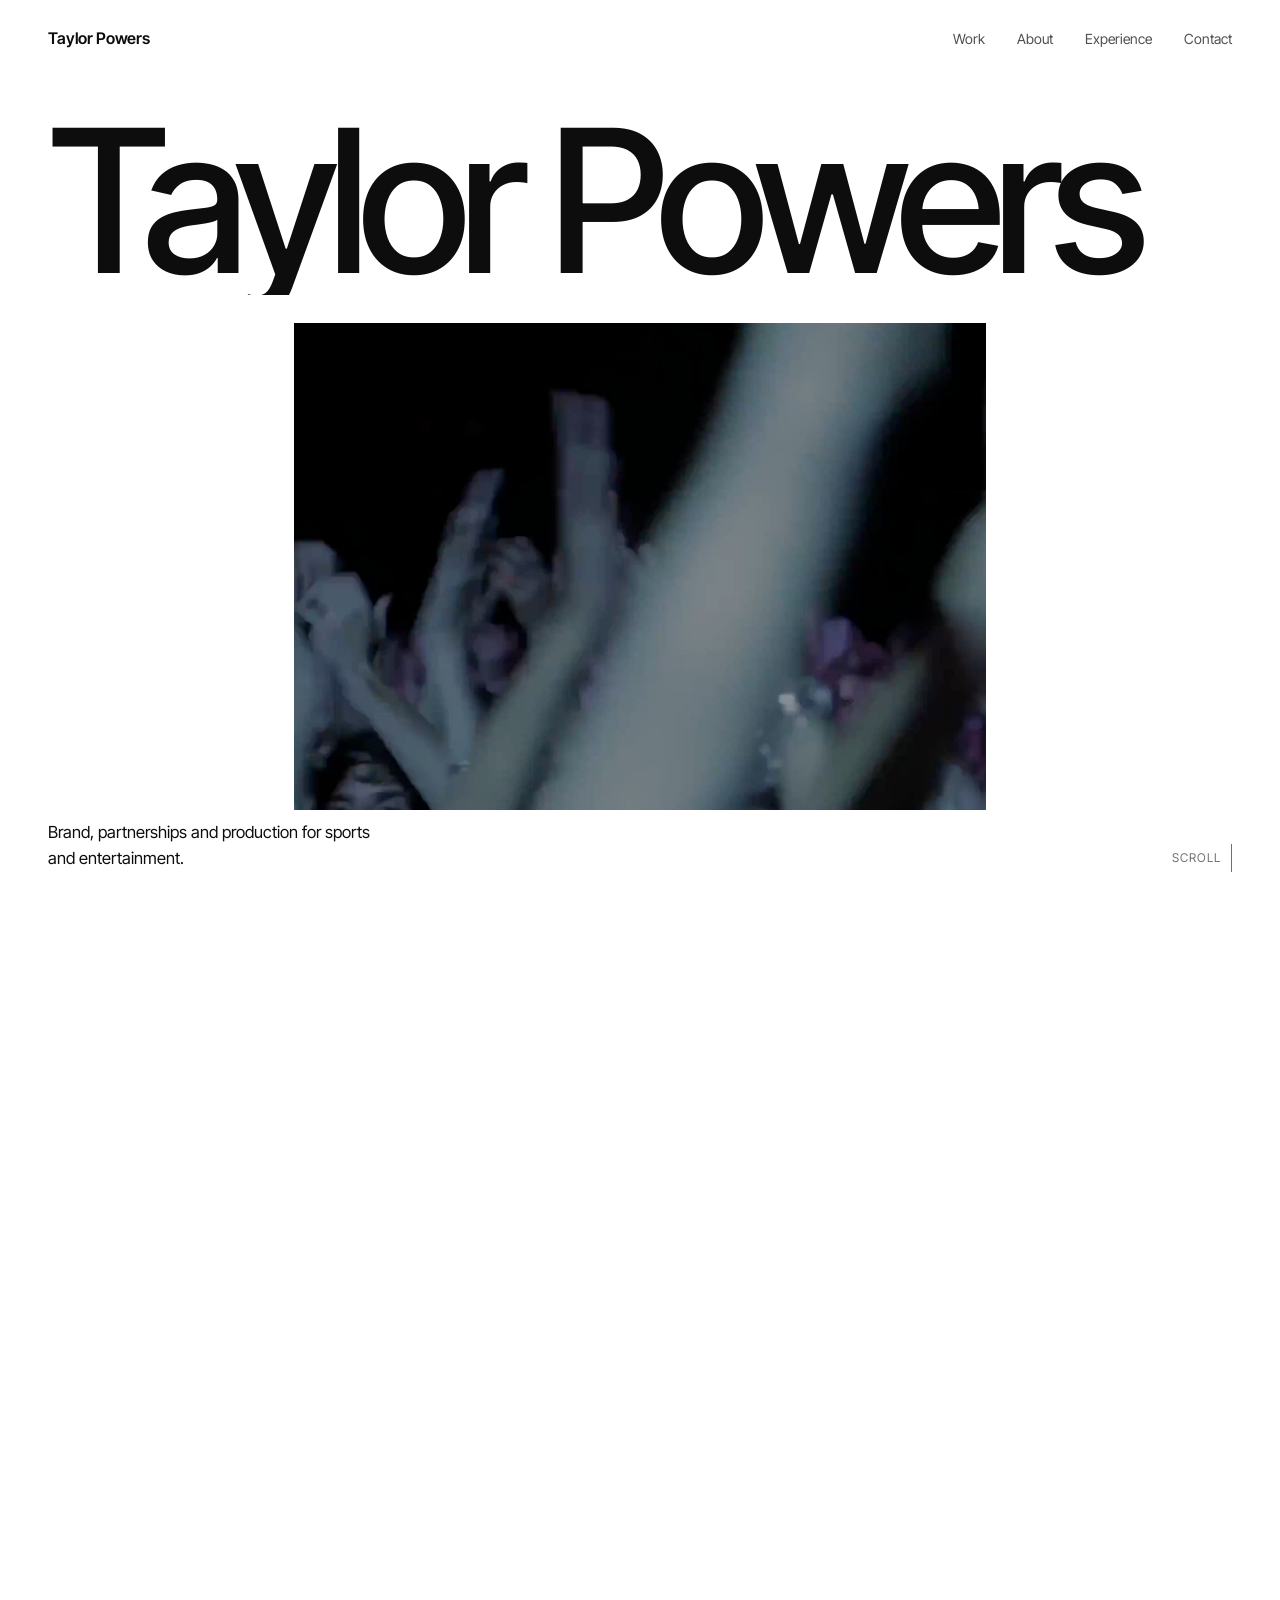
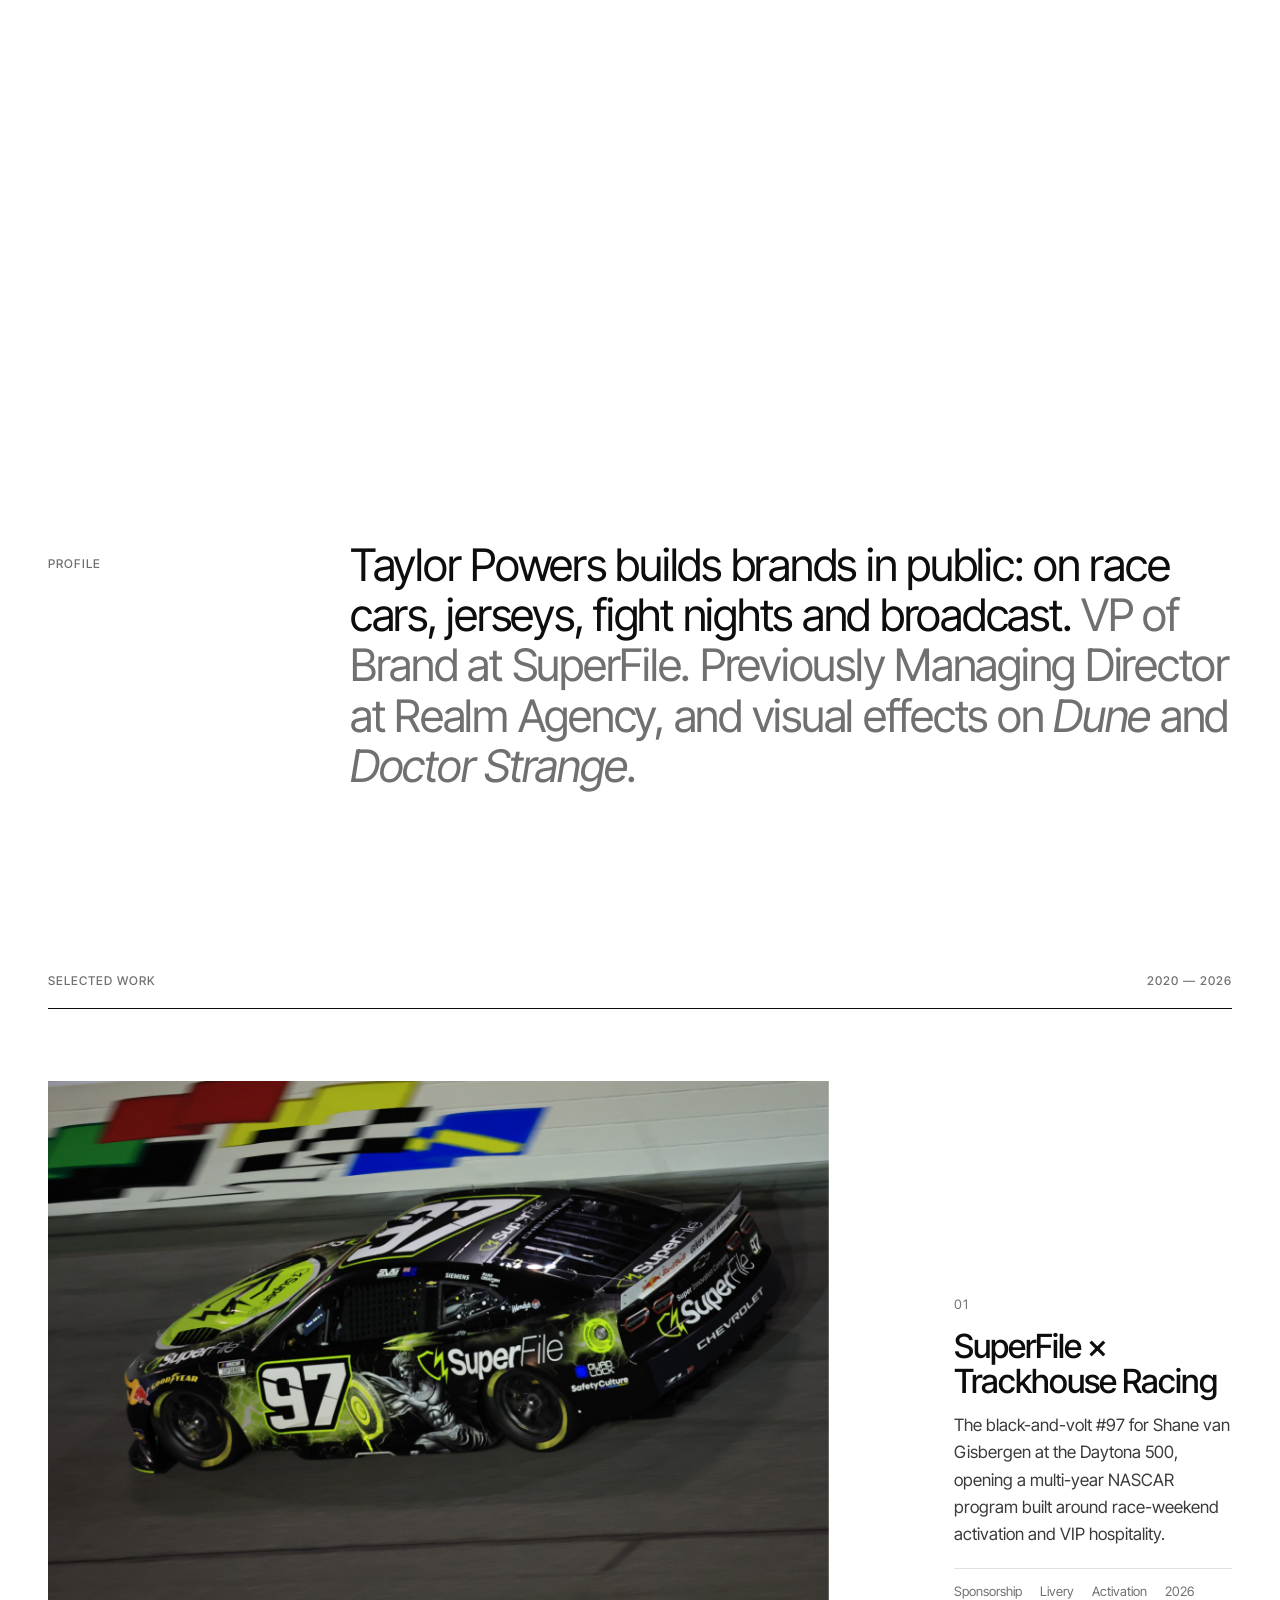
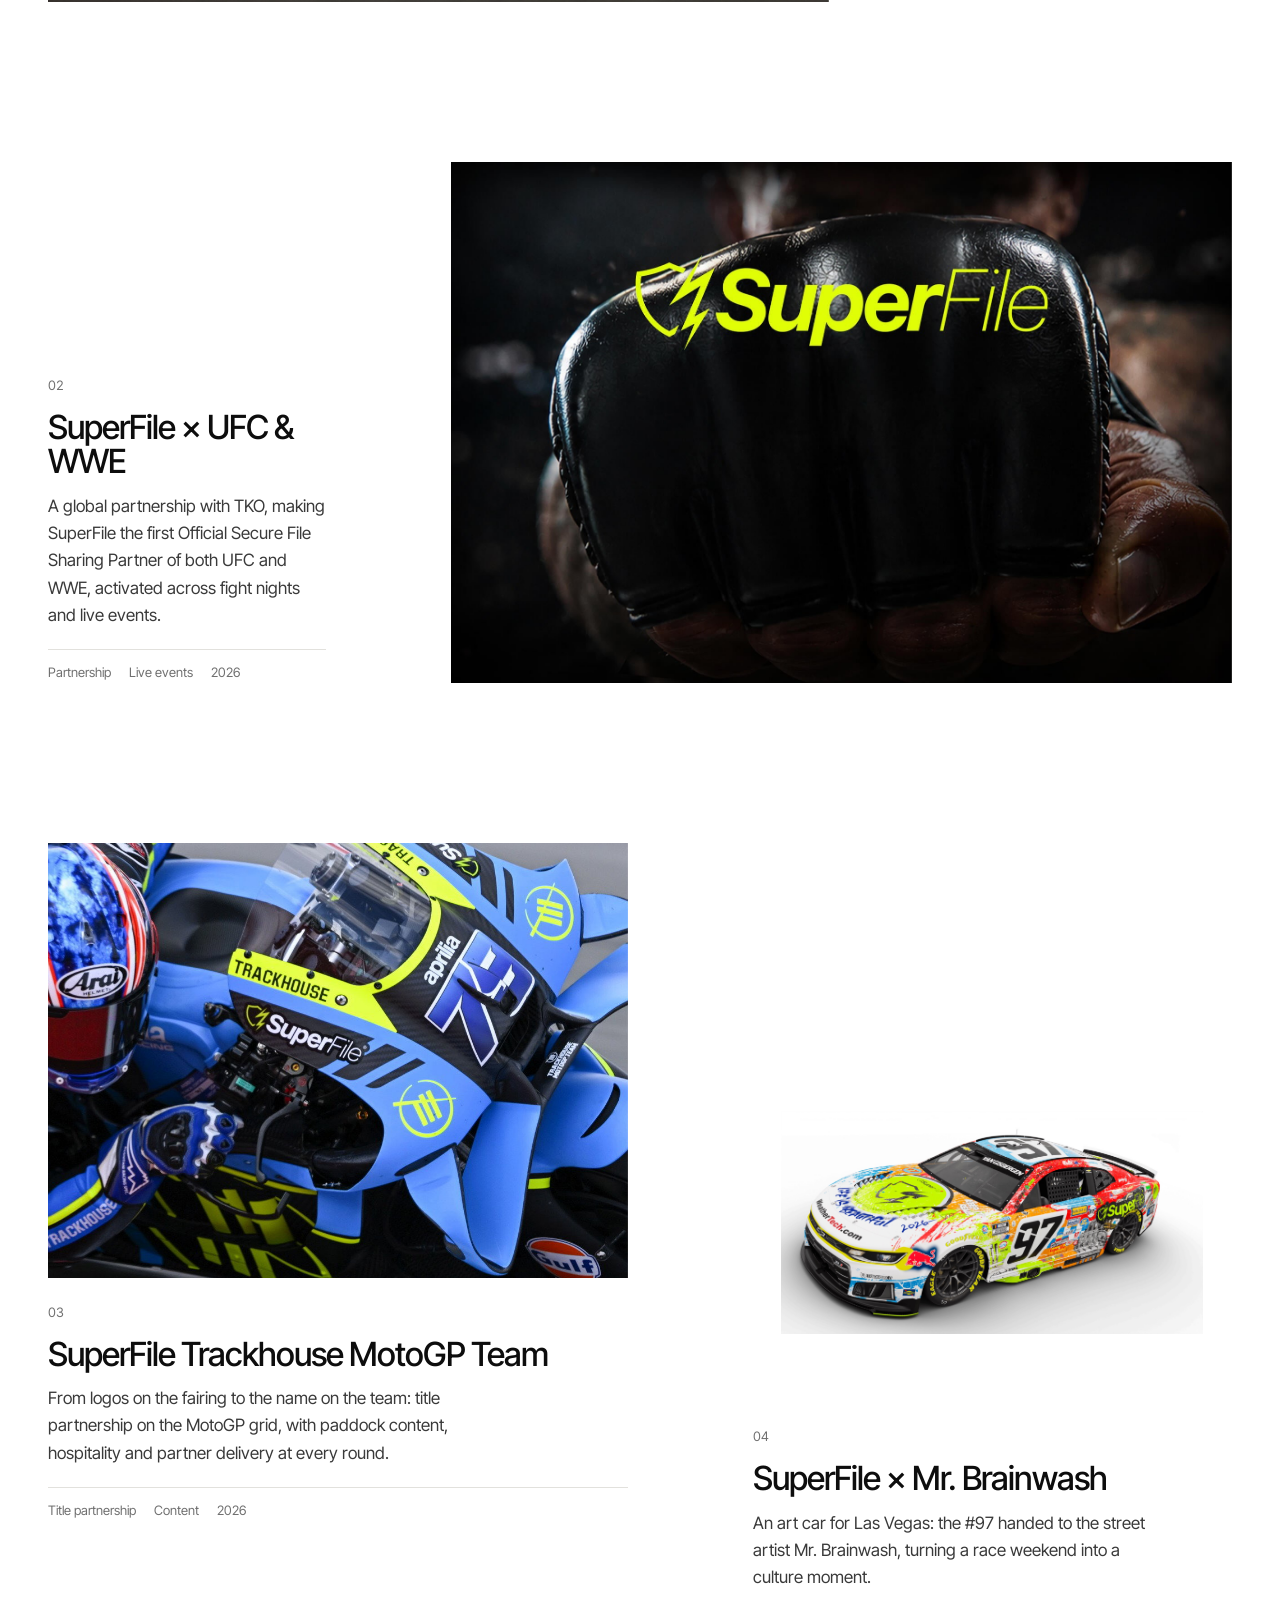
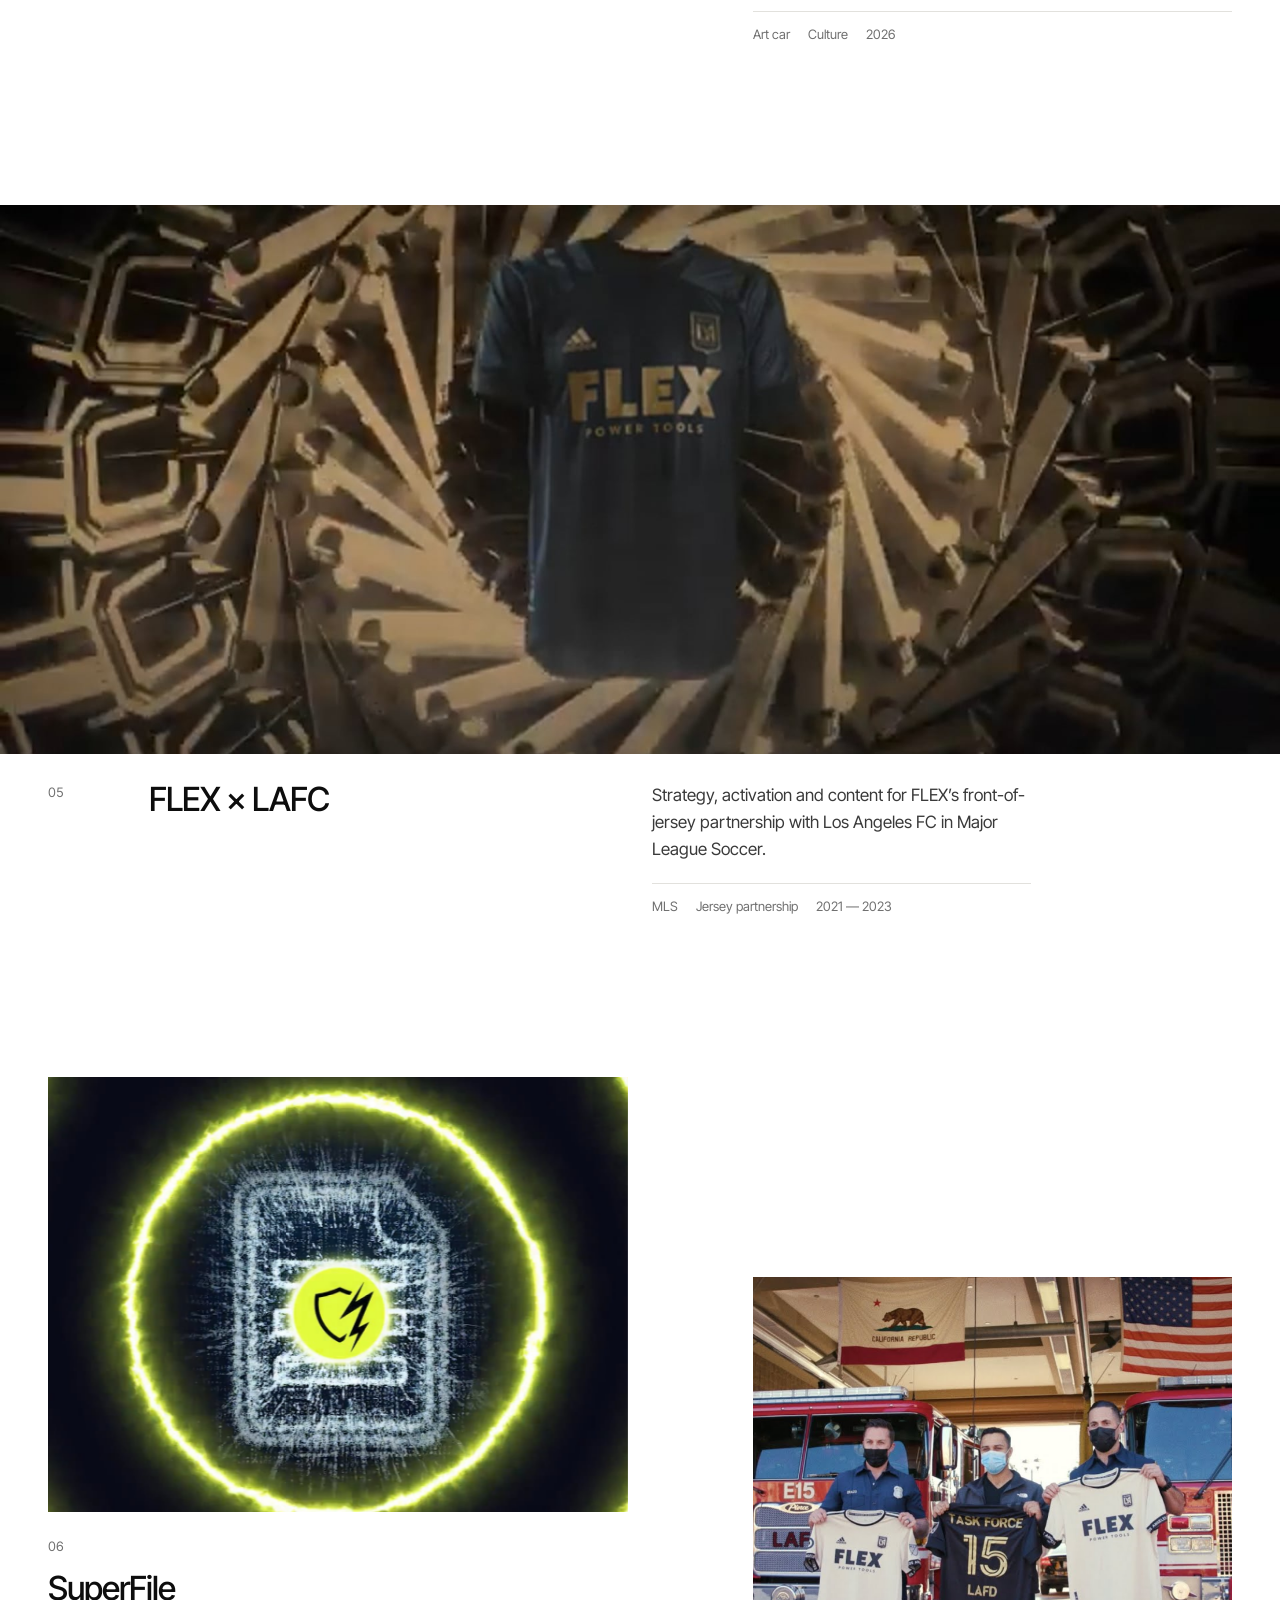
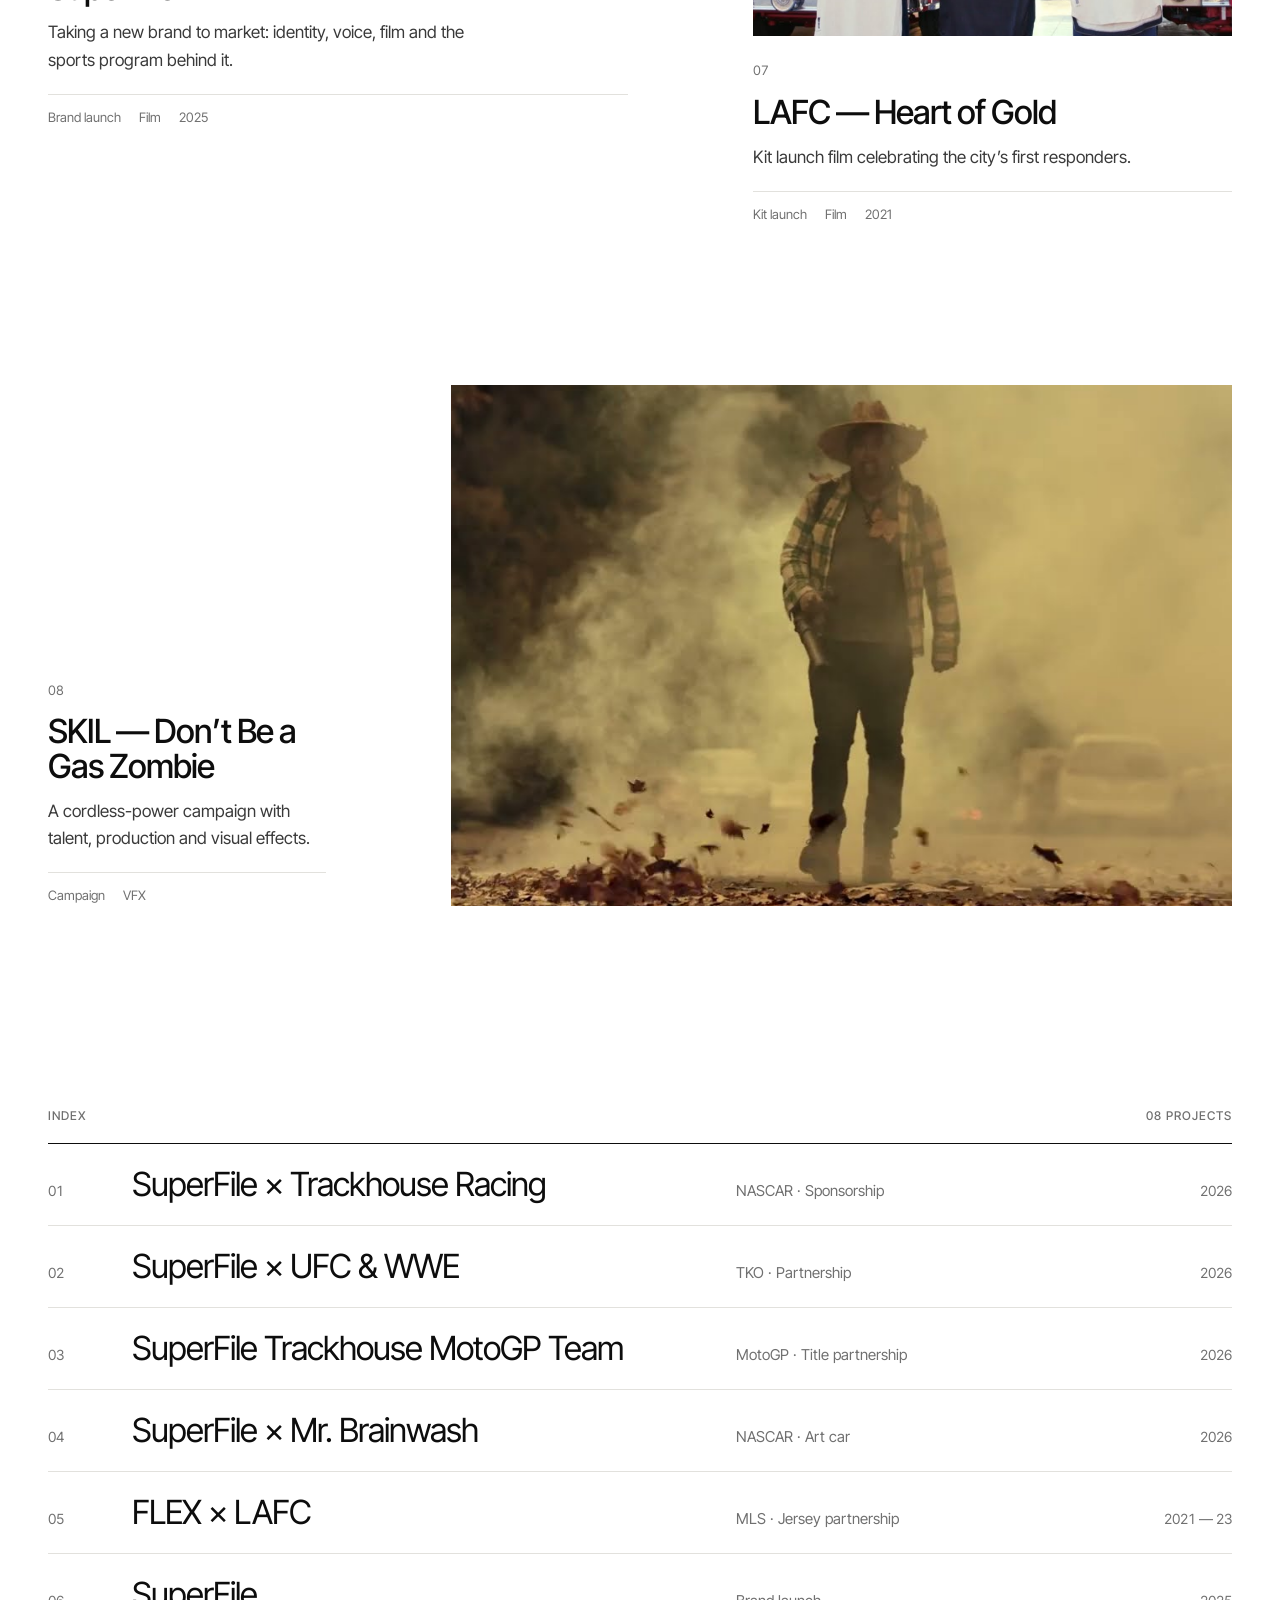
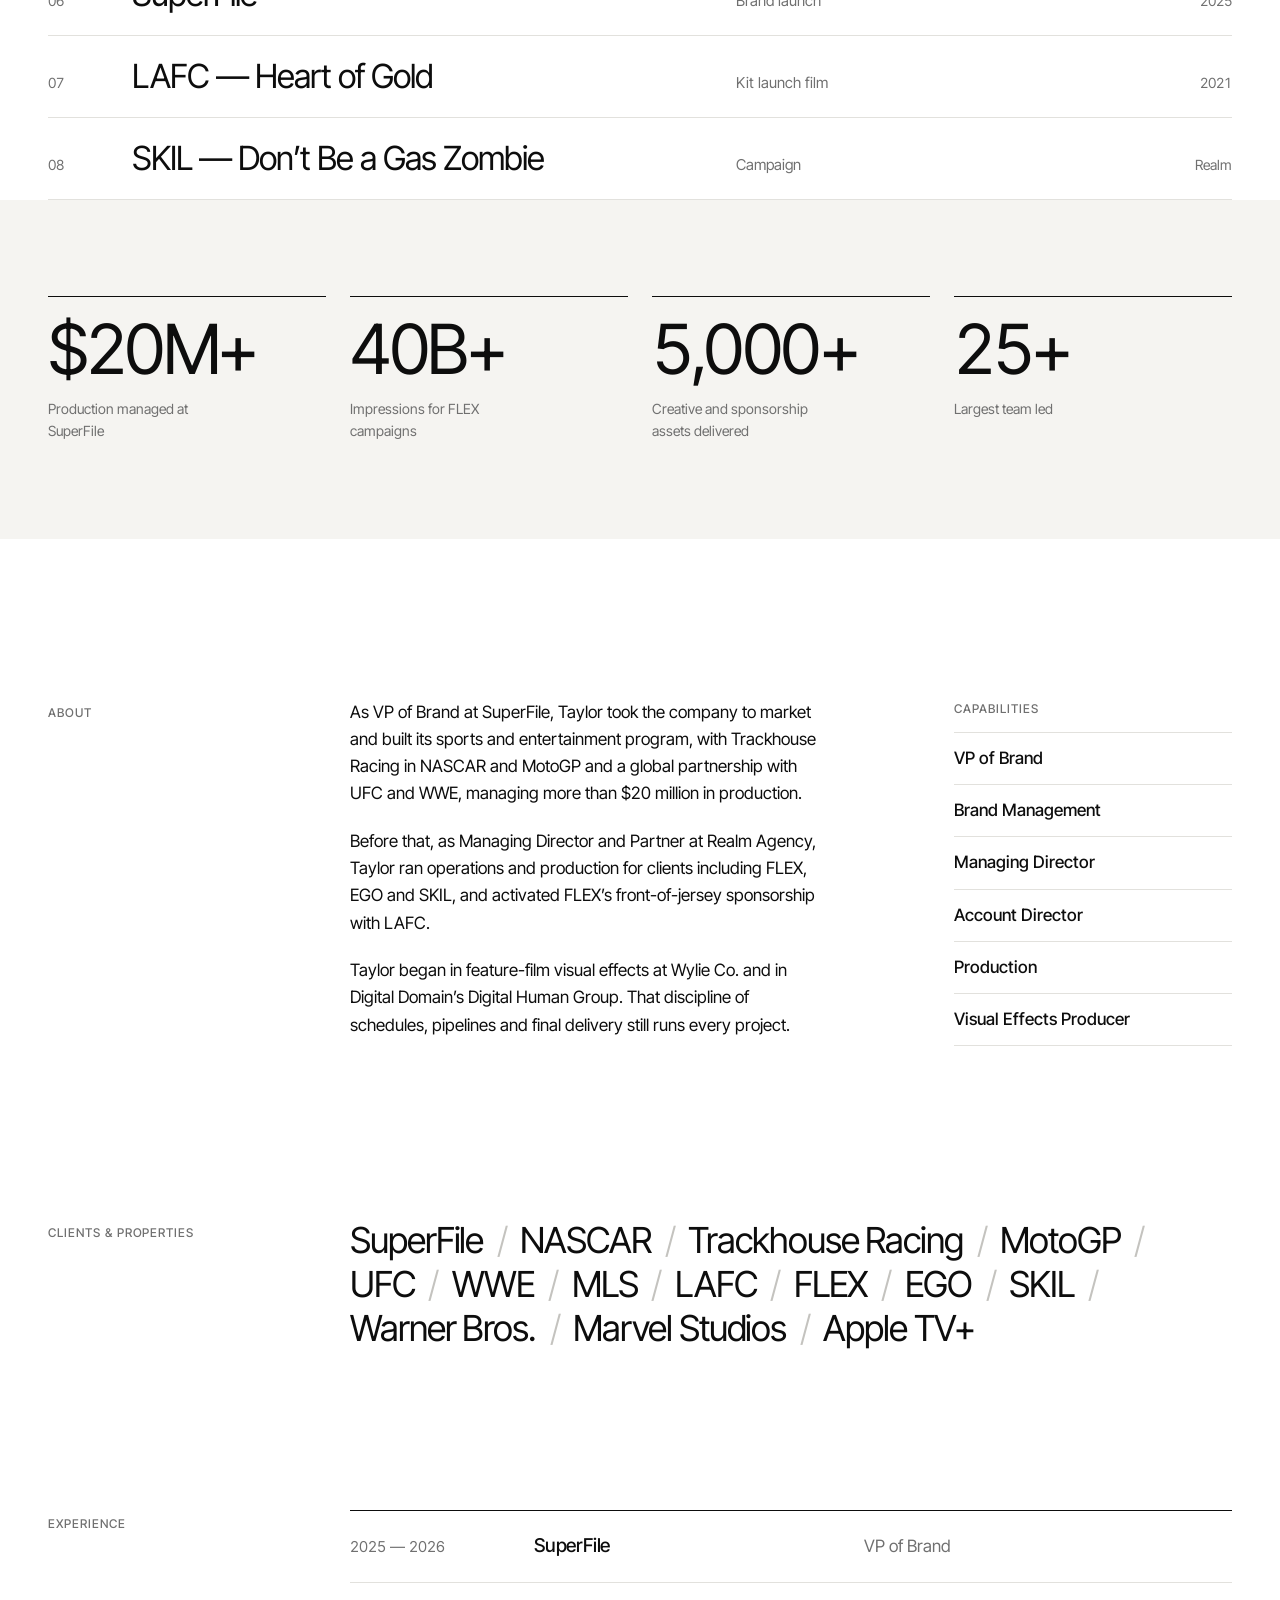
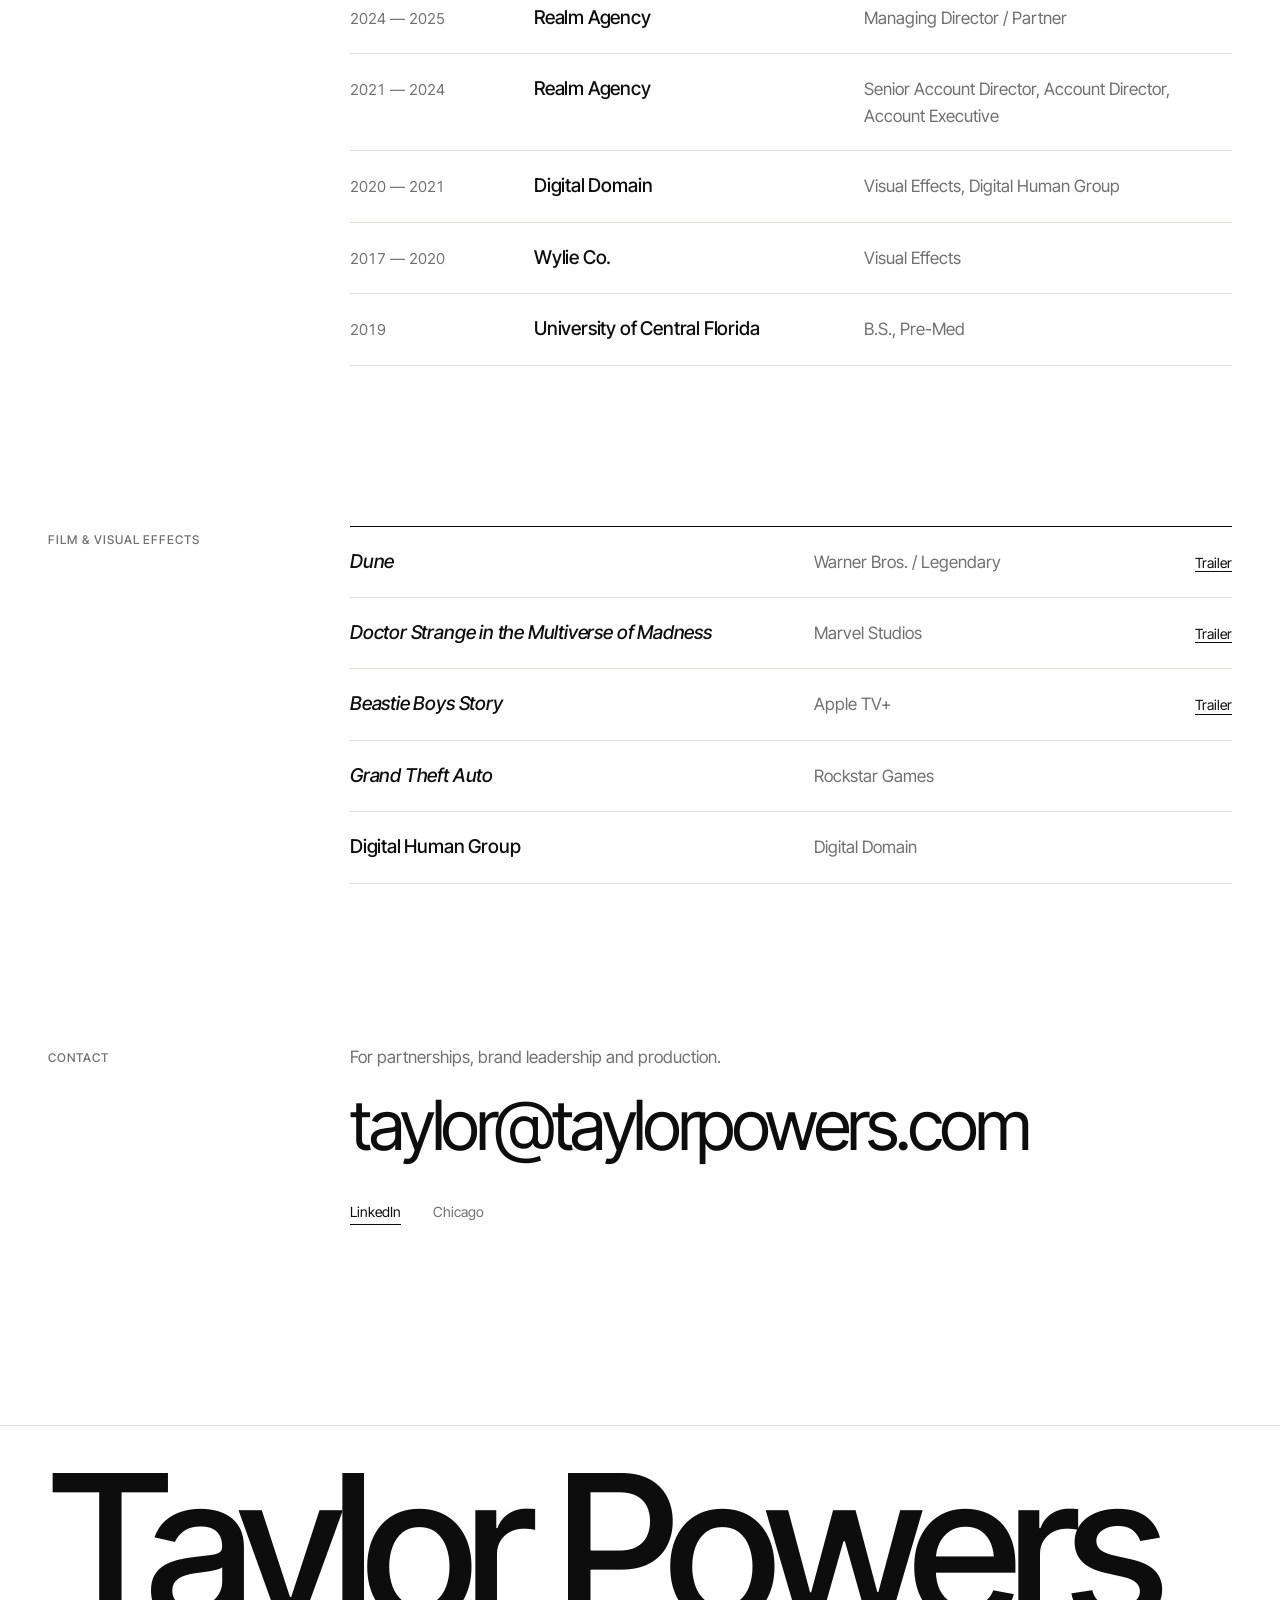
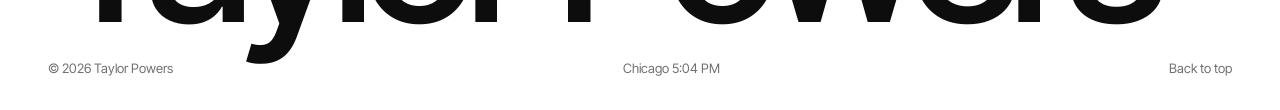
==== index.html @ 7d19490e "Fix stutter: GPU-only hero frame that grows on scroll, drop smooth-scroll library" ====
<!doctype html>
<html lang="en">
<head>
<meta charset="utf-8">
<meta name="viewport" content="width=device-width, initial-scale=1, viewport-fit=cover">
<title>Taylor Powers — Brand, Partnerships &amp; Production</title>
<meta name="description" content="Taylor Powers leads brand, sports partnerships and production. VP of Brand at SuperFile; formerly Managing Director at Realm Agency and visual effects at Digital Domain and Wylie Co.">
<meta property="og:title" content="Taylor Powers — Brand, Partnerships & Production">
<meta property="og:description" content="Brand, sports partnerships and production across NASCAR, MotoGP, UFC, WWE and MLS.">
<meta property="og:type" content="website">
<meta property="og:url" content="https://taylorpowers.com">
<meta property="og:image" content="https://taylorpowers.com/assets/img/daytona-race.jpg">
<meta name="twitter:card" content="summary_large_image">
<meta name="theme-color" content="#0d0d0d">
<link rel="icon" href="data:image/svg+xml,%3Csvg xmlns='http://www.w3.org/2000/svg' viewBox='0 0 64 64'%3E%3Crect width='64' height='64' fill='%23111'/%3E%3Ctext x='32' y='42' font-family='Helvetica,Arial,sans-serif' font-size='26' font-weight='600' text-anchor='middle' fill='%23fff' letter-spacing='-1'%3ETP%3C/text%3E%3C/svg%3E">
<link rel="preconnect" href="https://fonts.googleapis.com">
<link rel="preconnect" href="https://fonts.gstatic.com" crossorigin>
<link rel="stylesheet" href="https://fonts.googleapis.com/css2?family=Inter+Tight:wght@300;400;500;600&display=swap">
<link rel="preload" as="image" href="assets/video/reel-poster.jpg">
<link rel="stylesheet" href="assets/site.css?v=8">
</head>
<body>

<header class="top" id="top">
  <a class="name" href="#reel">Taylor Powers</a>
  <nav aria-label="Main">
    <a href="#work">Work</a>
    <a href="#about">About</a>
    <a href="#experience">Experience</a>
    <a href="#contact">Contact</a>
  </nav>
</header>

<main>
  <!-- Hero: the name over a framed showreel that grows to full screen as you scroll -->
  <section class="reel" id="reel" aria-label="Introduction">
    <div class="reel-stage" id="reelStage">
      <h1 class="reel-name" id="reelName"><span>Taylor</span> <span>Powers</span></h1>
      <div class="reel-frame" id="reelFrame">
        <video class="reel-video" id="heroVideo" autoplay muted loop playsinline preload="auto" poster="assets/video/reel-poster.jpg" aria-hidden="true">
          <source src="assets/video/reel.mp4" type="video/mp4">
        </video>
        <div class="reel-shade" id="reelShade"></div>
      </div>
      <div class="reel-intro" id="reelIntro">
        <p>Brand, partnerships and production for sports and entertainment.</p>
        <span class="scroll-cue">Scroll</span>
      </div>
      <div class="reel-foot" id="reelFoot">
        <p class="hero-line">Brand, partnerships and production for sports and entertainment.</p>
        <button type="button" class="hero-play" data-video="assets/video/reel.mp4" data-title="Taylor Powers — Showreel"><span class="dot" aria-hidden="true"></span>Play showreel with sound</button>
      </div>
    </div>
  </section>

  <!-- Statement -->
  <section class="statement wrap">
    <p class="label">Profile</p>
    <p class="big">Taylor Powers builds brands in public: on race cars, jerseys, fight nights and broadcast. <span>VP of Brand at SuperFile. Previously Managing Director at Realm Agency, and visual effects on <i>Dune</i> and <i>Doctor Strange</i>.</span></p>
  </section>

  <!-- Work -->
  <section id="work" class="work wrap" aria-label="Selected work">
    <div class="section-head"><p class="label">Selected work</p><p class="label">2020 — 2026</p></div>

    <article id="case-01" class="case case-a">
      <a class="media reveal-img" href="https://speedcafe.com/nascar-news-2026-cup-series-shane-van-gisbergen-daytona-500-livery-svg-trackhouse-superfile/" target="_blank" rel="noopener" data-cursor="View">
        <img src="assets/img/daytona-race.jpg" alt="The SuperFile #97 Chevrolet of Shane van Gisbergen on the banking at the Daytona 500" loading="lazy">
      </a>
      <div class="case-text">
        <span class="no">01</span>
        <h2>SuperFile × Trackhouse Racing</h2>
        <p>The black-and-volt #97 for Shane van Gisbergen at the Daytona 500, opening a multi-year NASCAR program built around race-weekend activation and VIP hospitality.</p>
        <ul class="scope"><li>Sponsorship</li><li>Livery</li><li>Activation</li><li>2026</li></ul>
      </div>
    </article>

    <article id="case-02" class="case case-b">
      <a class="media reveal-img" href="https://www.ufc.com/news/tko-and-superfile-announce-global-partnership-across-ufc-and-wwe" target="_blank" rel="noopener" data-cursor="View">
        <img src="assets/img/ufc-wwe.jpg" alt="SuperFile branding on a UFC glove" loading="lazy">
      </a>
      <div class="case-text">
        <span class="no">02</span>
        <h2>SuperFile × UFC &amp; WWE</h2>
        <p>A global partnership with TKO, making SuperFile the first Official Secure File Sharing Partner of both UFC and WWE, activated across fight nights and live events.</p>
        <ul class="scope"><li>Partnership</li><li>Live events</li><li>2026</li></ul>
      </div>
    </article>

    <div class="case-pair">
      <article id="case-03" class="case case-c">
        <button class="media reveal-img" type="button" data-yt="JF26n2-jgBI" data-title="SuperFile Trackhouse MotoGP Team" data-cursor="Play">
          <img src="assets/img/motogp-superfile.jpg" alt="A rider on the SuperFile Trackhouse Aprilia" loading="lazy">
        </button>
        <div class="case-text">
          <span class="no">03</span>
          <h2>SuperFile Trackhouse MotoGP Team</h2>
          <p>From logos on the fairing to the name on the team: title partnership on the MotoGP grid, with paddock content, hospitality and partner delivery at every round.</p>
          <ul class="scope"><li>Title partnership</li><li>Content</li><li>2026</li></ul>
        </div>
      </article>
      <article id="case-04" class="case case-c offset">
        <a class="media reveal-img studio" href="https://www.jayski.com/2026/03/10/shane-van-gisbergen-running-unique-superfile-livery-at-las-vegas-sponsoring-connor-zilisch-at-new-hampshire/" target="_blank" rel="noopener" data-cursor="View">
          <img src="assets/img/art-car.jpg" alt="The SuperFile #97 art car painted by Mr. Brainwash" loading="lazy">
        </a>
        <div class="case-text">
          <span class="no">04</span>
          <h2>SuperFile × Mr. Brainwash</h2>
          <p>An art car for Las Vegas: the #97 handed to the street artist Mr. Brainwash, turning a race weekend into a culture moment.</p>
          <ul class="scope"><li>Art car</li><li>Culture</li><li>2026</li></ul>
        </div>
      </article>
    </div>

    <article id="case-05" class="case case-wide">
      <button class="media reveal-img" type="button" data-vimeo="781610331" data-title="FLEX × LAFC" data-cursor="Play">
        <img src="assets/img/vm-781610331.jpg" alt="LAFC jersey with FLEX Power Tools on the front" loading="lazy">
      </button>
      <div class="case-text row">
        <span class="no">05</span>
        <h2>FLEX × LAFC</h2>
        <p>Strategy, activation and content for FLEX’s front-of-jersey partnership with Los Angeles FC in Major League Soccer.</p>
        <ul class="scope"><li>MLS</li><li>Jersey partnership</li><li>2021 — 2023</li></ul>
      </div>
    </article>

    <div class="case-pair">
      <article id="case-06" class="case case-c">
        <button class="media reveal-img" type="button" data-vimeo="1014838410" data-title="SuperFile" data-cursor="Play">
          <img src="assets/img/vm-1014838410.jpg" alt="SuperFile brand film" loading="lazy">
        </button>
        <div class="case-text">
          <span class="no">06</span>
          <h2>SuperFile</h2>
          <p>Taking a new brand to market: identity, voice, film and the sports program behind it.</p>
          <ul class="scope"><li>Brand launch</li><li>Film</li><li>2025</li></ul>
        </div>
      </article>
      <article id="case-07" class="case case-c offset">
        <button class="media reveal-img" type="button" data-yt="b8bO5EV7JGc" data-title="LAFC — Heart of Gold" data-cursor="Play">
          <img src="assets/img/yt-b8bO5EV7JGc.jpg" alt="Los Angeles firefighters holding LAFC FLEX jerseys" loading="lazy">
        </button>
        <div class="case-text">
          <span class="no">07</span>
          <h2>LAFC — Heart of Gold</h2>
          <p>Kit launch film celebrating the city’s first responders.</p>
          <ul class="scope"><li>Kit launch</li><li>Film</li><li>2021</li></ul>
        </div>
      </article>
    </div>

    <article id="case-08" class="case case-b">
      <button class="media reveal-img" type="button" data-yt="8U5-WrfmTlE" data-title="SKIL — Don’t Be a Gas Zombie" data-cursor="Play">
        <img src="assets/img/yt-8U5-WrfmTlE.jpg" alt="SKIL campaign still" loading="lazy">
      </button>
      <div class="case-text">
        <span class="no">08</span>
        <h2>SKIL — Don’t Be a Gas Zombie</h2>
        <p>A cordless-power campaign with talent, production and visual effects.</p>
        <ul class="scope"><li>Campaign</li><li>VFX</li></ul>
      </div>
    </article>
  </section>

  <!-- Index -->
  <section class="index wrap" aria-label="Project index">
    <div class="section-head"><p class="label">Index</p><p class="label">08 projects</p></div>
    <ol class="index-list" id="indexList">
      <li><a href="#case-01" data-img="assets/img/daytona-race.jpg"><span class="i-no">01</span><span class="i-t">SuperFile × Trackhouse Racing</span><span class="i-c">NASCAR · Sponsorship</span><span class="i-y">2026</span></a></li>
      <li><a href="#case-02" data-img="assets/img/ufc-wwe.jpg"><span class="i-no">02</span><span class="i-t">SuperFile × UFC &amp; WWE</span><span class="i-c">TKO · Partnership</span><span class="i-y">2026</span></a></li>
      <li><a href="#case-03" data-img="assets/img/motogp-superfile.jpg"><span class="i-no">03</span><span class="i-t">SuperFile Trackhouse MotoGP Team</span><span class="i-c">MotoGP · Title partnership</span><span class="i-y">2026</span></a></li>
      <li><a href="#case-04" data-img="assets/img/art-car.jpg"><span class="i-no">04</span><span class="i-t">SuperFile × Mr. Brainwash</span><span class="i-c">NASCAR · Art car</span><span class="i-y">2026</span></a></li>
      <li><a href="#case-05" data-img="assets/img/vm-781610331.jpg"><span class="i-no">05</span><span class="i-t">FLEX × LAFC</span><span class="i-c">MLS · Jersey partnership</span><span class="i-y">2021 — 23</span></a></li>
      <li><a href="#case-06" data-img="assets/img/vm-1014838410.jpg"><span class="i-no">06</span><span class="i-t">SuperFile</span><span class="i-c">Brand launch</span><span class="i-y">2025</span></a></li>
      <li><a href="#case-07" data-img="assets/img/yt-b8bO5EV7JGc.jpg"><span class="i-no">07</span><span class="i-t">LAFC — Heart of Gold</span><span class="i-c">Kit launch film</span><span class="i-y">2021</span></a></li>
      <li><a href="#case-08" data-img="assets/img/yt-8U5-WrfmTlE.jpg"><span class="i-no">08</span><span class="i-t">SKIL — Don’t Be a Gas Zombie</span><span class="i-c">Campaign</span><span class="i-y">Realm</span></a></li>
    </ol>
  </section>

  <!-- Figures -->
  <section class="figures-band" aria-label="Highlights">
    <dl class="figures wrap">
      <div><dt>$20M+</dt><dd>Production managed at SuperFile</dd></div>
      <div><dt>40B+</dt><dd>Impressions for FLEX campaigns</dd></div>
      <div><dt>5,000+</dt><dd>Creative and sponsorship assets delivered</dd></div>
      <div><dt>25+</dt><dd>Largest team led</dd></div>
    </dl>
  </section>

  <!-- About -->
  <section id="about" class="about wrap">
    <p class="label">About</p>
    <div class="about-body">
      <p>As VP of Brand at SuperFile, Taylor took the company to market and built its sports and entertainment program, with Trackhouse Racing in NASCAR and MotoGP and a global partnership with UFC and WWE, managing more than $20 million in production.</p>
      <p>Before that, as Managing Director and Partner at Realm Agency, Taylor ran operations and production for clients including FLEX, EGO and SKIL, and activated FLEX’s front-of-jersey sponsorship with LAFC.</p>
      <p>Taylor began in feature-film visual effects at Wylie Co. and in Digital Domain’s Digital Human Group. That discipline of schedules, pipelines and final delivery still runs every project.</p>
    </div>
    <div class="capabilities">
      <p class="label">Capabilities</p>
      <ul>
        <li>VP of Brand</li>
        <li>Brand Management</li>
        <li>Managing Director</li>
        <li>Account Director</li>
        <li>Production</li>
        <li>Visual Effects Producer</li>
      </ul>
    </div>
  </section>

  <!-- Clients -->
  <section class="clients wrap" aria-label="Clients and properties">
    <p class="label">Clients &amp; properties</p>
    <ul>
      <li>SuperFile</li><li>NASCAR</li><li>Trackhouse Racing</li><li>MotoGP</li><li>UFC</li><li>WWE</li><li>MLS</li><li>LAFC</li><li>FLEX</li><li>EGO</li><li>SKIL</li><li>Warner Bros.</li><li>Marvel Studios</li><li>Apple TV+</li>
    </ul>
  </section>

  <!-- Experience -->
  <section id="experience" class="experience wrap">
    <p class="label">Experience</p>
    <ol class="rows">
      <li><span class="when">2025 — 2026</span><span class="org">SuperFile</span><span class="role">VP of Brand</span></li>
      <li><span class="when">2024 — 2025</span><span class="org">Realm Agency</span><span class="role">Managing Director / Partner</span></li>
      <li><span class="when">2021 — 2024</span><span class="org">Realm Agency</span><span class="role">Senior Account Director, Account Director, Account Executive</span></li>
      <li><span class="when">2020 — 2021</span><span class="org">Digital Domain</span><span class="role">Visual Effects, Digital Human Group</span></li>
      <li><span class="when">2017 — 2020</span><span class="org">Wylie Co.</span><span class="role">Visual Effects</span></li>
      <li><span class="when">2019</span><span class="org">University of Central Florida</span><span class="role">B.S., Pre-Med</span></li>
    </ol>
  </section>

  <section class="film wrap" aria-label="Film and visual effects">
    <p class="label">Film &amp; visual effects</p>
    <ol class="rows credits">
      <li><span class="org"><i>Dune</i></span><span class="role">Warner Bros. / Legendary</span><button type="button" class="link" data-yt="8g18jFHCLXk" data-title="Dune — Trailer">Trailer</button></li>
      <li><span class="org"><i>Doctor Strange in the Multiverse of Madness</i></span><span class="role">Marvel Studios</span><button type="button" class="link" data-yt="aWzlQ2N6qqg" data-title="Doctor Strange in the Multiverse of Madness — Trailer">Trailer</button></li>
      <li><span class="org"><i>Beastie Boys Story</i></span><span class="role">Apple TV+</span><button type="button" class="link" data-yt="ZCyqR2RXoQU" data-title="Beastie Boys Story — Trailer">Trailer</button></li>
      <li><span class="org"><i>Grand Theft Auto</i></span><span class="role">Rockstar Games</span><span></span></li>
      <li><span class="org">Digital Human Group</span><span class="role">Digital Domain</span><span></span></li>
    </ol>
  </section>

  <!-- Contact -->
  <section id="contact" class="contact wrap">
    <p class="label">Contact</p>
    <div class="contact-body">
      <p class="contact-line">For partnerships, brand leadership and production.</p>
      <a class="email" href="mailto:taylor@taylorpowers.com">taylor@taylorpowers.com</a>
      <p class="social"><a href="https://www.linkedin.com/in/taylorpowers2026" target="_blank" rel="noopener">LinkedIn</a><span>Chicago</span></p>
    </div>
  </section>
</main>

<footer class="foot">
  <p class="wordmark" aria-hidden="true">Taylor Powers</p>
  <div class="foot-row wrap"><span>© 2026 Taylor Powers</span><span>Chicago <time id="clock"></time></span><a href="#reel">Back to top</a></div>
</footer>

<div class="cursor" id="cursor" aria-hidden="true"><span></span></div>
<div class="preview" id="preview" aria-hidden="true"><img alt=""></div>

<dialog class="player" id="player" aria-label="Video">
  <div class="frame" id="playerFrame"></div>
  <div class="player-bar"><span id="playerTitle"></span><button type="button" id="playerClose">Close</button></div>
</dialog>

<script src="assets/site.js?v=8" defer></script>
</body>
</html>
---- assets/site.css ----
/* Taylor Powers. Editorial: the name over a framed showreel that grows to full screen, then a white page with one typeface, an asymmetric 12-column grid, large photography that unveils as you scroll, and captions set like a magazine. */
:root {
  --bg: #fff;
  --paper: #f5f4f1;
  --fg: #0d0d0d;
  --muted: #707070;
  --line: #e2e1dd;
  --font: "Inter Tight", "Helvetica Neue", Helvetica, Arial, sans-serif;
  --ease: cubic-bezier(.16, 1, .3, 1);
  --g: 20px;
  --col: 24px;
  color-scheme: light;
}
@media (min-width: 900px) { :root { --g: 48px; } }

* { box-sizing: border-box; }
html { -webkit-text-size-adjust: 100%; scroll-behavior: smooth; }
.sr-only { position: absolute; width: 1px; height: 1px; overflow: hidden; clip: rect(0 0 0 0); white-space: nowrap; }
body { margin: 0; background: var(--bg); color: var(--fg); font: 400 17px/1.6 var(--font); -webkit-font-smoothing: antialiased; text-rendering: optimizeLegibility; }
img { display: block; max-width: 100%; }
a { color: inherit; text-decoration: none; }
button { font: inherit; color: inherit; background: none; border: 0; padding: 0; cursor: pointer; text-align: left; }
:focus-visible { outline: 2px solid currentColor; outline-offset: 3px; }
::selection { background: var(--fg); color: #fff; }
i { font-style: italic; }

.wrap { max-width: 1600px; margin: 0 auto; padding-inline: var(--g); }
.label { margin: 0; font-size: 12px; font-weight: 500; letter-spacing: .08em; text-transform: uppercase; color: var(--muted); }

/* Header: white over the hero, then dark on the page */
.top { position: fixed; z-index: 30; top: 0; left: 0; right: 0; display: flex; justify-content: space-between; align-items: baseline; gap: 24px; padding: 26px var(--g); color: var(--fg); transition: color .4s, background .4s, padding .4s; }
.top.on-video { color: #fff; }
.top.on-page { color: var(--fg); background: rgba(255, 255, 255, .86); backdrop-filter: saturate(1.4) blur(16px); -webkit-backdrop-filter: saturate(1.4) blur(16px); padding-block: 18px; }
.name { font-weight: 600; font-size: 16px; letter-spacing: -.01em; }
.top nav { display: flex; gap: 32px; font-size: 14px; }
.top nav a { opacity: .72; transition: opacity .2s; }
.top nav a:hover { opacity: 1; }
@media (max-width: 640px) { .top nav { gap: 18px; font-size: 13px; } .top nav a:nth-child(3) { display: none; } }

/* Hero: the name over a framed reel; scrolling grows the frame to full screen. Only transform and opacity animate, so it stays on the GPU. */
.reel { position: relative; height: 220vh; }
.reel-stage { position: sticky; top: 0; height: 100vh; height: 100svh; overflow: hidden; background: var(--bg); }
.reel-name { position: absolute; z-index: 1; left: var(--g); right: var(--g); top: 13vh; margin: 0; font-weight: 500; font-size: clamp(64px, 15.6vw, 280px); line-height: .84; letter-spacing: -.055em; white-space: nowrap; transform: translate3d(0, var(--ny, 0px), 0); opacity: var(--no, 1); will-change: transform, opacity; }
.reel-name span { display: inline-block; transform: translateY(105%); animation: rise 1.3s var(--ease) forwards; }
.reel-name span + span { animation-delay: .1s; }
.reel-name { overflow: hidden; padding-bottom: .05em; }
@keyframes rise { to { transform: none; } }
.reel-frame { position: absolute; inset: 0; z-index: 2; overflow: hidden; background: #0d0d0d; transform-origin: 50% 100%; transform: translate3d(0, var(--fy, 0px), 0) scale(var(--fs, .5)); will-change: transform; }
.reel-video { width: 100%; height: 100%; object-fit: cover; display: block; }
.reel-shade { position: absolute; inset: 0; background: linear-gradient(180deg, rgba(0,0,0,.35), rgba(0,0,0,0) 30%, rgba(0,0,0,0) 55%, rgba(0,0,0,.6)); opacity: var(--shade, 0); }
.reel-intro { position: absolute; z-index: 3; left: var(--g); right: var(--g); bottom: 28px; display: flex; justify-content: space-between; align-items: end; gap: 24px; color: var(--fg); font-size: clamp(15px, 1.3vw, 18px); opacity: var(--io, 1); }
.reel-intro p { margin: 0; max-width: 34ch; }
.scroll-cue { font-size: 12px; letter-spacing: .08em; text-transform: uppercase; color: var(--muted); display: inline-flex; align-items: center; gap: 10px; }
.scroll-cue::after { content: ""; width: 1px; height: 28px; background: currentColor; animation: cue 1.8s var(--ease) infinite; }
@keyframes cue { 0% { transform: scaleY(0); transform-origin: top; } 50% { transform: scaleY(1); transform-origin: top; } 51% { transform-origin: bottom; } 100% { transform: scaleY(0); transform-origin: bottom; } }
.reel-foot { position: absolute; z-index: 3; left: var(--g); right: var(--g); bottom: 32px; display: flex; justify-content: space-between; align-items: end; gap: 24px; flex-wrap: wrap; padding-top: 18px; border-top: 1px solid rgba(255,255,255,.35); color: #fff; opacity: var(--fo, 0); transform: translate3d(0, calc((1 - var(--fo, 0)) * 16px), 0); pointer-events: none; }
.reel-foot.live { pointer-events: auto; }
.hero-line { margin: 0; font-size: clamp(16px, 1.5vw, 20px); max-width: 36ch; }
.hero-play { display: inline-flex; align-items: center; gap: 12px; color: #fff; font-size: 14px; padding-bottom: 2px; border-bottom: 1px solid rgba(255,255,255,.5); transition: border-color .3s; }
.hero-play:hover { border-color: #fff; }
.hero-play .dot { width: 9px; height: 9px; border-radius: 50%; background: #fff; }
.reel.static { height: auto; }
.reel.static .reel-name, .reel.static .reel-intro { display: none; }
.reel.static .reel-frame { transform: none; }
.reel.static .reel-stage { --shade: 1; --fo: 1; }
.reel.static .reel-foot { pointer-events: auto; }
@media (max-width: 640px) {
  .reel-name { white-space: normal; font-size: 23vw; top: 12vh; }
  .reel-name span { display: block; }
  .reel-intro .scroll-cue { display: none; }
}

/* Statement */
.statement { display: grid; grid-template-columns: repeat(12, minmax(0, 1fr)); column-gap: var(--col); padding-top: 160px; padding-bottom: 40px; }
.statement .label { grid-column: 1 / span 3; padding-top: 14px; }
.statement .big { grid-column: 4 / -1; margin: 0; font-size: clamp(28px, 3.5vw, 56px); line-height: 1.12; letter-spacing: -.028em; font-weight: 400; text-wrap: pretty; }
.statement .big span { color: var(--muted); }
@media (max-width: 900px) { .statement { padding-top: 96px; grid-template-columns: minmax(0, 1fr); row-gap: 20px; } .statement > * { grid-column: 1 / -1 !important; } }

/* Work */
.work { padding-top: 140px; }
.section-head { display: flex; justify-content: space-between; padding-bottom: 18px; border-bottom: 1px solid var(--fg); margin-bottom: 72px; }
.case { display: grid; grid-template-columns: repeat(12, minmax(0, 1fr)); column-gap: var(--col); margin-bottom: 160px; align-items: end; }
.media { position: relative; display: block; width: 100%; overflow: hidden; background: var(--paper); }
.media img { width: 100%; height: 100%; object-fit: cover; transform: translate3d(0, var(--py, 0px), 0); }
.media.para img { height: 116%; margin-top: -8%; will-change: transform; }
.media.studio { background: #fff; }
.media.studio img { object-fit: contain; padding: 6%; }
.case-text { display: grid; gap: 14px; align-content: end; }
.case-text .no { font-size: 13px; color: var(--muted); font-variant-numeric: tabular-nums; }
.case-text h2 { margin: 0; font-size: clamp(26px, 2.6vw, 40px); line-height: 1.04; letter-spacing: -.03em; font-weight: 500; }
.case-text p { margin: 0; color: #3a3a3a; max-width: 42ch; }
.scope { list-style: none; margin: 6px 0 0; padding: 12px 0 0; border-top: 1px solid var(--line); display: flex; flex-wrap: wrap; gap: 4px 18px; font-size: 13px; color: var(--muted); }

.case-a .media { grid-column: 1 / span 8; aspect-ratio: 3 / 2; }
.case-a .case-text { grid-column: 10 / -1; }
.case-b .media { grid-column: 5 / -1; grid-row: 1; aspect-ratio: 3 / 2; }
.case-b .case-text { grid-column: 1 / span 3; grid-row: 1; }
.case-pair { display: grid; grid-template-columns: repeat(12, minmax(0, 1fr)); column-gap: var(--col); margin-bottom: 160px; }
.case-pair .case { margin: 0; display: flex; flex-direction: column; gap: 24px; align-items: stretch; }
.case-pair .case:first-child { grid-column: 1 / span 6; }
.case-pair .case.offset { grid-column: 8 / -1; margin-top: 200px; }
.case-c .media { aspect-ratio: 4 / 3; }
.case-wide { display: block; }
.case-wide .media { aspect-ratio: 21 / 9; margin-inline: calc(var(--g) * -1); width: calc(100% + var(--g) * 2); }
.case-wide .case-text.row { grid-template-columns: repeat(12, minmax(0, 1fr)); column-gap: var(--col); margin-top: 28px; align-items: start; }
.case-wide .row .no { grid-column: 1 / span 1; }
.case-wide .row h2 { grid-column: 2 / span 4; }
.case-wide .row p { grid-column: 7 / span 4; }
.case-wide .row .scope { grid-column: 7 / span 4; }
@media (max-width: 900px) {
  .case, .case-pair { display: flex; flex-direction: column; gap: 22px; margin-bottom: 96px; align-items: stretch; }
  .case-pair { gap: 96px; }
  .case-pair .case.offset { margin-top: 0; }
  .case .media, .case-c .media { aspect-ratio: 4 / 3; }
  .case-wide .media { aspect-ratio: 16 / 10; }
  .case-wide .case-text.row { display: grid; grid-template-columns: minmax(0, 1fr); gap: 14px; }
  .case-wide .row > * { grid-column: 1 !important; }
}

/* Figures band */
.figures-band { background: var(--paper); padding-block: 96px; }
.figures { margin: 0 auto; display: grid; grid-template-columns: repeat(4, minmax(0, 1fr)); column-gap: var(--col); }
.figures div { border-top: 1px solid var(--fg); padding-top: 18px; }
.figures dt { font-size: clamp(44px, 5.4vw, 92px); font-weight: 400; letter-spacing: -.05em; line-height: 1; font-variant-numeric: tabular-nums; }
.figures dd { margin: 14px 0 0; font-size: 14px; color: var(--muted); max-width: 22ch; }
@media (max-width: 760px) { .figures { grid-template-columns: repeat(2, minmax(0, 1fr)); row-gap: 48px; } }

/* Sections */
.about, .clients, .experience, .film, .contact { display: grid; grid-template-columns: repeat(12, minmax(0, 1fr)); column-gap: var(--col); margin-top: 160px; }
.about > .label, .clients > .label, .experience > .label, .film > .label, .contact > .label { grid-column: 1 / span 3; padding-top: 4px; }
@media (max-width: 900px) {
  .about, .clients, .experience, .film, .contact { margin-top: 112px; grid-template-columns: minmax(0, 1fr); row-gap: 24px; }
  .about > *, .clients > *, .experience > *, .film > *, .contact > * { grid-column: 1 / -1 !important; }
}
.about-body { grid-column: 4 / span 5; }
.about-body p { margin: 0 0 1.2em; }
.capabilities { grid-column: 10 / -1; display: grid; gap: 14px; align-content: start; }
.capabilities ul { list-style: none; margin: 0; padding: 0; border-top: 1px solid var(--line); }
.capabilities li { padding: 12px 0; border-bottom: 1px solid var(--line); font-weight: 500; }

.clients ul { grid-column: 4 / -1; list-style: none; margin: 0; padding: 0; display: flex; flex-wrap: wrap; font-size: clamp(24px, 2.8vw, 44px); font-weight: 400; letter-spacing: -.03em; line-height: 1.22; }
.clients li:not(:last-child)::after { content: "/"; margin: 0 .38em; color: #c4c3bf; font-weight: 300; }

.rows { grid-column: 4 / -1; list-style: none; margin: 0; padding: 0; border-top: 1px solid var(--fg); }
.rows li { display: grid; grid-template-columns: 160px minmax(0, 1fr) minmax(0, 1.2fr); gap: var(--col); padding: 20px 0; border-bottom: 1px solid var(--line); align-items: baseline; transition: padding .4s var(--ease); }
.rows li:hover { padding-left: 10px; }
.rows .when { color: var(--muted); font-variant-numeric: tabular-nums; font-size: 15px; }
.rows .org { font-weight: 500; font-size: 19px; letter-spacing: -.01em; }
.rows .role { color: var(--muted); }
.credits li { grid-template-columns: minmax(0, 1.4fr) minmax(0, 1fr) 80px; }
.link { justify-self: end; font-size: 14px; border-bottom: 1px solid currentColor; line-height: 1.25; }
@media (max-width: 640px) {
  .rows li { grid-template-columns: minmax(0, 1fr); gap: 2px; }
  .rows li:hover { padding-left: 0; }
  .credits li { grid-template-columns: minmax(0, 1fr) auto; }
  .credits .org, .credits .role { grid-column: 1; }
  .credits .link, .credits li > span:empty { grid-column: 2; grid-row: 1; }
}

.contact-body { grid-column: 4 / -1; }
.contact-line { margin: 0 0 20px; color: var(--muted); }
.email { display: inline-block; font-size: clamp(24px, 5.4vw, 104px); font-weight: 400; letter-spacing: -.05em; line-height: 1; overflow-wrap: anywhere; background: linear-gradient(currentColor, currentColor) 0 100% / 0 2px no-repeat; padding-bottom: .08em; transition: background-size .7s var(--ease); }
.email:hover { background-size: 100% 2px; }
@media (max-width: 900px) { .email { font-size: 7.2vw; } }
.social { margin: 36px 0 0; display: flex; gap: 32px; font-size: 14px; color: var(--muted); }
.social a { color: var(--fg); border-bottom: 1px solid currentColor; }

/* Footer */
.foot { margin-top: 200px; border-top: 1px solid var(--line); overflow: hidden; }
.wordmark { margin: 0; padding: 40px var(--g) 0; font-size: 16vw; line-height: .8; letter-spacing: -.06em; font-weight: 500; white-space: nowrap; color: var(--fg); }
.foot-row { display: flex; justify-content: space-between; gap: 16px; flex-wrap: wrap; padding-top: 28px; padding-bottom: 32px; font-size: 13px; color: var(--muted); }
.foot-row a:hover { color: var(--fg); }

/* Scroll reveal */
.js .reveal-img { clip-path: inset(12% 0 0 0); transition: clip-path 1.4s var(--ease); }
.js .reveal-img.in { clip-path: inset(0 0 0 0); }
.js .fade { opacity: 0; transform: translateY(24px); transition: opacity 1s ease, transform 1.2s var(--ease); }
.js .fade.in { opacity: 1; transform: none; }

/* Index with floating preview */
.index { padding-top: 40px; }
.index .section-head { margin-bottom: 0; }
.index-list { list-style: none; margin: 0; padding: 0; }
.index-list a { display: grid; grid-template-columns: 60px minmax(0, 1.6fr) minmax(0, 1fr) 110px; gap: var(--col); align-items: baseline; padding: 22px 0; border-bottom: 1px solid var(--line); transition: color .3s, padding .5s var(--ease); }
.i-no, .i-y { color: var(--muted); font-size: 14px; font-variant-numeric: tabular-nums; }
.i-y { text-align: right; }
.i-t { font-size: clamp(22px, 2.6vw, 40px); letter-spacing: -.03em; line-height: 1.1; font-weight: 400; }
.i-c { color: var(--muted); font-size: 15px; }
.index-list:hover a { color: #b9b8b4; }
.index-list:hover a .i-no, .index-list:hover a .i-y, .index-list:hover a .i-c { color: #cfcecb; }
.index-list a:hover { color: var(--fg); padding-left: 14px; }
.index-list a:hover .i-c, .index-list a:hover .i-no, .index-list a:hover .i-y { color: var(--muted); }
@media (max-width: 760px) { .index-list a { grid-template-columns: 36px minmax(0, 1fr) auto; } .i-c { display: none; } }
.preview { position: fixed; z-index: 25; left: 0; top: 0; width: 340px; aspect-ratio: 4 / 3; pointer-events: none; overflow: hidden; opacity: 0; transform: translate3d(-100px, -100px, 0) scale(.85); transition: opacity .35s ease; }
.preview.show { opacity: 1; }
.preview img { width: 100%; height: 100%; object-fit: cover; }
@media (hover: none), (pointer: coarse) { .preview { display: none; } }

/* Cursor label (fine pointers only) */
.cursor { position: fixed; z-index: 40; left: 0; top: 0; pointer-events: none; transform: translate3d(-100px, -100px, 0); }
.cursor span { display: grid; place-items: center; width: 88px; height: 88px; margin: -44px 0 0 -44px; border-radius: 50%; background: #fff; color: var(--fg); font-size: 13px; font-weight: 500; letter-spacing: .02em; transform: scale(0); transition: transform .45s var(--ease); }
.cursor.show span { transform: scale(1); }
@media (hover: none), (pointer: coarse) { .cursor { display: none; } }
@media (hover: hover) and (pointer: fine) { [data-cursor] { cursor: none; } }

/* Player */
.player { width: min(1280px, 92vw); padding: 0; border: 0; background: transparent; overflow: visible; }
.player::backdrop { background: rgba(10, 10, 10, .94); }
.player .frame { aspect-ratio: 16 / 9; background: #000; }
.player video { width: 100%; height: 100%; display: block; }
.player iframe { width: 100%; height: 100%; border: 0; display: block; }
.player-bar { display: flex; justify-content: space-between; gap: 16px; padding-top: 16px; font-size: 14px; color: #fff; }
.player-bar button { color: #fff; border-bottom: 1px solid currentColor; line-height: 1.25; }

@media (prefers-reduced-motion: reduce) {
  html { scroll-behavior: auto; }
  *, *::before, *::after { animation: none !important; transition: none !important; }
  .reel-video { display: none; }
  .reel-frame { background: #0d0d0d url(video/reel-poster.jpg) center / cover; }
  .js .reveal-img { clip-path: none; }
  .js .fade { opacity: 1; transform: none; }
}
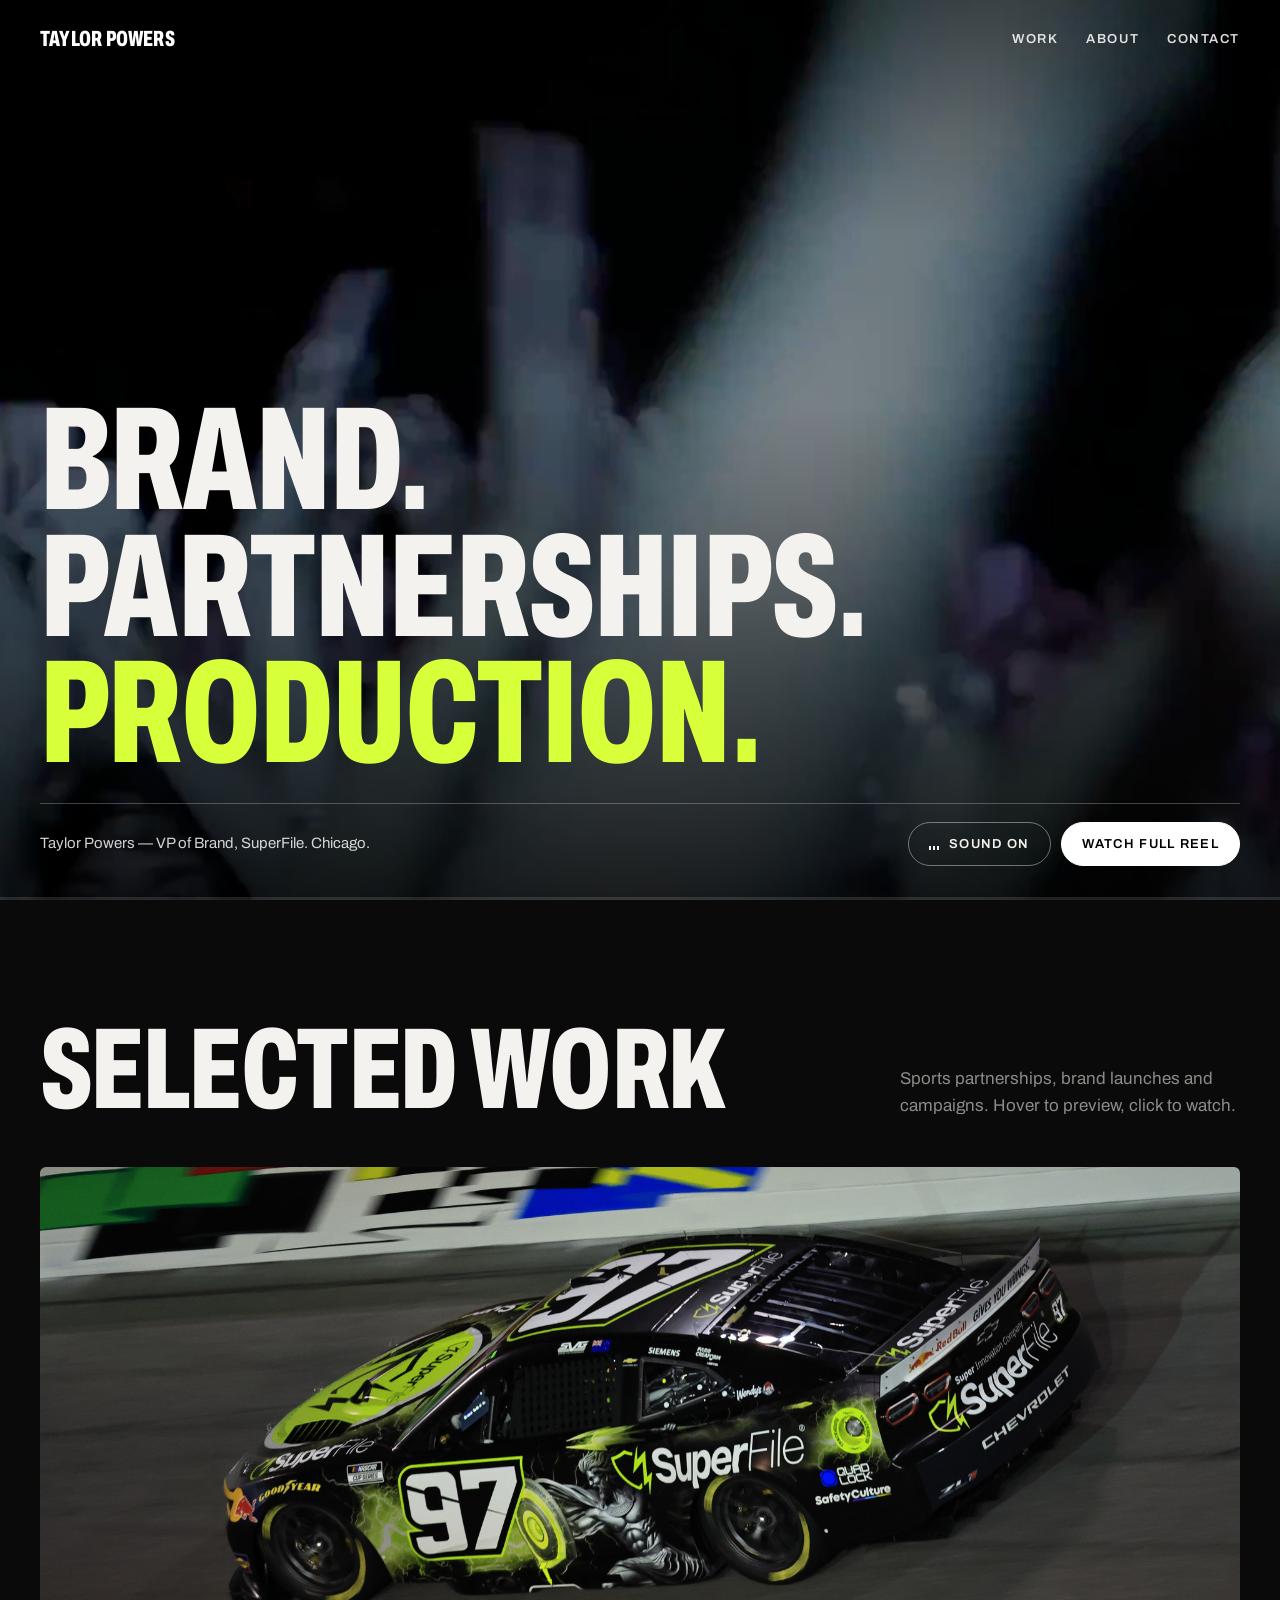
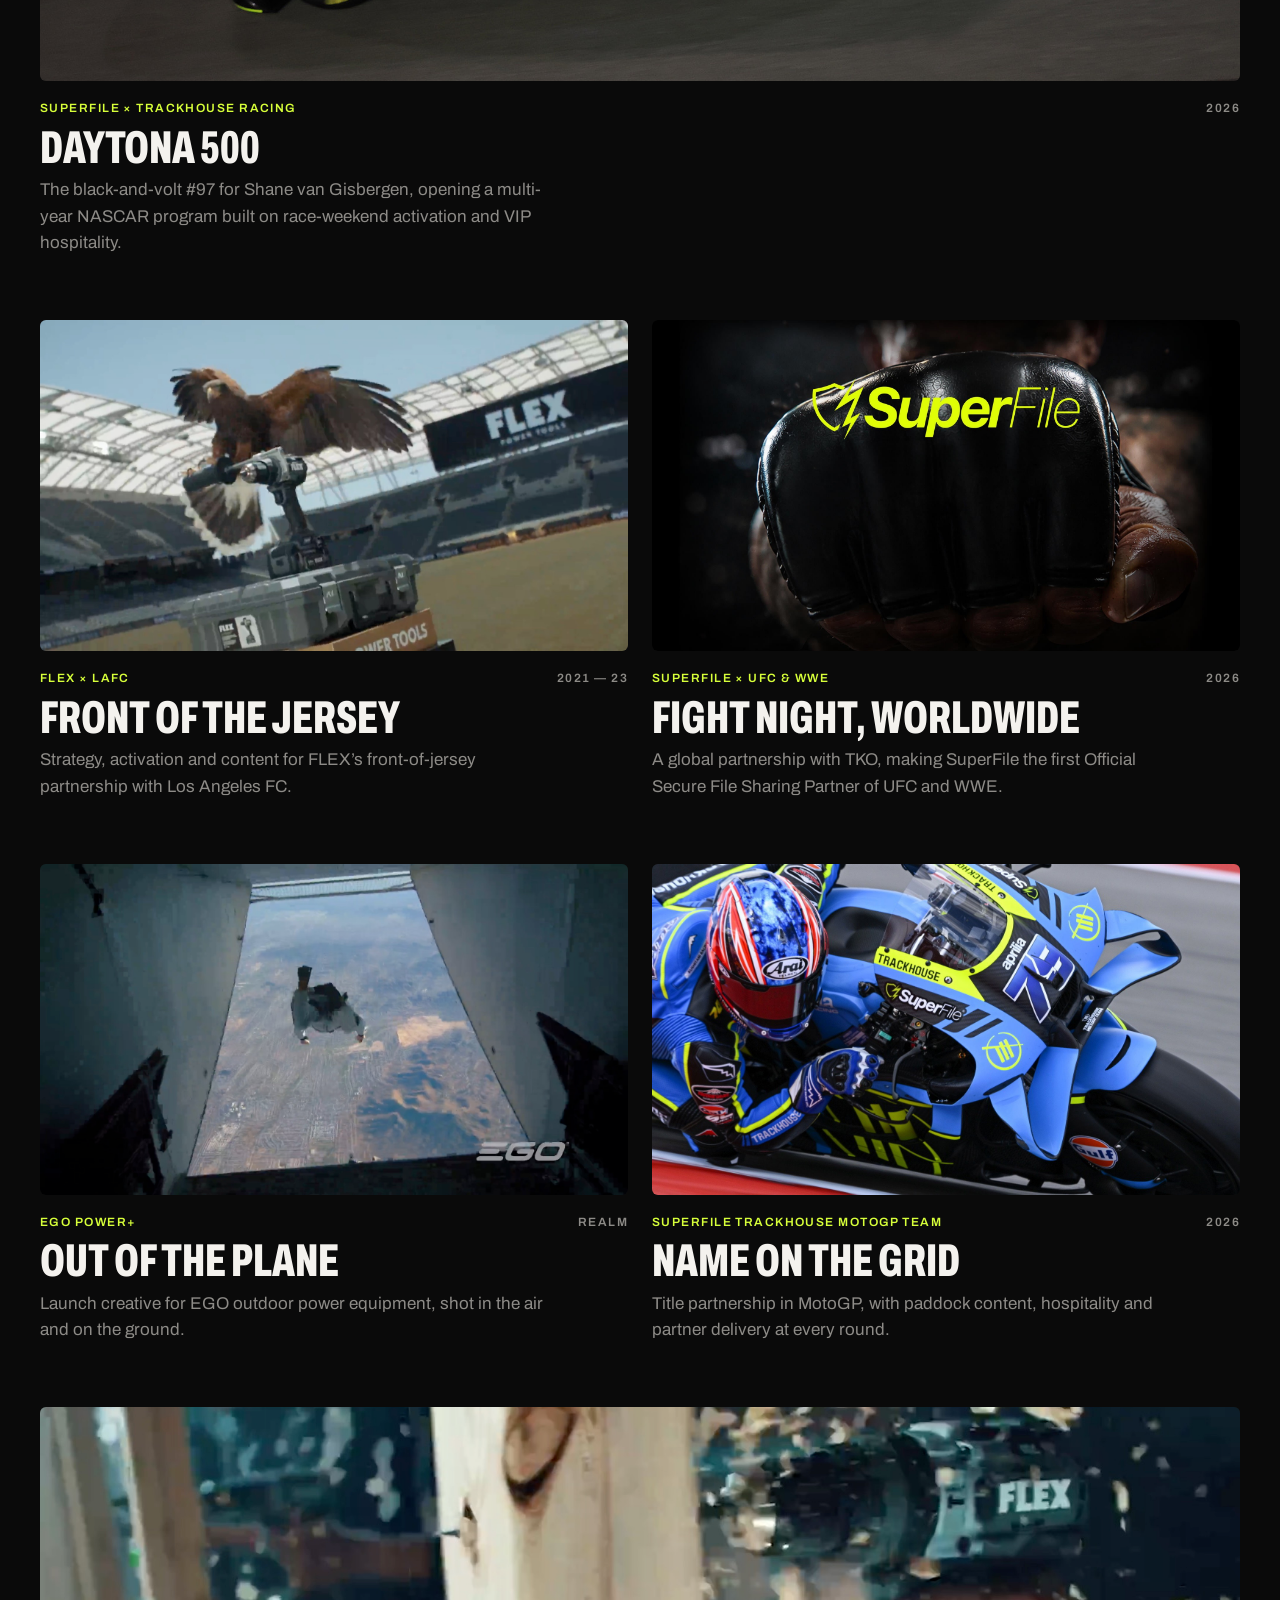
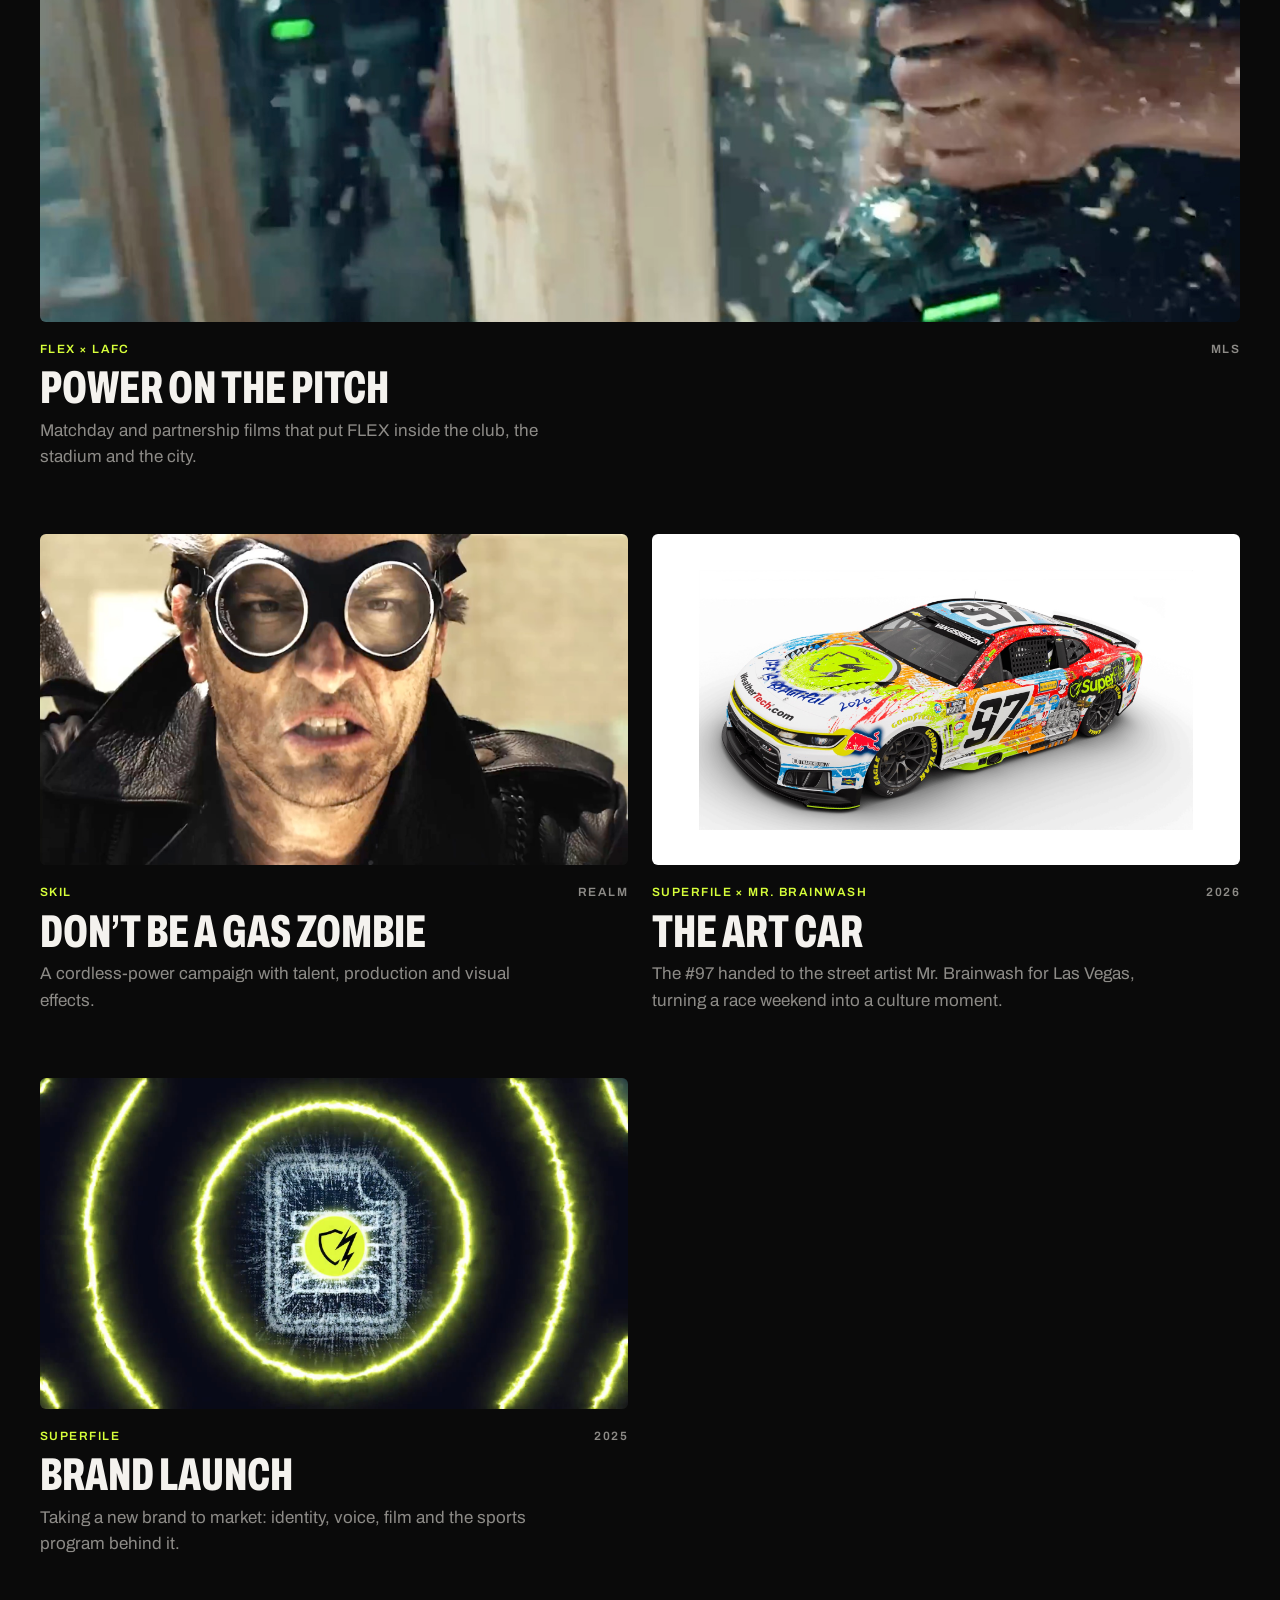
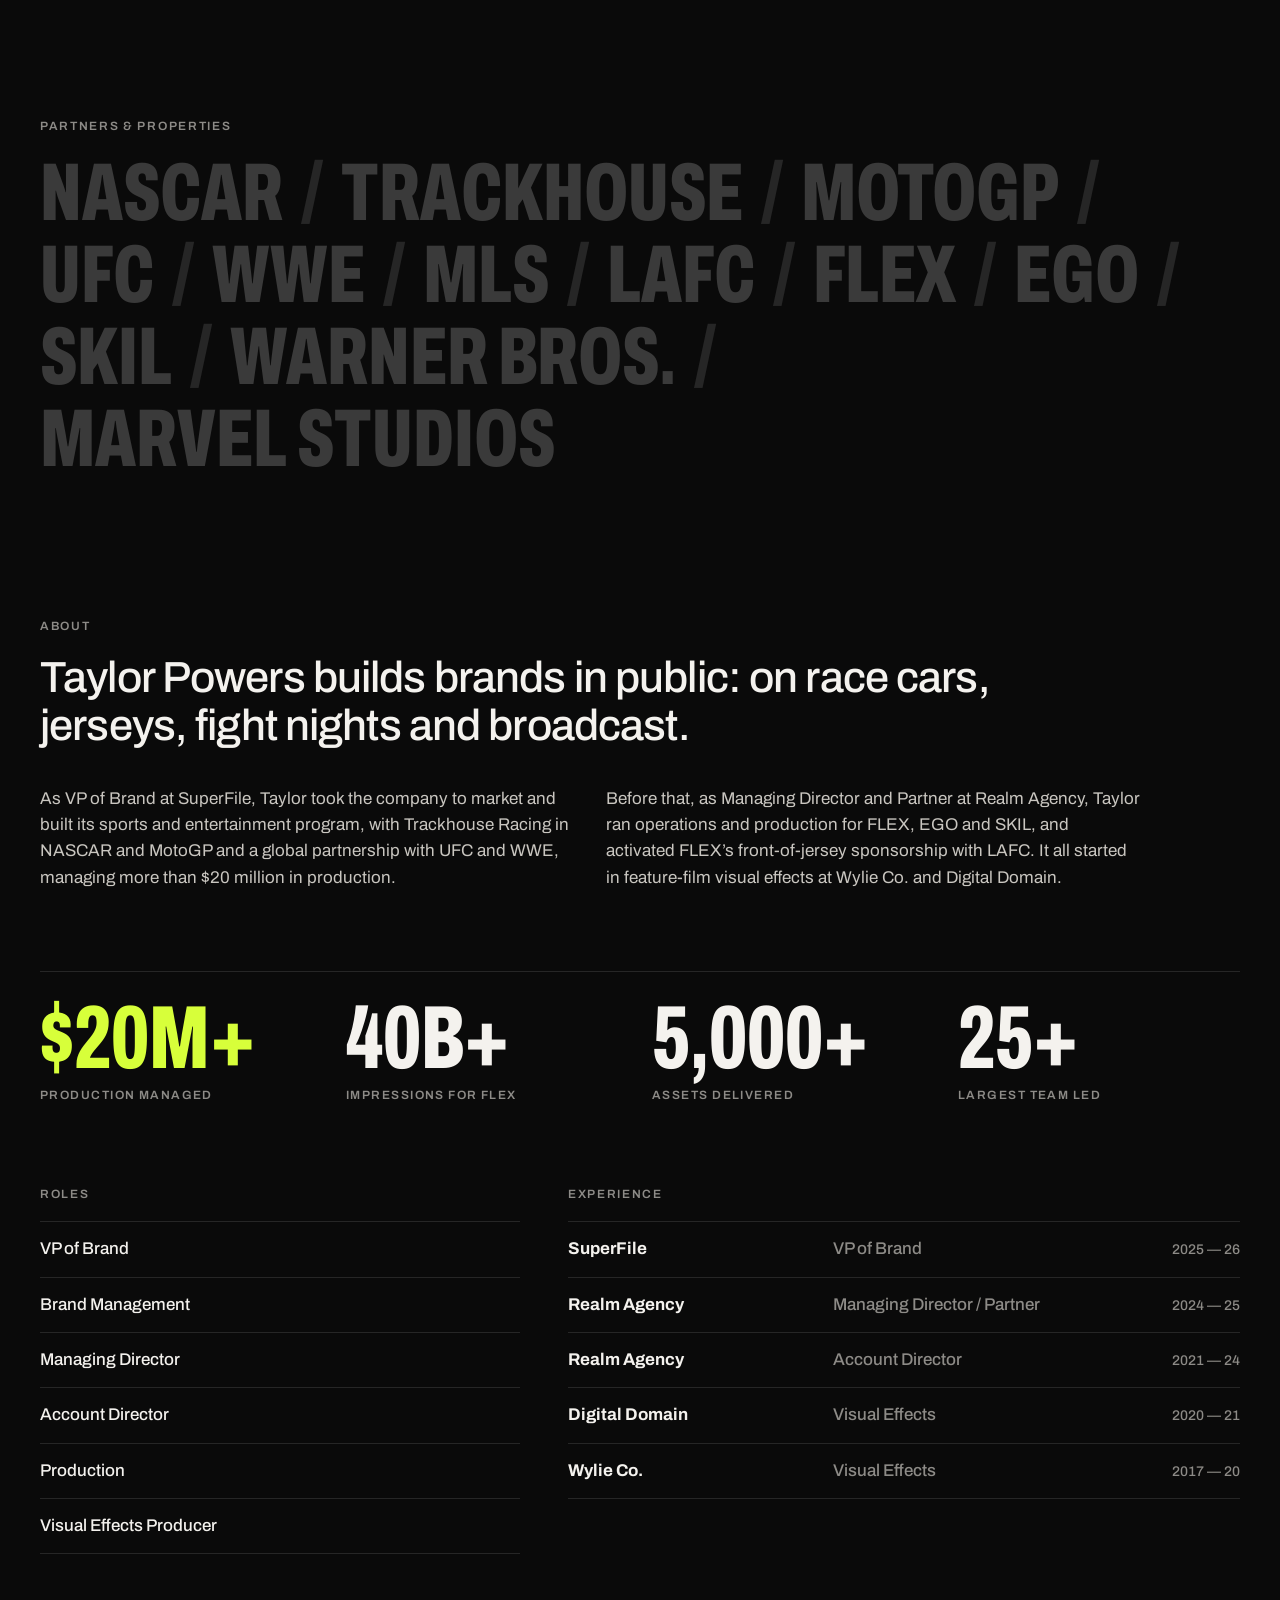
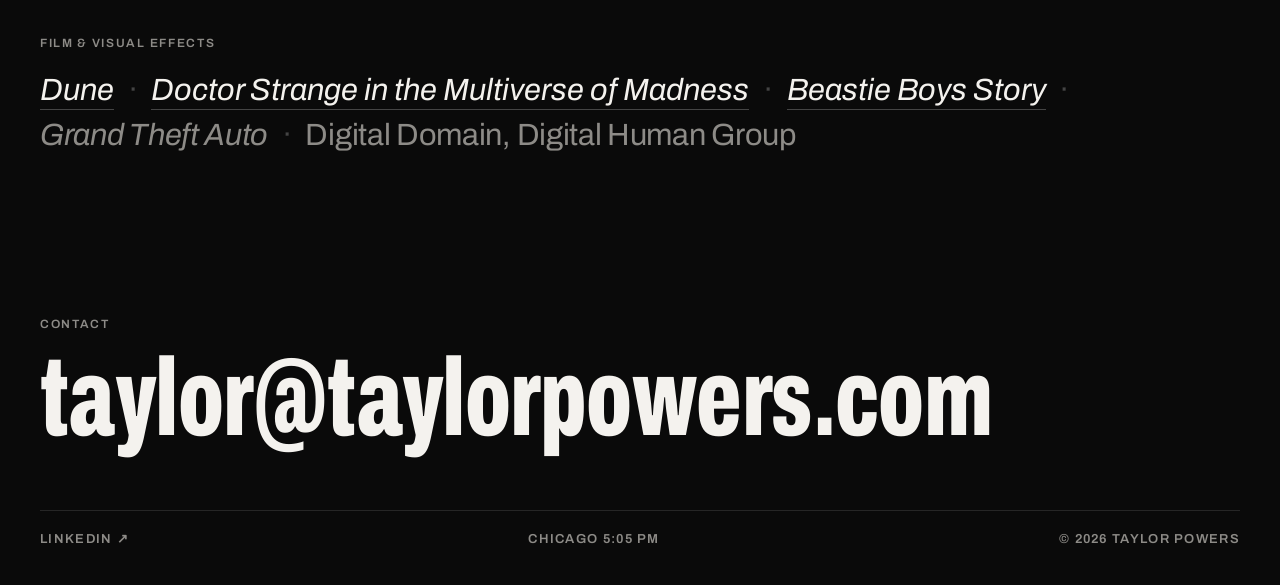
==== commit ff6ab7a3: "Cinematic reel-first redesign: full-screen reel with sound, hover-to-play work clips, condensed type" ====
--- a/index.html
+++ b/index.html
@@ -4,266 +4,231 @@
 <meta charset="utf-8">
 <meta name="viewport" content="width=device-width, initial-scale=1, viewport-fit=cover">
 <title>Taylor Powers — Brand, Partnerships &amp; Production</title>
-<meta name="description" content="Taylor Powers leads brand, sports partnerships and production. VP of Brand at SuperFile; formerly Managing Director at Realm Agency and visual effects at Digital Domain and Wylie Co.">
+<meta name="description" content="Taylor Powers leads brand, sports partnerships and production: SuperFile with Trackhouse Racing, UFC and WWE; FLEX with LAFC; EGO and SKIL. Formerly visual effects at Digital Domain and Wylie Co.">
 <meta property="og:title" content="Taylor Powers — Brand, Partnerships & Production">
 <meta property="og:description" content="Brand, sports partnerships and production across NASCAR, MotoGP, UFC, WWE and MLS.">
 <meta property="og:type" content="website">
 <meta property="og:url" content="https://taylorpowers.com">
-<meta property="og:image" content="https://taylorpowers.com/assets/img/daytona-race.jpg">
+<meta property="og:image" content="https://taylorpowers.com/assets/clips/flex-falcon.jpg">
 <meta name="twitter:card" content="summary_large_image">
-<meta name="theme-color" content="#0d0d0d">
-<link rel="icon" href="data:image/svg+xml,%3Csvg xmlns='http://www.w3.org/2000/svg' viewBox='0 0 64 64'%3E%3Crect width='64' height='64' fill='%23111'/%3E%3Ctext x='32' y='42' font-family='Helvetica,Arial,sans-serif' font-size='26' font-weight='600' text-anchor='middle' fill='%23fff' letter-spacing='-1'%3ETP%3C/text%3E%3C/svg%3E">
+<meta name="theme-color" content="#0a0a0a">
+<link rel="icon" href="data:image/svg+xml,%3Csvg xmlns='http://www.w3.org/2000/svg' viewBox='0 0 64 64'%3E%3Crect width='64' height='64' fill='%230a0a0a'/%3E%3Ctext x='32' y='44' font-family='Arial Narrow,Arial,sans-serif' font-size='30' font-weight='800' text-anchor='middle' fill='%23fff'%3ETP%3C/text%3E%3C/svg%3E">
 <link rel="preconnect" href="https://fonts.googleapis.com">
 <link rel="preconnect" href="https://fonts.gstatic.com" crossorigin>
-<link rel="stylesheet" href="https://fonts.googleapis.com/css2?family=Inter+Tight:wght@300;400;500;600&display=swap">
+<link rel="stylesheet" href="https://fonts.googleapis.com/css2?family=Archivo:wdth,wght@62..125,100..900&display=swap">
 <link rel="preload" as="image" href="assets/video/reel-poster.jpg">
-<link rel="stylesheet" href="assets/site.css?v=8">
+<link rel="stylesheet" href="assets/site.css?v=9">
 </head>
 <body>
 
-<header class="top" id="top">
-  <a class="name" href="#reel">Taylor Powers</a>
+<header class="bar" id="bar">
+  <a class="mark" href="#top">Taylor Powers</a>
   <nav aria-label="Main">
     <a href="#work">Work</a>
     <a href="#about">About</a>
-    <a href="#experience">Experience</a>
     <a href="#contact">Contact</a>
   </nav>
 </header>
 
-<main>
-  <!-- Hero: the name over a framed showreel that grows to full screen as you scroll -->
-  <section class="reel" id="reel" aria-label="Introduction">
-    <div class="reel-stage" id="reelStage">
-      <h1 class="reel-name" id="reelName"><span>Taylor</span> <span>Powers</span></h1>
-      <div class="reel-frame" id="reelFrame">
-        <video class="reel-video" id="heroVideo" autoplay muted loop playsinline preload="auto" poster="assets/video/reel-poster.jpg" aria-hidden="true">
-          <source src="assets/video/reel.mp4" type="video/mp4">
-        </video>
-        <div class="reel-shade" id="reelShade"></div>
-      </div>
-      <div class="reel-intro" id="reelIntro">
-        <p>Brand, partnerships and production for sports and entertainment.</p>
-        <span class="scroll-cue">Scroll</span>
-      </div>
-      <div class="reel-foot" id="reelFoot">
-        <p class="hero-line">Brand, partnerships and production for sports and entertainment.</p>
-        <button type="button" class="hero-play" data-video="assets/video/reel.mp4" data-title="Taylor Powers — Showreel"><span class="dot" aria-hidden="true"></span>Play showreel with sound</button>
-      </div>
-    </div>
-  </section>
-
-  <!-- Statement -->
-  <section class="statement wrap">
-    <p class="label">Profile</p>
-    <p class="big">Taylor Powers builds brands in public: on race cars, jerseys, fight nights and broadcast. <span>VP of Brand at SuperFile. Previously Managing Director at Realm Agency, and visual effects on <i>Dune</i> and <i>Doctor Strange</i>.</span></p>
+<main id="top">
+  <!-- Reel: full-screen, plays muted; sound toggles in place -->
+  <section class="reel" aria-label="Showreel">
+    <video class="reel-video" id="reel" autoplay muted loop playsinline preload="auto" poster="assets/video/reel-poster.jpg">
+      <source src="assets/video/reel.mp4" type="video/mp4">
+    </video>
+    <div class="reel-shade" aria-hidden="true"></div>
+    <div class="reel-copy">
+      <h1 class="display">
+        <span class="line"><span>Brand.</span></span>
+        <span class="line"><span>Partnerships.</span></span>
+        <span class="line"><span>Production.</span></span>
+      </h1>
+      <div class="reel-controls">
+        <p class="reel-who">Taylor Powers — VP of Brand, SuperFile. Chicago.</p>
+        <div class="reel-buttons">
+          <button type="button" class="chip-btn" id="soundBtn" aria-pressed="false"><span class="bars" aria-hidden="true"><i></i><i></i><i></i></span><span class="t">Sound on</span></button>
+          <button type="button" class="chip-btn solid" data-video="assets/video/reel.mp4" data-title="Showreel">Watch full reel</button>
+        </div>
+      </div>
+    </div>
+    <div class="reel-progress" aria-hidden="true"><i id="reelProgress"></i></div>
   </section>
 
   <!-- Work -->
-  <section id="work" class="work wrap" aria-label="Selected work">
-    <div class="section-head"><p class="label">Selected work</p><p class="label">2020 — 2026</p></div>
-
-    <article id="case-01" class="case case-a">
-      <a class="media reveal-img" href="https://speedcafe.com/nascar-news-2026-cup-series-shane-van-gisbergen-daytona-500-livery-svg-trackhouse-superfile/" target="_blank" rel="noopener" data-cursor="View">
-        <img src="assets/img/daytona-race.jpg" alt="The SuperFile #97 Chevrolet of Shane van Gisbergen on the banking at the Daytona 500" loading="lazy">
-      </a>
-      <div class="case-text">
-        <span class="no">01</span>
-        <h2>SuperFile × Trackhouse Racing</h2>
-        <p>The black-and-volt #97 for Shane van Gisbergen at the Daytona 500, opening a multi-year NASCAR program built around race-weekend activation and VIP hospitality.</p>
-        <ul class="scope"><li>Sponsorship</li><li>Livery</li><li>Activation</li><li>2026</li></ul>
-      </div>
-    </article>
-
-    <article id="case-02" class="case case-b">
-      <a class="media reveal-img" href="https://www.ufc.com/news/tko-and-superfile-announce-global-partnership-across-ufc-and-wwe" target="_blank" rel="noopener" data-cursor="View">
-        <img src="assets/img/ufc-wwe.jpg" alt="SuperFile branding on a UFC glove" loading="lazy">
-      </a>
-      <div class="case-text">
-        <span class="no">02</span>
-        <h2>SuperFile × UFC &amp; WWE</h2>
-        <p>A global partnership with TKO, making SuperFile the first Official Secure File Sharing Partner of both UFC and WWE, activated across fight nights and live events.</p>
-        <ul class="scope"><li>Partnership</li><li>Live events</li><li>2026</li></ul>
-      </div>
-    </article>
-
-    <div class="case-pair">
-      <article id="case-03" class="case case-c">
-        <button class="media reveal-img" type="button" data-yt="JF26n2-jgBI" data-title="SuperFile Trackhouse MotoGP Team" data-cursor="Play">
+  <section class="work" id="work" aria-label="Selected work">
+    <div class="work-head">
+      <h2 class="display sm">Selected work</h2>
+      <p>Sports partnerships, brand launches and campaigns. Hover to preview, click to watch.</p>
+    </div>
+
+    <div class="grid">
+      <article class="tile wide">
+        <a class="media" href="https://speedcafe.com/nascar-news-2026-cup-series-shane-van-gisbergen-daytona-500-livery-svg-trackhouse-superfile/" target="_blank" rel="noopener">
+          <img src="assets/img/daytona-race.jpg" alt="The SuperFile #97 Chevrolet on the banking at the Daytona 500" loading="lazy">
+          <span class="go">View story ↗</span>
+        </a>
+        <div class="meta"><span class="client">SuperFile × Trackhouse Racing</span><span class="year">2026</span></div>
+        <h3>Daytona 500</h3>
+        <p>The black-and-volt #97 for Shane van Gisbergen, opening a multi-year NASCAR program built on race-weekend activation and VIP hospitality.</p>
+      </article>
+
+      <article class="tile">
+        <button class="media" type="button" data-vimeo="781610331" data-title="FLEX × LAFC">
+          <img src="assets/clips/flex-falcon.jpg" alt="A falcon lands on a FLEX drill inside BMO Stadium" loading="lazy">
+          <video muted loop playsinline preload="none" data-src="assets/clips/flex-falcon.mp4" aria-hidden="true"></video>
+          <span class="go">Play film</span>
+        </button>
+        <div class="meta"><span class="client">FLEX × LAFC</span><span class="year">2021 — 23</span></div>
+        <h3>Front of the jersey</h3>
+        <p>Strategy, activation and content for FLEX’s front-of-jersey partnership with Los Angeles FC.</p>
+      </article>
+
+      <article class="tile">
+        <a class="media" href="https://www.ufc.com/news/tko-and-superfile-announce-global-partnership-across-ufc-and-wwe" target="_blank" rel="noopener">
+          <img src="assets/img/ufc-wwe.jpg" alt="SuperFile branding on a UFC glove" loading="lazy">
+          <span class="go">View story ↗</span>
+        </a>
+        <div class="meta"><span class="client">SuperFile × UFC &amp; WWE</span><span class="year">2026</span></div>
+        <h3>Fight night, worldwide</h3>
+        <p>A global partnership with TKO, making SuperFile the first Official Secure File Sharing Partner of UFC and WWE.</p>
+      </article>
+
+      <article class="tile">
+        <button class="media" type="button" data-video="assets/video/reel.mp4#t=4.4" data-title="EGO">
+          <img src="assets/clips/ego.jpg" alt="A skydiver leaves an aircraft over Southern California for EGO" loading="lazy">
+          <video muted loop playsinline preload="none" data-src="assets/clips/ego.mp4" aria-hidden="true"></video>
+          <span class="go">Play</span>
+        </button>
+        <div class="meta"><span class="client">EGO Power+</span><span class="year">Realm</span></div>
+        <h3>Out of the plane</h3>
+        <p>Launch creative for EGO outdoor power equipment, shot in the air and on the ground.</p>
+      </article>
+
+      <article class="tile">
+        <button class="media" type="button" data-yt="JF26n2-jgBI" data-title="SuperFile Trackhouse MotoGP Team">
           <img src="assets/img/motogp-superfile.jpg" alt="A rider on the SuperFile Trackhouse Aprilia" loading="lazy">
-        </button>
-        <div class="case-text">
-          <span class="no">03</span>
-          <h2>SuperFile Trackhouse MotoGP Team</h2>
-          <p>From logos on the fairing to the name on the team: title partnership on the MotoGP grid, with paddock content, hospitality and partner delivery at every round.</p>
-          <ul class="scope"><li>Title partnership</li><li>Content</li><li>2026</li></ul>
-        </div>
-      </article>
-      <article id="case-04" class="case case-c offset">
-        <a class="media reveal-img studio" href="https://www.jayski.com/2026/03/10/shane-van-gisbergen-running-unique-superfile-livery-at-las-vegas-sponsoring-connor-zilisch-at-new-hampshire/" target="_blank" rel="noopener" data-cursor="View">
-          <img src="assets/img/art-car.jpg" alt="The SuperFile #97 art car painted by Mr. Brainwash" loading="lazy">
+          <span class="go">Play film</span>
+        </button>
+        <div class="meta"><span class="client">SuperFile Trackhouse MotoGP Team</span><span class="year">2026</span></div>
+        <h3>Name on the grid</h3>
+        <p>Title partnership in MotoGP, with paddock content, hospitality and partner delivery at every round.</p>
+      </article>
+
+      <article class="tile wide">
+        <button class="media" type="button" data-vimeo="781610331" data-title="FLEX × LAFC">
+          <img src="assets/clips/flex-soccer.jpg" alt="An LAFC player in the FLEX kit at BMO Stadium" loading="lazy">
+          <video muted loop playsinline preload="none" data-src="assets/clips/flex-soccer.mp4" aria-hidden="true"></video>
+          <span class="go">Play film</span>
+        </button>
+        <div class="meta"><span class="client">FLEX × LAFC</span><span class="year">MLS</span></div>
+        <h3>Power on the pitch</h3>
+        <p>Matchday and partnership films that put FLEX inside the club, the stadium and the city.</p>
+      </article>
+
+      <article class="tile">
+        <button class="media" type="button" data-yt="8U5-WrfmTlE" data-title="SKIL — Don’t Be a Gas Zombie">
+          <img src="assets/clips/skil.jpg" alt="A character in goggles from the SKIL campaign" loading="lazy">
+          <video muted loop playsinline preload="none" data-src="assets/clips/skil.mp4" aria-hidden="true"></video>
+          <span class="go">Play film</span>
+        </button>
+        <div class="meta"><span class="client">SKIL</span><span class="year">Realm</span></div>
+        <h3>Don’t be a gas zombie</h3>
+        <p>A cordless-power campaign with talent, production and visual effects.</p>
+      </article>
+
+      <article class="tile">
+        <a class="media light" href="https://www.jayski.com/2026/03/10/shane-van-gisbergen-running-unique-superfile-livery-at-las-vegas-sponsoring-connor-zilisch-at-new-hampshire/" target="_blank" rel="noopener">
+          <img src="assets/img/art-car.jpg" alt="The SuperFile #97 art car by Mr. Brainwash" loading="lazy">
+          <span class="go">View story ↗</span>
         </a>
-        <div class="case-text">
-          <span class="no">04</span>
-          <h2>SuperFile × Mr. Brainwash</h2>
-          <p>An art car for Las Vegas: the #97 handed to the street artist Mr. Brainwash, turning a race weekend into a culture moment.</p>
-          <ul class="scope"><li>Art car</li><li>Culture</li><li>2026</li></ul>
-        </div>
-      </article>
-    </div>
-
-    <article id="case-05" class="case case-wide">
-      <button class="media reveal-img" type="button" data-vimeo="781610331" data-title="FLEX × LAFC" data-cursor="Play">
-        <img src="assets/img/vm-781610331.jpg" alt="LAFC jersey with FLEX Power Tools on the front" loading="lazy">
-      </button>
-      <div class="case-text row">
-        <span class="no">05</span>
-        <h2>FLEX × LAFC</h2>
-        <p>Strategy, activation and content for FLEX’s front-of-jersey partnership with Los Angeles FC in Major League Soccer.</p>
-        <ul class="scope"><li>MLS</li><li>Jersey partnership</li><li>2021 — 2023</li></ul>
-      </div>
-    </article>
-
-    <div class="case-pair">
-      <article id="case-06" class="case case-c">
-        <button class="media reveal-img" type="button" data-vimeo="1014838410" data-title="SuperFile" data-cursor="Play">
+        <div class="meta"><span class="client">SuperFile × Mr. Brainwash</span><span class="year">2026</span></div>
+        <h3>The art car</h3>
+        <p>The #97 handed to the street artist Mr. Brainwash for Las Vegas, turning a race weekend into a culture moment.</p>
+      </article>
+
+      <article class="tile">
+        <button class="media" type="button" data-vimeo="1014838410" data-title="SuperFile">
           <img src="assets/img/vm-1014838410.jpg" alt="SuperFile brand film" loading="lazy">
-        </button>
-        <div class="case-text">
-          <span class="no">06</span>
-          <h2>SuperFile</h2>
-          <p>Taking a new brand to market: identity, voice, film and the sports program behind it.</p>
-          <ul class="scope"><li>Brand launch</li><li>Film</li><li>2025</li></ul>
-        </div>
-      </article>
-      <article id="case-07" class="case case-c offset">
-        <button class="media reveal-img" type="button" data-yt="b8bO5EV7JGc" data-title="LAFC — Heart of Gold" data-cursor="Play">
-          <img src="assets/img/yt-b8bO5EV7JGc.jpg" alt="Los Angeles firefighters holding LAFC FLEX jerseys" loading="lazy">
-        </button>
-        <div class="case-text">
-          <span class="no">07</span>
-          <h2>LAFC — Heart of Gold</h2>
-          <p>Kit launch film celebrating the city’s first responders.</p>
-          <ul class="scope"><li>Kit launch</li><li>Film</li><li>2021</li></ul>
-        </div>
-      </article>
-    </div>
-
-    <article id="case-08" class="case case-b">
-      <button class="media reveal-img" type="button" data-yt="8U5-WrfmTlE" data-title="SKIL — Don’t Be a Gas Zombie" data-cursor="Play">
-        <img src="assets/img/yt-8U5-WrfmTlE.jpg" alt="SKIL campaign still" loading="lazy">
-      </button>
-      <div class="case-text">
-        <span class="no">08</span>
-        <h2>SKIL — Don’t Be a Gas Zombie</h2>
-        <p>A cordless-power campaign with talent, production and visual effects.</p>
-        <ul class="scope"><li>Campaign</li><li>VFX</li></ul>
-      </div>
-    </article>
-  </section>
-
-  <!-- Index -->
-  <section class="index wrap" aria-label="Project index">
-    <div class="section-head"><p class="label">Index</p><p class="label">08 projects</p></div>
-    <ol class="index-list" id="indexList">
-      <li><a href="#case-01" data-img="assets/img/daytona-race.jpg"><span class="i-no">01</span><span class="i-t">SuperFile × Trackhouse Racing</span><span class="i-c">NASCAR · Sponsorship</span><span class="i-y">2026</span></a></li>
-      <li><a href="#case-02" data-img="assets/img/ufc-wwe.jpg"><span class="i-no">02</span><span class="i-t">SuperFile × UFC &amp; WWE</span><span class="i-c">TKO · Partnership</span><span class="i-y">2026</span></a></li>
-      <li><a href="#case-03" data-img="assets/img/motogp-superfile.jpg"><span class="i-no">03</span><span class="i-t">SuperFile Trackhouse MotoGP Team</span><span class="i-c">MotoGP · Title partnership</span><span class="i-y">2026</span></a></li>
-      <li><a href="#case-04" data-img="assets/img/art-car.jpg"><span class="i-no">04</span><span class="i-t">SuperFile × Mr. Brainwash</span><span class="i-c">NASCAR · Art car</span><span class="i-y">2026</span></a></li>
-      <li><a href="#case-05" data-img="assets/img/vm-781610331.jpg"><span class="i-no">05</span><span class="i-t">FLEX × LAFC</span><span class="i-c">MLS · Jersey partnership</span><span class="i-y">2021 — 23</span></a></li>
-      <li><a href="#case-06" data-img="assets/img/vm-1014838410.jpg"><span class="i-no">06</span><span class="i-t">SuperFile</span><span class="i-c">Brand launch</span><span class="i-y">2025</span></a></li>
-      <li><a href="#case-07" data-img="assets/img/yt-b8bO5EV7JGc.jpg"><span class="i-no">07</span><span class="i-t">LAFC — Heart of Gold</span><span class="i-c">Kit launch film</span><span class="i-y">2021</span></a></li>
-      <li><a href="#case-08" data-img="assets/img/yt-8U5-WrfmTlE.jpg"><span class="i-no">08</span><span class="i-t">SKIL — Don’t Be a Gas Zombie</span><span class="i-c">Campaign</span><span class="i-y">Realm</span></a></li>
-    </ol>
-  </section>
-
-  <!-- Figures -->
-  <section class="figures-band" aria-label="Highlights">
-    <dl class="figures wrap">
-      <div><dt>$20M+</dt><dd>Production managed at SuperFile</dd></div>
-      <div><dt>40B+</dt><dd>Impressions for FLEX campaigns</dd></div>
-      <div><dt>5,000+</dt><dd>Creative and sponsorship assets delivered</dd></div>
+          <span class="go">Play film</span>
+        </button>
+        <div class="meta"><span class="client">SuperFile</span><span class="year">2025</span></div>
+        <h3>Brand launch</h3>
+        <p>Taking a new brand to market: identity, voice, film and the sports program behind it.</p>
+      </article>
+    </div>
+  </section>
+
+  <!-- Partners -->
+  <section class="partners" aria-label="Partners and properties">
+    <p class="kick">Partners &amp; properties</p>
+    <ul>
+      <li>NASCAR</li><li>Trackhouse</li><li>MotoGP</li><li>UFC</li><li>WWE</li><li>MLS</li><li>LAFC</li><li>FLEX</li><li>EGO</li><li>SKIL</li><li>Warner Bros.</li><li>Marvel Studios</li>
+    </ul>
+  </section>
+
+  <!-- About -->
+  <section class="about" id="about">
+    <div class="about-main">
+      <p class="kick">About</p>
+      <p class="lead">Taylor Powers builds brands in public: on race cars, jerseys, fight nights and broadcast.</p>
+      <div class="cols">
+        <p>As VP of Brand at SuperFile, Taylor took the company to market and built its sports and entertainment program, with Trackhouse Racing in NASCAR and MotoGP and a global partnership with UFC and WWE, managing more than $20 million in production.</p>
+        <p>Before that, as Managing Director and Partner at Realm Agency, Taylor ran operations and production for FLEX, EGO and SKIL, and activated FLEX’s front-of-jersey sponsorship with LAFC. It all started in feature-film visual effects at Wylie Co. and Digital Domain.</p>
+      </div>
+    </div>
+    <dl class="figures">
+      <div><dt>$20M+</dt><dd>Production managed</dd></div>
+      <div><dt>40B+</dt><dd>Impressions for FLEX</dd></div>
+      <div><dt>5,000+</dt><dd>Assets delivered</dd></div>
       <div><dt>25+</dt><dd>Largest team led</dd></div>
     </dl>
-  </section>
-
-  <!-- About -->
-  <section id="about" class="about wrap">
-    <p class="label">About</p>
-    <div class="about-body">
-      <p>As VP of Brand at SuperFile, Taylor took the company to market and built its sports and entertainment program, with Trackhouse Racing in NASCAR and MotoGP and a global partnership with UFC and WWE, managing more than $20 million in production.</p>
-      <p>Before that, as Managing Director and Partner at Realm Agency, Taylor ran operations and production for clients including FLEX, EGO and SKIL, and activated FLEX’s front-of-jersey sponsorship with LAFC.</p>
-      <p>Taylor began in feature-film visual effects at Wylie Co. and in Digital Domain’s Digital Human Group. That discipline of schedules, pipelines and final delivery still runs every project.</p>
-    </div>
-    <div class="capabilities">
-      <p class="label">Capabilities</p>
+    <div class="two">
+      <div>
+        <p class="kick">Roles</p>
+        <ul class="list">
+          <li>VP of Brand</li><li>Brand Management</li><li>Managing Director</li><li>Account Director</li><li>Production</li><li>Visual Effects Producer</li>
+        </ul>
+      </div>
+      <div>
+        <p class="kick">Experience</p>
+        <ol class="list exp">
+          <li><b>SuperFile</b><span>VP of Brand</span><em>2025 — 26</em></li>
+          <li><b>Realm Agency</b><span>Managing Director / Partner</span><em>2024 — 25</em></li>
+          <li><b>Realm Agency</b><span>Account Director</span><em>2021 — 24</em></li>
+          <li><b>Digital Domain</b><span>Visual Effects</span><em>2020 — 21</em></li>
+          <li><b>Wylie Co.</b><span>Visual Effects</span><em>2017 — 20</em></li>
+        </ol>
+      </div>
+    </div>
+    <div class="films">
+      <p class="kick">Film &amp; visual effects</p>
       <ul>
-        <li>VP of Brand</li>
-        <li>Brand Management</li>
-        <li>Managing Director</li>
-        <li>Account Director</li>
-        <li>Production</li>
-        <li>Visual Effects Producer</li>
+        <li><button type="button" data-yt="8g18jFHCLXk" data-title="Dune — Trailer"><i>Dune</i></button></li>
+        <li><button type="button" data-yt="aWzlQ2N6qqg" data-title="Doctor Strange in the Multiverse of Madness — Trailer"><i>Doctor Strange in the Multiverse of Madness</i></button></li>
+        <li><button type="button" data-yt="ZCyqR2RXoQU" data-title="Beastie Boys Story — Trailer"><i>Beastie Boys Story</i></button></li>
+        <li><span><i>Grand Theft Auto</i></span></li>
+        <li><span>Digital Domain, Digital Human Group</span></li>
       </ul>
     </div>
   </section>
 
-  <!-- Clients -->
-  <section class="clients wrap" aria-label="Clients and properties">
-    <p class="label">Clients &amp; properties</p>
-    <ul>
-      <li>SuperFile</li><li>NASCAR</li><li>Trackhouse Racing</li><li>MotoGP</li><li>UFC</li><li>WWE</li><li>MLS</li><li>LAFC</li><li>FLEX</li><li>EGO</li><li>SKIL</li><li>Warner Bros.</li><li>Marvel Studios</li><li>Apple TV+</li>
-    </ul>
-  </section>
-
-  <!-- Experience -->
-  <section id="experience" class="experience wrap">
-    <p class="label">Experience</p>
-    <ol class="rows">
-      <li><span class="when">2025 — 2026</span><span class="org">SuperFile</span><span class="role">VP of Brand</span></li>
-      <li><span class="when">2024 — 2025</span><span class="org">Realm Agency</span><span class="role">Managing Director / Partner</span></li>
-      <li><span class="when">2021 — 2024</span><span class="org">Realm Agency</span><span class="role">Senior Account Director, Account Director, Account Executive</span></li>
-      <li><span class="when">2020 — 2021</span><span class="org">Digital Domain</span><span class="role">Visual Effects, Digital Human Group</span></li>
-      <li><span class="when">2017 — 2020</span><span class="org">Wylie Co.</span><span class="role">Visual Effects</span></li>
-      <li><span class="when">2019</span><span class="org">University of Central Florida</span><span class="role">B.S., Pre-Med</span></li>
-    </ol>
-  </section>
-
-  <section class="film wrap" aria-label="Film and visual effects">
-    <p class="label">Film &amp; visual effects</p>
-    <ol class="rows credits">
-      <li><span class="org"><i>Dune</i></span><span class="role">Warner Bros. / Legendary</span><button type="button" class="link" data-yt="8g18jFHCLXk" data-title="Dune — Trailer">Trailer</button></li>
-      <li><span class="org"><i>Doctor Strange in the Multiverse of Madness</i></span><span class="role">Marvel Studios</span><button type="button" class="link" data-yt="aWzlQ2N6qqg" data-title="Doctor Strange in the Multiverse of Madness — Trailer">Trailer</button></li>
-      <li><span class="org"><i>Beastie Boys Story</i></span><span class="role">Apple TV+</span><button type="button" class="link" data-yt="ZCyqR2RXoQU" data-title="Beastie Boys Story — Trailer">Trailer</button></li>
-      <li><span class="org"><i>Grand Theft Auto</i></span><span class="role">Rockstar Games</span><span></span></li>
-      <li><span class="org">Digital Human Group</span><span class="role">Digital Domain</span><span></span></li>
-    </ol>
-  </section>
-
   <!-- Contact -->
-  <section id="contact" class="contact wrap">
-    <p class="label">Contact</p>
-    <div class="contact-body">
-      <p class="contact-line">For partnerships, brand leadership and production.</p>
-      <a class="email" href="mailto:taylor@taylorpowers.com">taylor@taylorpowers.com</a>
-      <p class="social"><a href="https://www.linkedin.com/in/taylorpowers2026" target="_blank" rel="noopener">LinkedIn</a><span>Chicago</span></p>
+  <section class="contact" id="contact">
+    <p class="kick">Contact</p>
+    <a class="email display" href="mailto:taylor@taylorpowers.com">taylor@taylorpowers.com</a>
+    <div class="contact-row">
+      <a href="https://www.linkedin.com/in/taylorpowers2026" target="_blank" rel="noopener">LinkedIn ↗</a>
+      <span>Chicago <time id="clock"></time></span>
+      <span>© 2026 Taylor Powers</span>
     </div>
   </section>
 </main>
-
-<footer class="foot">
-  <p class="wordmark" aria-hidden="true">Taylor Powers</p>
-  <div class="foot-row wrap"><span>© 2026 Taylor Powers</span><span>Chicago <time id="clock"></time></span><a href="#reel">Back to top</a></div>
-</footer>
-
-<div class="cursor" id="cursor" aria-hidden="true"><span></span></div>
-<div class="preview" id="preview" aria-hidden="true"><img alt=""></div>
 
 <dialog class="player" id="player" aria-label="Video">
   <div class="frame" id="playerFrame"></div>
-  <div class="player-bar"><span id="playerTitle"></span><button type="button" id="playerClose">Close</button></div>
+  <div class="player-bar"><span id="playerTitle"></span><button type="button" id="playerClose">Close ✕</button></div>
 </dialog>
 
-<script src="assets/site.js?v=8" defer></script>
+<script src="assets/site.js?v=9" defer></script>
 </body>
 </html>
--- a/assets/site.css
+++ b/assets/site.css
@@ -1,223 +1,149 @@
-/* Taylor Powers. Editorial: the name over a framed showreel that grows to full screen, then a white page with one typeface, an asymmetric 12-column grid, large photography that unveils as you scroll, and captions set like a magazine. */
+/* Taylor Powers. Cinematic and reel-first, like a production company: a full-screen reel, then the work as big moving tiles on near-black.
+   Type is Archivo; display lines use its condensed width. Motion is limited to video, opacity and transform, with no scroll-driven effects. */
 :root {
-  --bg: #fff;
-  --paper: #f5f4f1;
-  --fg: #0d0d0d;
-  --muted: #707070;
-  --line: #e2e1dd;
-  --font: "Inter Tight", "Helvetica Neue", Helvetica, Arial, sans-serif;
-  --ease: cubic-bezier(.16, 1, .3, 1);
+  --bg: #0a0a0a;
+  --panel: #141414;
+  --fg: #f4f2ee;
+  --muted: #8d8b87;
+  --line: #262626;
+  --accent: #d7ff3a;
+  --font: "Archivo", "Helvetica Neue", Arial, sans-serif;
   --g: 20px;
-  --col: 24px;
-  color-scheme: light;
+  --ease: cubic-bezier(.2, .8, .2, 1);
+  color-scheme: dark;
 }
-@media (min-width: 900px) { :root { --g: 48px; } }
+@media (min-width: 900px) { :root { --g: 40px; } }
 
 * { box-sizing: border-box; }
-html { -webkit-text-size-adjust: 100%; scroll-behavior: smooth; }
-.sr-only { position: absolute; width: 1px; height: 1px; overflow: hidden; clip: rect(0 0 0 0); white-space: nowrap; }
-body { margin: 0; background: var(--bg); color: var(--fg); font: 400 17px/1.6 var(--font); -webkit-font-smoothing: antialiased; text-rendering: optimizeLegibility; }
-img { display: block; max-width: 100%; }
+html { scroll-behavior: smooth; -webkit-text-size-adjust: 100%; }
+body { margin: 0; background: var(--bg); color: var(--fg); font: 400 17px/1.55 var(--font); font-stretch: 100%; -webkit-font-smoothing: antialiased; }
+img, video { display: block; max-width: 100%; }
 a { color: inherit; text-decoration: none; }
 button { font: inherit; color: inherit; background: none; border: 0; padding: 0; cursor: pointer; text-align: left; }
-:focus-visible { outline: 2px solid currentColor; outline-offset: 3px; }
-::selection { background: var(--fg); color: #fff; }
-i { font-style: italic; }
+:focus-visible { outline: 2px solid var(--accent); outline-offset: 3px; }
+::selection { background: var(--accent); color: #000; }
 
-.wrap { max-width: 1600px; margin: 0 auto; padding-inline: var(--g); }
-.label { margin: 0; font-size: 12px; font-weight: 500; letter-spacing: .08em; text-transform: uppercase; color: var(--muted); }
+.display { font-weight: 800; font-stretch: 62%; text-transform: uppercase; line-height: .86; letter-spacing: -.005em; margin: 0; }
+.kick { margin: 0 0 18px; font-size: 12px; font-weight: 600; letter-spacing: .14em; text-transform: uppercase; color: var(--muted); }
 
-/* Header: white over the hero, then dark on the page */
-.top { position: fixed; z-index: 30; top: 0; left: 0; right: 0; display: flex; justify-content: space-between; align-items: baseline; gap: 24px; padding: 26px var(--g); color: var(--fg); transition: color .4s, background .4s, padding .4s; }
-.top.on-video { color: #fff; }
-.top.on-page { color: var(--fg); background: rgba(255, 255, 255, .86); backdrop-filter: saturate(1.4) blur(16px); -webkit-backdrop-filter: saturate(1.4) blur(16px); padding-block: 18px; }
-.name { font-weight: 600; font-size: 16px; letter-spacing: -.01em; }
-.top nav { display: flex; gap: 32px; font-size: 14px; }
-.top nav a { opacity: .72; transition: opacity .2s; }
-.top nav a:hover { opacity: 1; }
-@media (max-width: 640px) { .top nav { gap: 18px; font-size: 13px; } .top nav a:nth-child(3) { display: none; } }
+/* Bar */
+.bar { position: fixed; z-index: 20; inset: 0 0 auto; display: flex; justify-content: space-between; align-items: center; padding: 22px var(--g); color: #fff; transition: background .35s, padding .35s, border-color .35s; border-bottom: 1px solid transparent; }
+.bar.solid { background: rgba(10,10,10,.82); backdrop-filter: blur(14px) saturate(1.3); -webkit-backdrop-filter: blur(14px) saturate(1.3); padding-block: 14px; border-color: var(--line); }
+.mark { font-weight: 800; font-stretch: 62%; text-transform: uppercase; font-size: 22px; letter-spacing: .01em; }
+.bar nav { display: flex; gap: 28px; font-size: 13px; font-weight: 600; letter-spacing: .12em; text-transform: uppercase; }
+.bar nav a { opacity: .85; transition: opacity .2s; }
+.bar nav a:hover { opacity: 1; }
+@media (max-width: 520px) { .bar nav { gap: 16px; font-size: 12px; } }
 
-/* Hero: the name over a framed reel; scrolling grows the frame to full screen. Only transform and opacity animate, so it stays on the GPU. */
-.reel { position: relative; height: 220vh; }
-.reel-stage { position: sticky; top: 0; height: 100vh; height: 100svh; overflow: hidden; background: var(--bg); }
-.reel-name { position: absolute; z-index: 1; left: var(--g); right: var(--g); top: 13vh; margin: 0; font-weight: 500; font-size: clamp(64px, 15.6vw, 280px); line-height: .84; letter-spacing: -.055em; white-space: nowrap; transform: translate3d(0, var(--ny, 0px), 0); opacity: var(--no, 1); will-change: transform, opacity; }
-.reel-name span { display: inline-block; transform: translateY(105%); animation: rise 1.3s var(--ease) forwards; }
-.reel-name span + span { animation-delay: .1s; }
-.reel-name { overflow: hidden; padding-bottom: .05em; }
-@keyframes rise { to { transform: none; } }
-.reel-frame { position: absolute; inset: 0; z-index: 2; overflow: hidden; background: #0d0d0d; transform-origin: 50% 100%; transform: translate3d(0, var(--fy, 0px), 0) scale(var(--fs, .5)); will-change: transform; }
-.reel-video { width: 100%; height: 100%; object-fit: cover; display: block; }
-.reel-shade { position: absolute; inset: 0; background: linear-gradient(180deg, rgba(0,0,0,.35), rgba(0,0,0,0) 30%, rgba(0,0,0,0) 55%, rgba(0,0,0,.6)); opacity: var(--shade, 0); }
-.reel-intro { position: absolute; z-index: 3; left: var(--g); right: var(--g); bottom: 28px; display: flex; justify-content: space-between; align-items: end; gap: 24px; color: var(--fg); font-size: clamp(15px, 1.3vw, 18px); opacity: var(--io, 1); }
-.reel-intro p { margin: 0; max-width: 34ch; }
-.scroll-cue { font-size: 12px; letter-spacing: .08em; text-transform: uppercase; color: var(--muted); display: inline-flex; align-items: center; gap: 10px; }
-.scroll-cue::after { content: ""; width: 1px; height: 28px; background: currentColor; animation: cue 1.8s var(--ease) infinite; }
-@keyframes cue { 0% { transform: scaleY(0); transform-origin: top; } 50% { transform: scaleY(1); transform-origin: top; } 51% { transform-origin: bottom; } 100% { transform: scaleY(0); transform-origin: bottom; } }
-.reel-foot { position: absolute; z-index: 3; left: var(--g); right: var(--g); bottom: 32px; display: flex; justify-content: space-between; align-items: end; gap: 24px; flex-wrap: wrap; padding-top: 18px; border-top: 1px solid rgba(255,255,255,.35); color: #fff; opacity: var(--fo, 0); transform: translate3d(0, calc((1 - var(--fo, 0)) * 16px), 0); pointer-events: none; }
-.reel-foot.live { pointer-events: auto; }
-.hero-line { margin: 0; font-size: clamp(16px, 1.5vw, 20px); max-width: 36ch; }
-.hero-play { display: inline-flex; align-items: center; gap: 12px; color: #fff; font-size: 14px; padding-bottom: 2px; border-bottom: 1px solid rgba(255,255,255,.5); transition: border-color .3s; }
-.hero-play:hover { border-color: #fff; }
-.hero-play .dot { width: 9px; height: 9px; border-radius: 50%; background: #fff; }
-.reel.static { height: auto; }
-.reel.static .reel-name, .reel.static .reel-intro { display: none; }
-.reel.static .reel-frame { transform: none; }
-.reel.static .reel-stage { --shade: 1; --fo: 1; }
-.reel.static .reel-foot { pointer-events: auto; }
-@media (max-width: 640px) {
-  .reel-name { white-space: normal; font-size: 23vw; top: 12vh; }
-  .reel-name span { display: block; }
-  .reel-intro .scroll-cue { display: none; }
-}
-
-/* Statement */
-.statement { display: grid; grid-template-columns: repeat(12, minmax(0, 1fr)); column-gap: var(--col); padding-top: 160px; padding-bottom: 40px; }
-.statement .label { grid-column: 1 / span 3; padding-top: 14px; }
-.statement .big { grid-column: 4 / -1; margin: 0; font-size: clamp(28px, 3.5vw, 56px); line-height: 1.12; letter-spacing: -.028em; font-weight: 400; text-wrap: pretty; }
-.statement .big span { color: var(--muted); }
-@media (max-width: 900px) { .statement { padding-top: 96px; grid-template-columns: minmax(0, 1fr); row-gap: 20px; } .statement > * { grid-column: 1 / -1 !important; } }
+/* Reel */
+.reel { position: relative; height: 100vh; height: 100svh; min-height: 560px; overflow: hidden; background: #000; }
+.reel-video { position: absolute; inset: 0; width: 100%; height: 100%; object-fit: cover; }
+.reel-shade { position: absolute; inset: 0; background: linear-gradient(180deg, rgba(0,0,0,.45), rgba(0,0,0,0) 26%, rgba(0,0,0,0) 45%, rgba(0,0,0,.78)); }
+.reel-copy { position: absolute; left: var(--g); right: var(--g); bottom: 34px; }
+.reel .display { font-size: clamp(64px, 11.5vw, 210px); }
+@media (max-width: 640px) { .reel .display { font-size: 15.2vw; } }
+.line { display: block; overflow: hidden; }
+.line > span { display: block; transform: translateY(102%); animation: up 1.1s var(--ease) forwards; }
+.line:nth-child(2) > span { animation-delay: .08s; }
+.line:nth-child(3) > span { animation-delay: .16s; color: var(--accent); }
+@keyframes up { to { transform: none; } }
+.reel-controls { display: flex; justify-content: space-between; align-items: center; gap: 18px; flex-wrap: wrap; margin-top: 26px; padding-top: 18px; border-top: 1px solid rgba(255,255,255,.25); opacity: 0; animation: fade .8s .6s ease forwards; }
+@keyframes fade { to { opacity: 1; } }
+.reel-who { margin: 0; font-size: 15px; color: rgba(255,255,255,.82); }
+.reel-buttons { display: flex; gap: 10px; flex-wrap: wrap; }
+.chip-btn { display: inline-flex; align-items: center; gap: 10px; height: 44px; padding: 0 20px; border: 1px solid rgba(255,255,255,.4); border-radius: 999px; font-size: 13px; font-weight: 600; letter-spacing: .1em; text-transform: uppercase; transition: background .25s, color .25s, border-color .25s; }
+.chip-btn:hover { border-color: #fff; }
+.chip-btn.solid { background: #fff; color: #000; border-color: #fff; }
+.chip-btn.solid:hover { background: var(--accent); border-color: var(--accent); }
+.bars { display: inline-flex; gap: 2px; align-items: flex-end; height: 12px; }
+.bars i { width: 2px; height: 4px; background: currentColor; }
+.chip-btn[aria-pressed="true"] .bars i { animation: eq .9s ease-in-out infinite alternate; }
+.chip-btn[aria-pressed="true"] .bars i:nth-child(2) { animation-delay: .2s; }
+.chip-btn[aria-pressed="true"] .bars i:nth-child(3) { animation-delay: .4s; }
+@keyframes eq { from { height: 3px; } to { height: 12px; } }
+.reel-progress { position: absolute; left: 0; right: 0; bottom: 0; height: 3px; background: rgba(255,255,255,.12); }
+.reel-progress i { display: block; height: 100%; background: var(--accent); transform-origin: left; transform: scaleX(0); }
 
 /* Work */
-.work { padding-top: 140px; }
-.section-head { display: flex; justify-content: space-between; padding-bottom: 18px; border-bottom: 1px solid var(--fg); margin-bottom: 72px; }
-.case { display: grid; grid-template-columns: repeat(12, minmax(0, 1fr)); column-gap: var(--col); margin-bottom: 160px; align-items: end; }
-.media { position: relative; display: block; width: 100%; overflow: hidden; background: var(--paper); }
-.media img { width: 100%; height: 100%; object-fit: cover; transform: translate3d(0, var(--py, 0px), 0); }
-.media.para img { height: 116%; margin-top: -8%; will-change: transform; }
-.media.studio { background: #fff; }
-.media.studio img { object-fit: contain; padding: 6%; }
-.case-text { display: grid; gap: 14px; align-content: end; }
-.case-text .no { font-size: 13px; color: var(--muted); font-variant-numeric: tabular-nums; }
-.case-text h2 { margin: 0; font-size: clamp(26px, 2.6vw, 40px); line-height: 1.04; letter-spacing: -.03em; font-weight: 500; }
-.case-text p { margin: 0; color: #3a3a3a; max-width: 42ch; }
-.scope { list-style: none; margin: 6px 0 0; padding: 12px 0 0; border-top: 1px solid var(--line); display: flex; flex-wrap: wrap; gap: 4px 18px; font-size: 13px; color: var(--muted); }
+.work { padding: 120px var(--g) 40px; }
+.work-head { display: flex; justify-content: space-between; align-items: end; gap: 24px; flex-wrap: wrap; margin-bottom: 48px; }
+.display.sm { font-size: clamp(56px, 9vw, 150px); }
+.work-head p { margin: 0; max-width: 34ch; color: var(--muted); }
+.grid { display: grid; grid-template-columns: repeat(2, minmax(0, 1fr)); gap: 64px 24px; }
+.tile.wide { grid-column: 1 / -1; }
+.media { position: relative; display: block; width: 100%; aspect-ratio: 16 / 9; overflow: hidden; background: var(--panel); border-radius: 6px; isolation: isolate; }
+.tile.wide .media { aspect-ratio: 21 / 9; }
+.media img, .media video { position: absolute; inset: 0; width: 100%; height: 100%; object-fit: cover; }
+.media img { transition: transform 1.2s var(--ease), opacity .4s; }
+.media video { opacity: 0; transition: opacity .4s; }
+.media.playing video { opacity: 1; }
+.media:hover img { transform: scale(1.04); }
+.media.light { background: #fff; }
+.media.light img { object-fit: contain; padding: 4% 8%; }
+.go { position: absolute; z-index: 2; left: 16px; bottom: 16px; padding: 9px 14px; border-radius: 999px; background: rgba(0,0,0,.55); backdrop-filter: blur(10px); -webkit-backdrop-filter: blur(10px); color: #fff; font-size: 12px; font-weight: 600; letter-spacing: .1em; text-transform: uppercase; opacity: 0; transform: translateY(6px); transition: opacity .3s, transform .3s var(--ease); }
+.media:hover .go, .media:focus-visible .go { opacity: 1; transform: none; }
+@media (hover: none) { .go { opacity: 1; transform: none; } }
+.meta { display: flex; justify-content: space-between; gap: 16px; margin-top: 18px; font-size: 12px; font-weight: 600; letter-spacing: .12em; text-transform: uppercase; color: var(--muted); }
+.meta .client { color: var(--accent); }
+.tile h3 { margin: 10px 0 8px; font-weight: 800; font-stretch: 62%; text-transform: uppercase; font-size: clamp(34px, 3.6vw, 56px); line-height: .9; }
+.tile p { margin: 0; color: var(--muted); max-width: 52ch; }
+@media (max-width: 760px) { .grid { grid-template-columns: minmax(0, 1fr); gap: 56px; } .tile.wide .media { aspect-ratio: 16 / 9; } }
 
-.case-a .media { grid-column: 1 / span 8; aspect-ratio: 3 / 2; }
-.case-a .case-text { grid-column: 10 / -1; }
-.case-b .media { grid-column: 5 / -1; grid-row: 1; aspect-ratio: 3 / 2; }
-.case-b .case-text { grid-column: 1 / span 3; grid-row: 1; }
-.case-pair { display: grid; grid-template-columns: repeat(12, minmax(0, 1fr)); column-gap: var(--col); margin-bottom: 160px; }
-.case-pair .case { margin: 0; display: flex; flex-direction: column; gap: 24px; align-items: stretch; }
-.case-pair .case:first-child { grid-column: 1 / span 6; }
-.case-pair .case.offset { grid-column: 8 / -1; margin-top: 200px; }
-.case-c .media { aspect-ratio: 4 / 3; }
-.case-wide { display: block; }
-.case-wide .media { aspect-ratio: 21 / 9; margin-inline: calc(var(--g) * -1); width: calc(100% + var(--g) * 2); }
-.case-wide .case-text.row { grid-template-columns: repeat(12, minmax(0, 1fr)); column-gap: var(--col); margin-top: 28px; align-items: start; }
-.case-wide .row .no { grid-column: 1 / span 1; }
-.case-wide .row h2 { grid-column: 2 / span 4; }
-.case-wide .row p { grid-column: 7 / span 4; }
-.case-wide .row .scope { grid-column: 7 / span 4; }
-@media (max-width: 900px) {
-  .case, .case-pair { display: flex; flex-direction: column; gap: 22px; margin-bottom: 96px; align-items: stretch; }
-  .case-pair { gap: 96px; }
-  .case-pair .case.offset { margin-top: 0; }
-  .case .media, .case-c .media { aspect-ratio: 4 / 3; }
-  .case-wide .media { aspect-ratio: 16 / 10; }
-  .case-wide .case-text.row { display: grid; grid-template-columns: minmax(0, 1fr); gap: 14px; }
-  .case-wide .row > * { grid-column: 1 !important; }
-}
+/* Partners */
+.partners { padding: 120px var(--g) 0; }
+.partners ul { list-style: none; margin: 0; padding: 0; display: flex; flex-wrap: wrap; gap: 4px 0; font-weight: 800; font-stretch: 62%; text-transform: uppercase; font-size: clamp(40px, 6.4vw, 108px); line-height: .95; }
+.partners li { color: #3a3a3a; transition: color .3s; }
+.partners li:hover { color: var(--fg); }
+.partners li:not(:last-child)::after { content: "/"; margin: 0 .22em; color: #262626; }
 
-/* Figures band */
-.figures-band { background: var(--paper); padding-block: 96px; }
-.figures { margin: 0 auto; display: grid; grid-template-columns: repeat(4, minmax(0, 1fr)); column-gap: var(--col); }
-.figures div { border-top: 1px solid var(--fg); padding-top: 18px; }
-.figures dt { font-size: clamp(44px, 5.4vw, 92px); font-weight: 400; letter-spacing: -.05em; line-height: 1; font-variant-numeric: tabular-nums; }
-.figures dd { margin: 14px 0 0; font-size: 14px; color: var(--muted); max-width: 22ch; }
-@media (max-width: 760px) { .figures { grid-template-columns: repeat(2, minmax(0, 1fr)); row-gap: 48px; } }
+/* About */
+.about { padding: 140px var(--g) 0; display: grid; gap: 80px; }
+.about-main { max-width: 1100px; }
+.lead { margin: 0 0 36px; font-size: clamp(28px, 3.4vw, 52px); line-height: 1.1; letter-spacing: -.02em; font-weight: 500; }
+.cols { display: grid; grid-template-columns: repeat(2, minmax(0, 1fr)); gap: 32px; color: #c9c6c0; }
+.cols p { margin: 0; }
+@media (max-width: 760px) { .cols { grid-template-columns: minmax(0, 1fr); gap: 18px; } }
+.figures { margin: 0; display: grid; grid-template-columns: repeat(4, minmax(0, 1fr)); gap: 24px; border-top: 1px solid var(--line); padding-top: 28px; }
+.figures dt { font-weight: 800; font-stretch: 62%; font-size: clamp(56px, 7vw, 120px); line-height: .85; }
+.figures div:nth-child(1) dt { color: var(--accent); }
+.figures dd { margin: 10px 0 0; font-size: 12px; font-weight: 600; letter-spacing: .12em; text-transform: uppercase; color: var(--muted); }
+@media (max-width: 760px) { .figures { grid-template-columns: repeat(2, minmax(0, 1fr)); row-gap: 36px; } }
+.two { display: grid; grid-template-columns: minmax(0, 1fr) minmax(0, 1.4fr); gap: 48px; }
+@media (max-width: 860px) { .two { grid-template-columns: minmax(0, 1fr); } }
+.list { list-style: none; margin: 0; padding: 0; border-top: 1px solid var(--line); }
+.list li { padding: 14px 0; border-bottom: 1px solid var(--line); font-weight: 500; }
+.exp li { display: grid; grid-template-columns: minmax(0, 1fr) minmax(0, 1.3fr) auto; gap: 16px; align-items: baseline; }
+.exp span { color: var(--muted); }
+.exp em { font-style: normal; color: var(--muted); font-size: 14px; font-variant-numeric: tabular-nums; }
+@media (max-width: 520px) { .exp li { grid-template-columns: minmax(0, 1fr) auto; } .exp span { grid-column: 1; grid-row: 2; } .exp em { grid-row: 1 / span 2; grid-column: 2; } }
+.films ul { list-style: none; margin: 0; padding: 0; display: flex; flex-wrap: wrap; gap: 6px 0; font-size: clamp(22px, 2.4vw, 34px); line-height: 1.25; letter-spacing: -.01em; }
+.films li:not(:last-child)::after { content: "·"; margin: 0 .45em; color: #444; }
+.films button { border-bottom: 1px solid #444; transition: border-color .2s, color .2s; }
+.films button:hover { color: var(--accent); border-color: var(--accent); }
+.films span { color: var(--muted); }
 
-/* Sections */
-.about, .clients, .experience, .film, .contact { display: grid; grid-template-columns: repeat(12, minmax(0, 1fr)); column-gap: var(--col); margin-top: 160px; }
-.about > .label, .clients > .label, .experience > .label, .film > .label, .contact > .label { grid-column: 1 / span 3; padding-top: 4px; }
-@media (max-width: 900px) {
-  .about, .clients, .experience, .film, .contact { margin-top: 112px; grid-template-columns: minmax(0, 1fr); row-gap: 24px; }
-  .about > *, .clients > *, .experience > *, .film > *, .contact > * { grid-column: 1 / -1 !important; }
-}
-.about-body { grid-column: 4 / span 5; }
-.about-body p { margin: 0 0 1.2em; }
-.capabilities { grid-column: 10 / -1; display: grid; gap: 14px; align-content: start; }
-.capabilities ul { list-style: none; margin: 0; padding: 0; border-top: 1px solid var(--line); }
-.capabilities li { padding: 12px 0; border-bottom: 1px solid var(--line); font-weight: 500; }
-
-.clients ul { grid-column: 4 / -1; list-style: none; margin: 0; padding: 0; display: flex; flex-wrap: wrap; font-size: clamp(24px, 2.8vw, 44px); font-weight: 400; letter-spacing: -.03em; line-height: 1.22; }
-.clients li:not(:last-child)::after { content: "/"; margin: 0 .38em; color: #c4c3bf; font-weight: 300; }
-
-.rows { grid-column: 4 / -1; list-style: none; margin: 0; padding: 0; border-top: 1px solid var(--fg); }
-.rows li { display: grid; grid-template-columns: 160px minmax(0, 1fr) minmax(0, 1.2fr); gap: var(--col); padding: 20px 0; border-bottom: 1px solid var(--line); align-items: baseline; transition: padding .4s var(--ease); }
-.rows li:hover { padding-left: 10px; }
-.rows .when { color: var(--muted); font-variant-numeric: tabular-nums; font-size: 15px; }
-.rows .org { font-weight: 500; font-size: 19px; letter-spacing: -.01em; }
-.rows .role { color: var(--muted); }
-.credits li { grid-template-columns: minmax(0, 1.4fr) minmax(0, 1fr) 80px; }
-.link { justify-self: end; font-size: 14px; border-bottom: 1px solid currentColor; line-height: 1.25; }
-@media (max-width: 640px) {
-  .rows li { grid-template-columns: minmax(0, 1fr); gap: 2px; }
-  .rows li:hover { padding-left: 0; }
-  .credits li { grid-template-columns: minmax(0, 1fr) auto; }
-  .credits .org, .credits .role { grid-column: 1; }
-  .credits .link, .credits li > span:empty { grid-column: 2; grid-row: 1; }
-}
-
-.contact-body { grid-column: 4 / -1; }
-.contact-line { margin: 0 0 20px; color: var(--muted); }
-.email { display: inline-block; font-size: clamp(24px, 5.4vw, 104px); font-weight: 400; letter-spacing: -.05em; line-height: 1; overflow-wrap: anywhere; background: linear-gradient(currentColor, currentColor) 0 100% / 0 2px no-repeat; padding-bottom: .08em; transition: background-size .7s var(--ease); }
-.email:hover { background-size: 100% 2px; }
-@media (max-width: 900px) { .email { font-size: 7.2vw; } }
-.social { margin: 36px 0 0; display: flex; gap: 32px; font-size: 14px; color: var(--muted); }
-.social a { color: var(--fg); border-bottom: 1px solid currentColor; }
-
-/* Footer */
-.foot { margin-top: 200px; border-top: 1px solid var(--line); overflow: hidden; }
-.wordmark { margin: 0; padding: 40px var(--g) 0; font-size: 16vw; line-height: .8; letter-spacing: -.06em; font-weight: 500; white-space: nowrap; color: var(--fg); }
-.foot-row { display: flex; justify-content: space-between; gap: 16px; flex-wrap: wrap; padding-top: 28px; padding-bottom: 32px; font-size: 13px; color: var(--muted); }
-.foot-row a:hover { color: var(--fg); }
-
-/* Scroll reveal */
-.js .reveal-img { clip-path: inset(12% 0 0 0); transition: clip-path 1.4s var(--ease); }
-.js .reveal-img.in { clip-path: inset(0 0 0 0); }
-.js .fade { opacity: 0; transform: translateY(24px); transition: opacity 1s ease, transform 1.2s var(--ease); }
-.js .fade.in { opacity: 1; transform: none; }
-
-/* Index with floating preview */
-.index { padding-top: 40px; }
-.index .section-head { margin-bottom: 0; }
-.index-list { list-style: none; margin: 0; padding: 0; }
-.index-list a { display: grid; grid-template-columns: 60px minmax(0, 1.6fr) minmax(0, 1fr) 110px; gap: var(--col); align-items: baseline; padding: 22px 0; border-bottom: 1px solid var(--line); transition: color .3s, padding .5s var(--ease); }
-.i-no, .i-y { color: var(--muted); font-size: 14px; font-variant-numeric: tabular-nums; }
-.i-y { text-align: right; }
-.i-t { font-size: clamp(22px, 2.6vw, 40px); letter-spacing: -.03em; line-height: 1.1; font-weight: 400; }
-.i-c { color: var(--muted); font-size: 15px; }
-.index-list:hover a { color: #b9b8b4; }
-.index-list:hover a .i-no, .index-list:hover a .i-y, .index-list:hover a .i-c { color: #cfcecb; }
-.index-list a:hover { color: var(--fg); padding-left: 14px; }
-.index-list a:hover .i-c, .index-list a:hover .i-no, .index-list a:hover .i-y { color: var(--muted); }
-@media (max-width: 760px) { .index-list a { grid-template-columns: 36px minmax(0, 1fr) auto; } .i-c { display: none; } }
-.preview { position: fixed; z-index: 25; left: 0; top: 0; width: 340px; aspect-ratio: 4 / 3; pointer-events: none; overflow: hidden; opacity: 0; transform: translate3d(-100px, -100px, 0) scale(.85); transition: opacity .35s ease; }
-.preview.show { opacity: 1; }
-.preview img { width: 100%; height: 100%; object-fit: cover; }
-@media (hover: none), (pointer: coarse) { .preview { display: none; } }
-
-/* Cursor label (fine pointers only) */
-.cursor { position: fixed; z-index: 40; left: 0; top: 0; pointer-events: none; transform: translate3d(-100px, -100px, 0); }
-.cursor span { display: grid; place-items: center; width: 88px; height: 88px; margin: -44px 0 0 -44px; border-radius: 50%; background: #fff; color: var(--fg); font-size: 13px; font-weight: 500; letter-spacing: .02em; transform: scale(0); transition: transform .45s var(--ease); }
-.cursor.show span { transform: scale(1); }
-@media (hover: none), (pointer: coarse) { .cursor { display: none; } }
-@media (hover: hover) and (pointer: fine) { [data-cursor] { cursor: none; } }
+/* Contact */
+.contact { padding: 160px var(--g) 36px; }
+.email { display: block; font-size: clamp(40px, 8.6vw, 168px); overflow-wrap: anywhere; transition: color .3s; text-transform: none; }
+.email:hover { color: var(--accent); }
+.contact-row { display: flex; justify-content: space-between; gap: 16px; flex-wrap: wrap; margin-top: 64px; padding-top: 18px; border-top: 1px solid var(--line); font-size: 13px; font-weight: 600; letter-spacing: .1em; text-transform: uppercase; color: var(--muted); }
+.contact-row a:hover { color: var(--fg); }
 
 /* Player */
-.player { width: min(1280px, 92vw); padding: 0; border: 0; background: transparent; overflow: visible; }
-.player::backdrop { background: rgba(10, 10, 10, .94); }
-.player .frame { aspect-ratio: 16 / 9; background: #000; }
-.player video { width: 100%; height: 100%; display: block; }
-.player iframe { width: 100%; height: 100%; border: 0; display: block; }
-.player-bar { display: flex; justify-content: space-between; gap: 16px; padding-top: 16px; font-size: 14px; color: #fff; }
-.player-bar button { color: #fff; border-bottom: 1px solid currentColor; line-height: 1.25; }
+.player { width: min(1280px, 94vw); padding: 0; border: 0; background: transparent; color: #fff; overflow: visible; }
+.player::backdrop { background: rgba(0,0,0,.92); }
+.player .frame { aspect-ratio: 16 / 9; background: #000; border-radius: 6px; overflow: hidden; }
+.player iframe, .player video { width: 100%; height: 100%; border: 0; display: block; }
+.player-bar { display: flex; justify-content: space-between; gap: 16px; padding-top: 14px; font-size: 13px; font-weight: 600; letter-spacing: .1em; text-transform: uppercase; }
+
+/* Quiet fade-in for tiles */
+.js .tile { opacity: 0; transform: translateY(24px); transition: opacity .9s ease, transform .9s var(--ease); }
+.js .tile.in { opacity: 1; transform: none; }
 
 @media (prefers-reduced-motion: reduce) {
   html { scroll-behavior: auto; }
   *, *::before, *::after { animation: none !important; transition: none !important; }
-  .reel-video { display: none; }
-  .reel-frame { background: #0d0d0d url(video/reel-poster.jpg) center / cover; }
-  .js .reveal-img { clip-path: none; }
-  .js .fade { opacity: 1; transform: none; }
+  .line > span { transform: none; }
+  .reel-controls { opacity: 1; }
+  .js .tile { opacity: 1; transform: none; }
 }
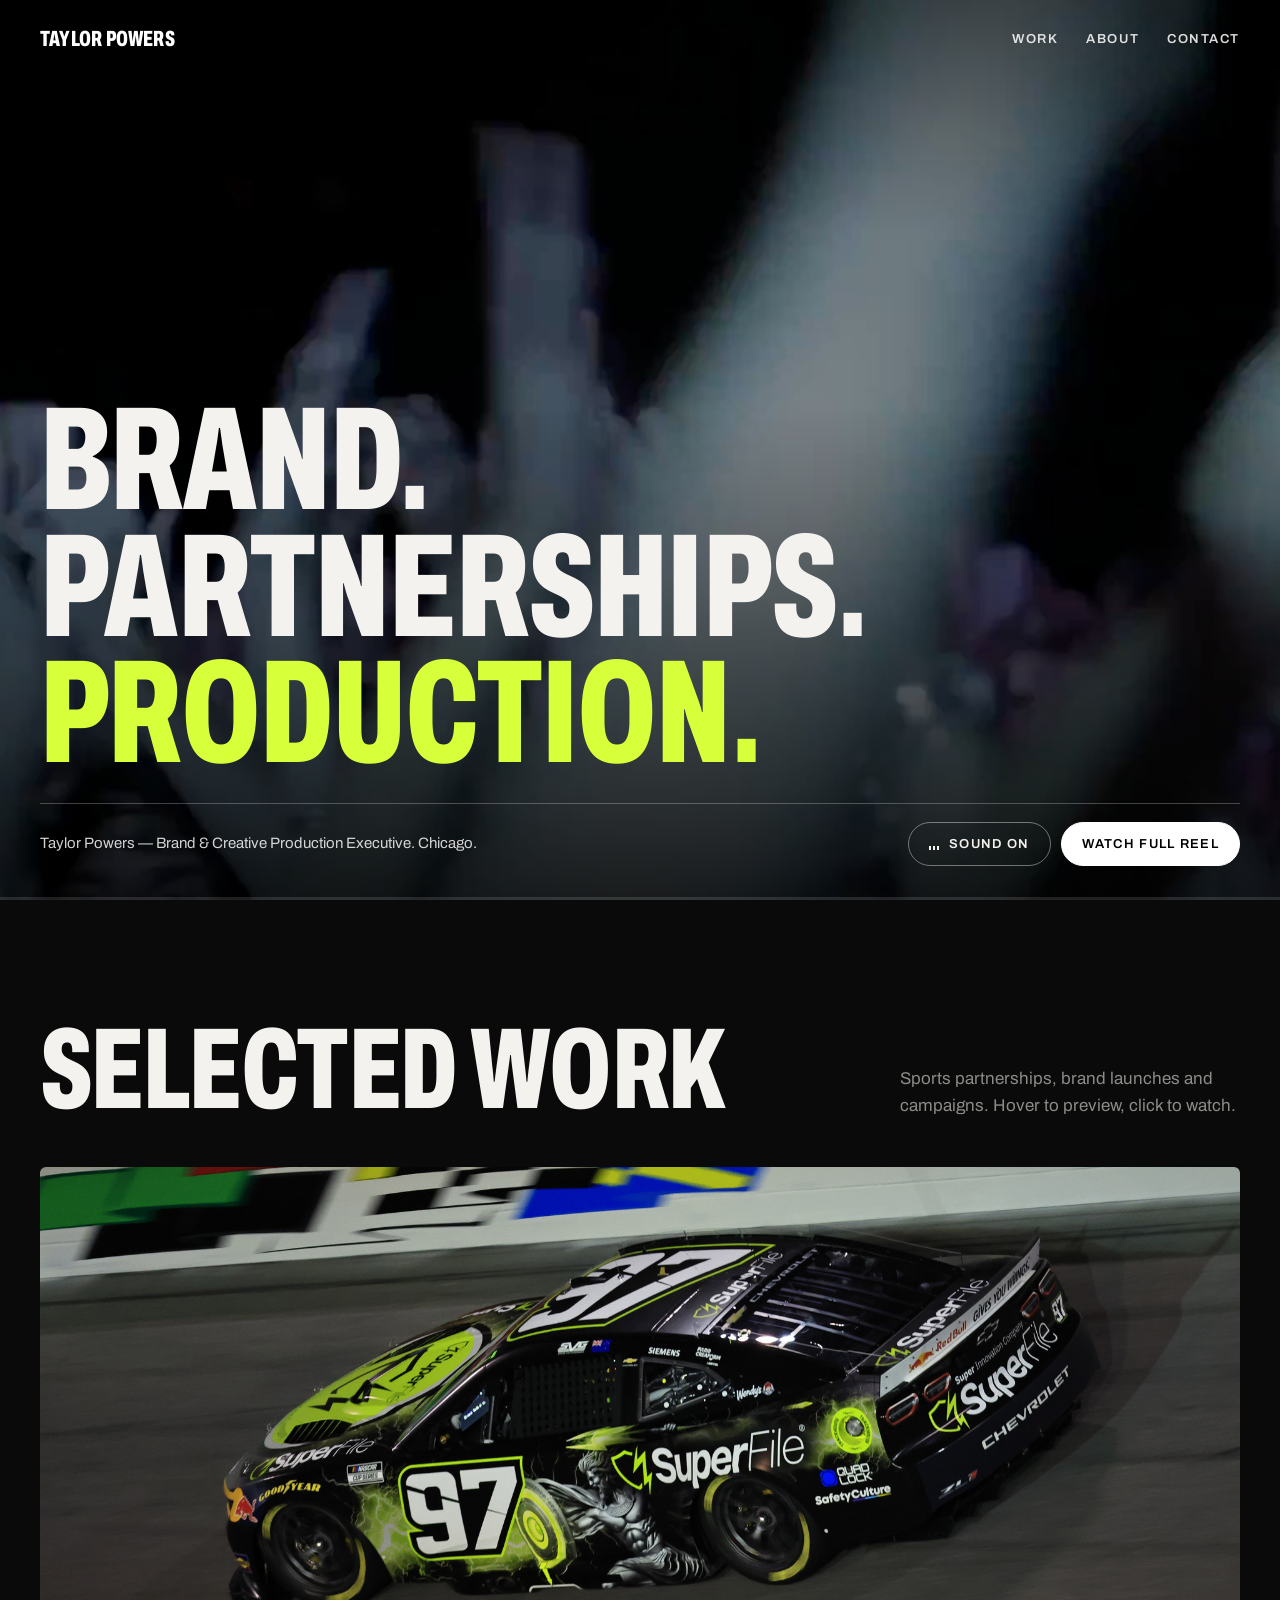
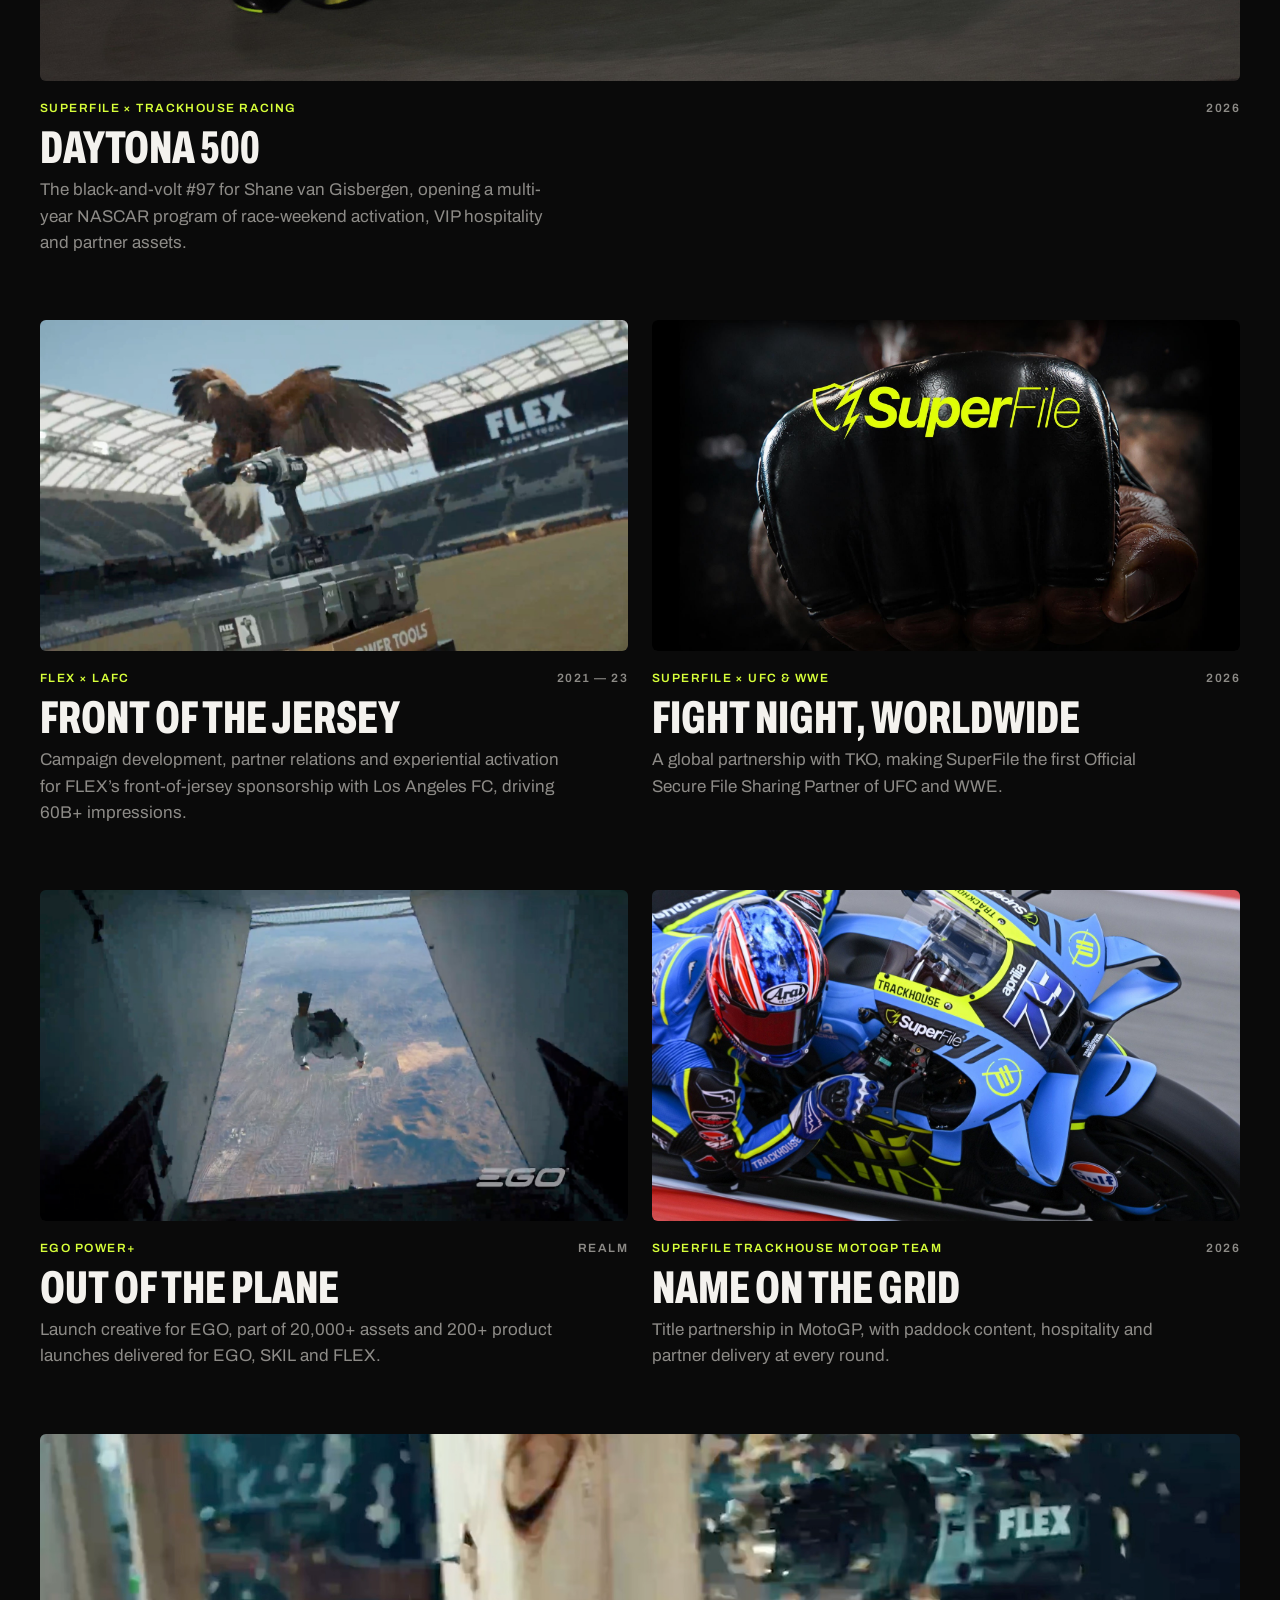
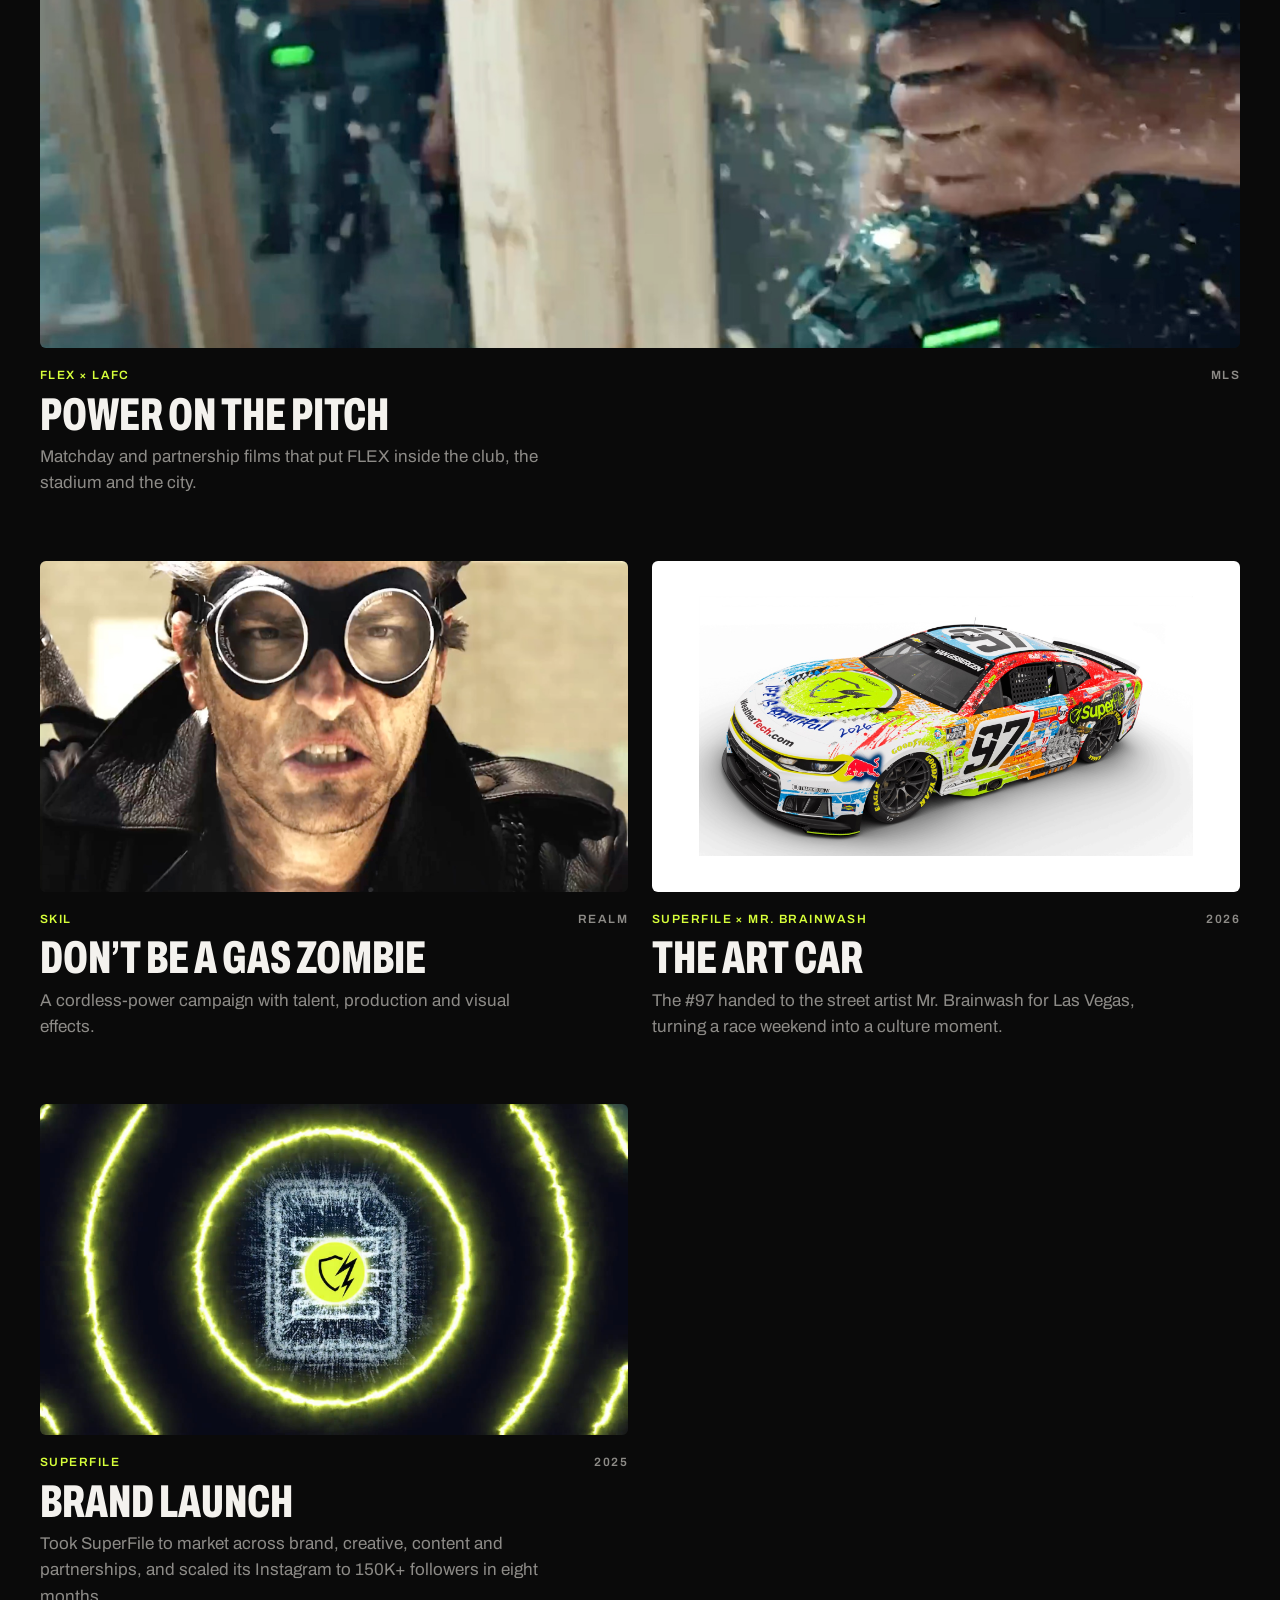
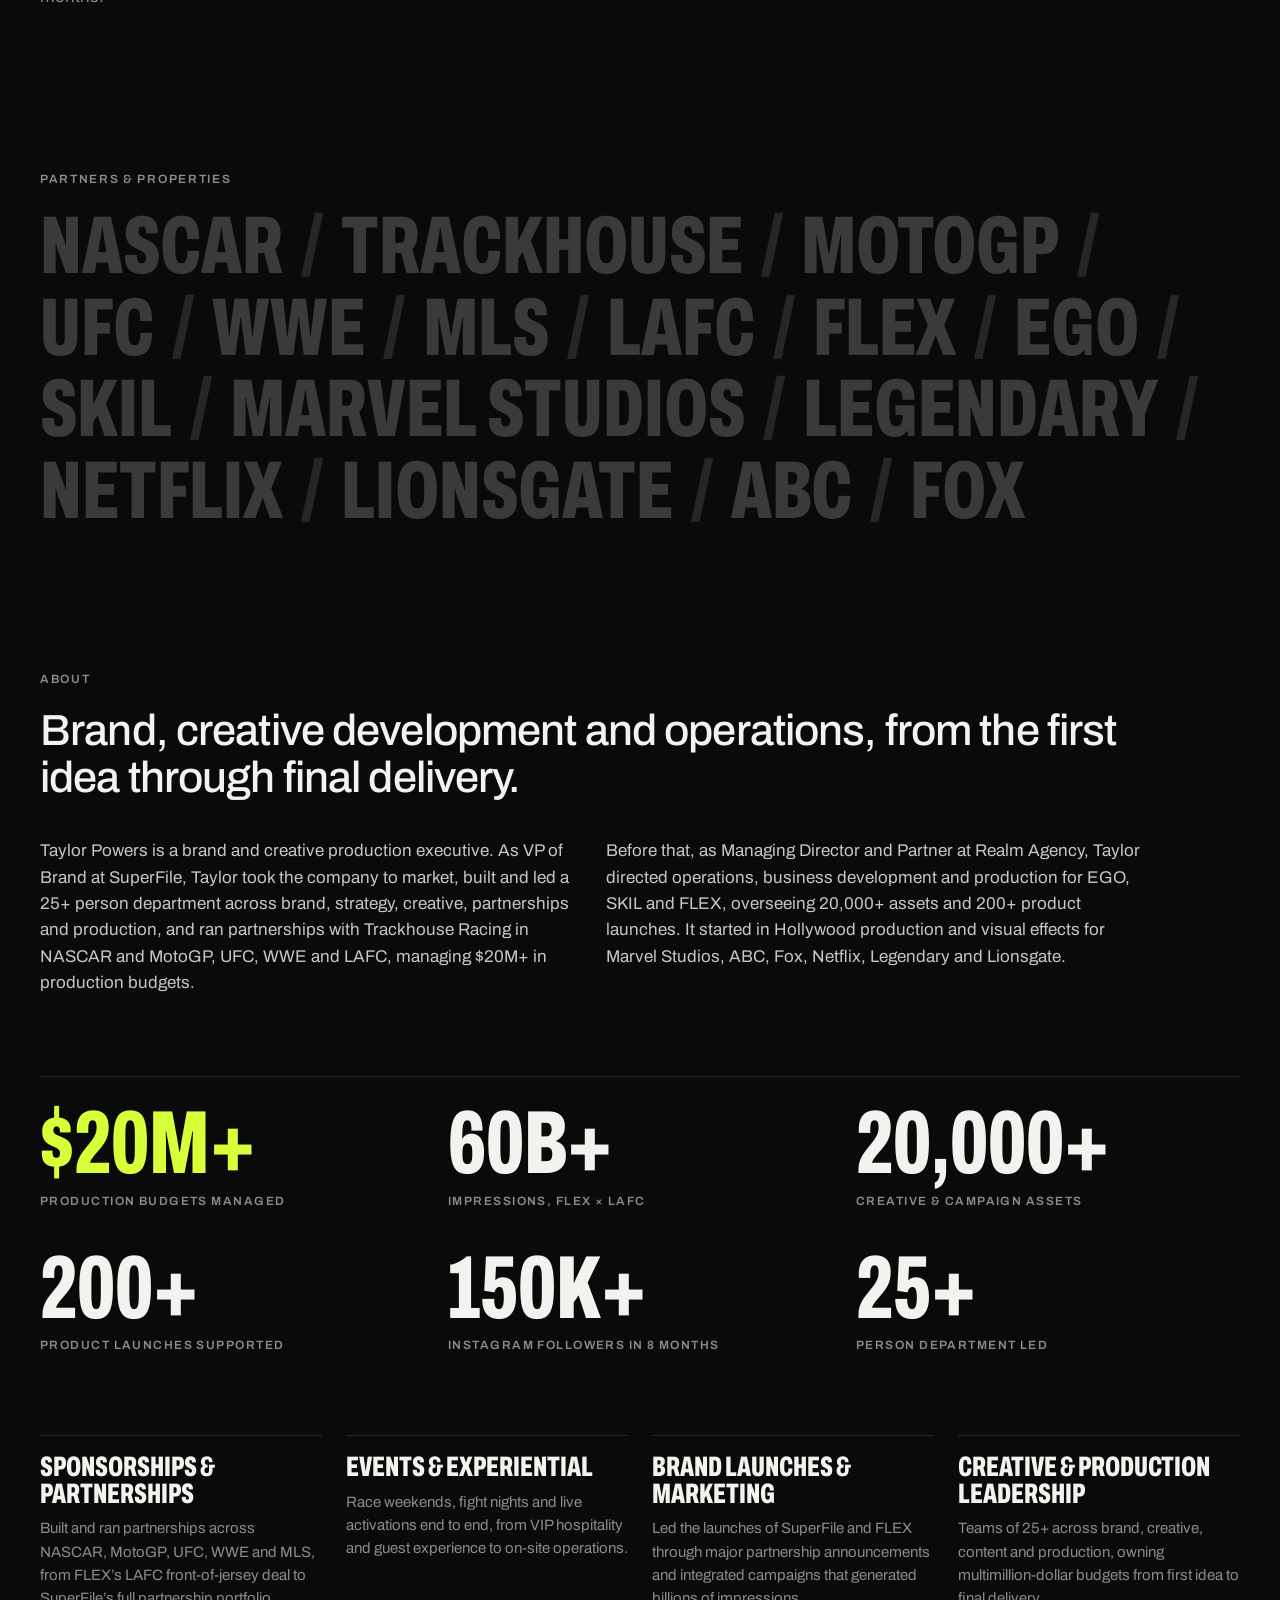
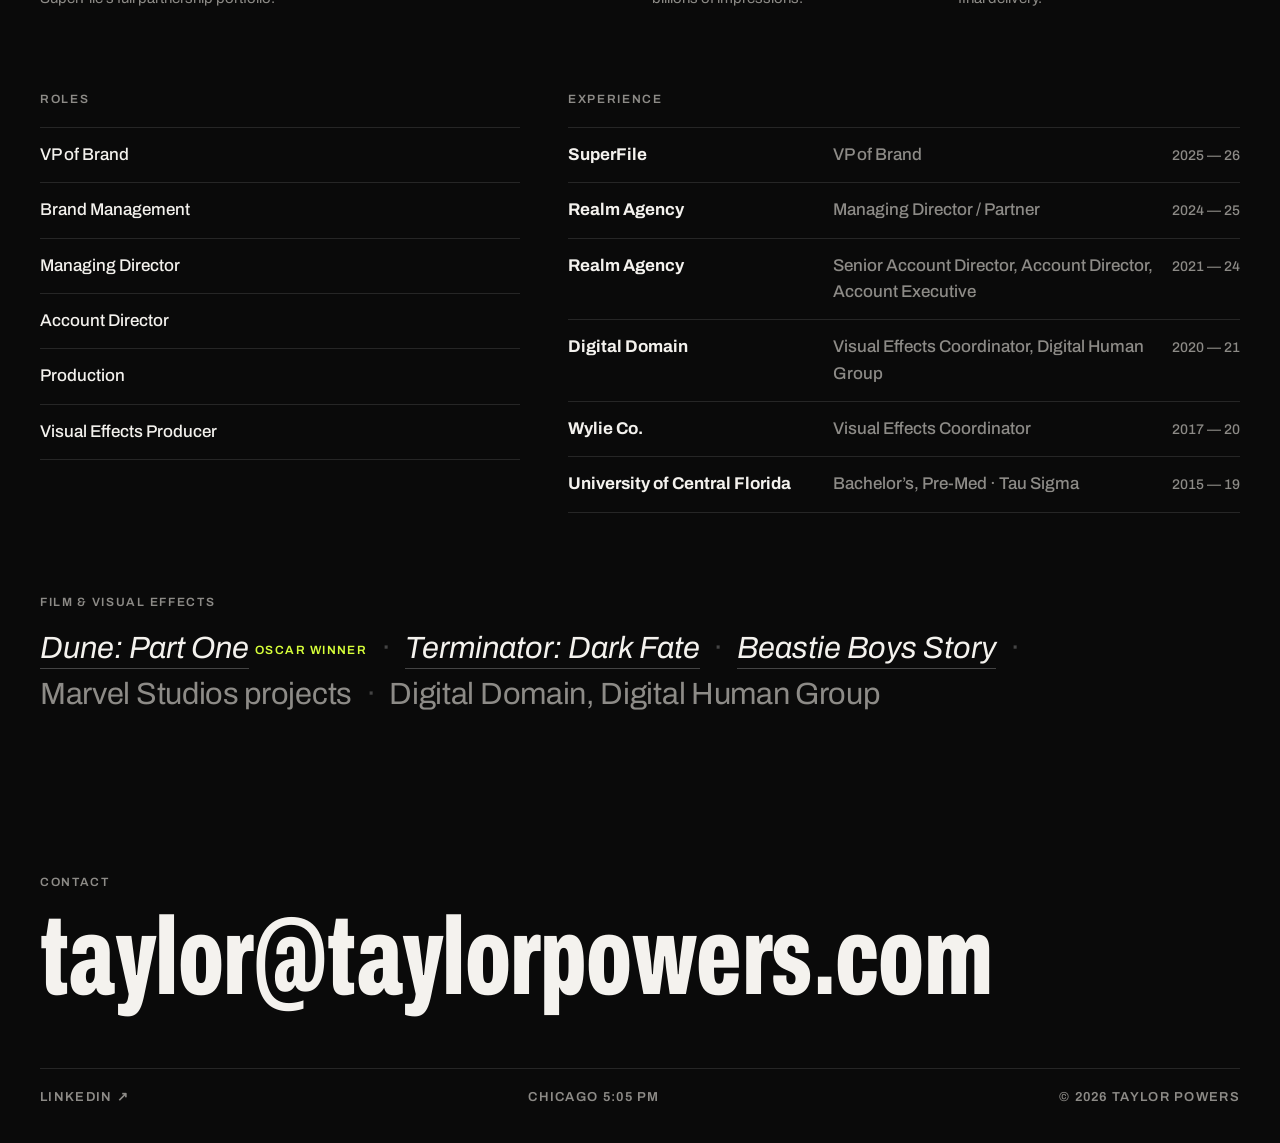
==== commit 2ba17101: "Update content from resume v9: new figures, capabilities, credits and studios" ====
--- a/index.html
+++ b/index.html
@@ -3,10 +3,10 @@
 <head>
 <meta charset="utf-8">
 <meta name="viewport" content="width=device-width, initial-scale=1, viewport-fit=cover">
-<title>Taylor Powers — Brand, Partnerships &amp; Production</title>
-<meta name="description" content="Taylor Powers leads brand, sports partnerships and production: SuperFile with Trackhouse Racing, UFC and WWE; FLEX with LAFC; EGO and SKIL. Formerly visual effects at Digital Domain and Wylie Co.">
-<meta property="og:title" content="Taylor Powers — Brand, Partnerships & Production">
-<meta property="og:description" content="Brand, sports partnerships and production across NASCAR, MotoGP, UFC, WWE and MLS.">
+<title>Taylor Powers — Brand &amp; Creative Production Executive</title>
+<meta name="description" content="Taylor Powers, brand and creative production executive. Former VP of Brand at SuperFile and Managing Director / Partner at Realm Agency: sports partnerships with NASCAR, MotoGP, UFC, WWE and MLS, and an earlier career in Hollywood visual effects.">
+<meta property="og:title" content="Taylor Powers — Brand & Creative Production Executive">
+<meta property="og:description" content="Events, sponsorships, brand launches and production across NASCAR, MotoGP, UFC, WWE and MLS.">
 <meta property="og:type" content="website">
 <meta property="og:url" content="https://taylorpowers.com">
 <meta property="og:image" content="https://taylorpowers.com/assets/clips/flex-falcon.jpg">
@@ -17,7 +17,7 @@
 <link rel="preconnect" href="https://fonts.gstatic.com" crossorigin>
 <link rel="stylesheet" href="https://fonts.googleapis.com/css2?family=Archivo:wdth,wght@62..125,100..900&display=swap">
 <link rel="preload" as="image" href="assets/video/reel-poster.jpg">
-<link rel="stylesheet" href="assets/site.css?v=9">
+<link rel="stylesheet" href="assets/site.css?v=10">
 </head>
 <body>
 
@@ -44,7 +44,7 @@
         <span class="line"><span>Production.</span></span>
       </h1>
       <div class="reel-controls">
-        <p class="reel-who">Taylor Powers — VP of Brand, SuperFile. Chicago.</p>
+        <p class="reel-who">Taylor Powers — Brand &amp; Creative Production Executive. Chicago.</p>
         <div class="reel-buttons">
           <button type="button" class="chip-btn" id="soundBtn" aria-pressed="false"><span class="bars" aria-hidden="true"><i></i><i></i><i></i></span><span class="t">Sound on</span></button>
           <button type="button" class="chip-btn solid" data-video="assets/video/reel.mp4" data-title="Showreel">Watch full reel</button>
@@ -69,7 +69,7 @@
         </a>
         <div class="meta"><span class="client">SuperFile × Trackhouse Racing</span><span class="year">2026</span></div>
         <h3>Daytona 500</h3>
-        <p>The black-and-volt #97 for Shane van Gisbergen, opening a multi-year NASCAR program built on race-weekend activation and VIP hospitality.</p>
+        <p>The black-and-volt #97 for Shane van Gisbergen, opening a multi-year NASCAR program of race-weekend activation, VIP hospitality and partner assets.</p>
       </article>
 
       <article class="tile">
@@ -80,7 +80,7 @@
         </button>
         <div class="meta"><span class="client">FLEX × LAFC</span><span class="year">2021 — 23</span></div>
         <h3>Front of the jersey</h3>
-        <p>Strategy, activation and content for FLEX’s front-of-jersey partnership with Los Angeles FC.</p>
+        <p>Campaign development, partner relations and experiential activation for FLEX’s front-of-jersey sponsorship with Los Angeles FC, driving 60B+ impressions.</p>
       </article>
 
       <article class="tile">
@@ -101,7 +101,7 @@
         </button>
         <div class="meta"><span class="client">EGO Power+</span><span class="year">Realm</span></div>
         <h3>Out of the plane</h3>
-        <p>Launch creative for EGO outdoor power equipment, shot in the air and on the ground.</p>
+        <p>Launch creative for EGO, part of 20,000+ assets and 200+ product launches delivered for EGO, SKIL and FLEX.</p>
       </article>
 
       <article class="tile">
@@ -153,7 +153,7 @@
         </button>
         <div class="meta"><span class="client">SuperFile</span><span class="year">2025</span></div>
         <h3>Brand launch</h3>
-        <p>Taking a new brand to market: identity, voice, film and the sports program behind it.</p>
+        <p>Took SuperFile to market across brand, creative, content and partnerships, and scaled its Instagram to 150K+ followers in eight months.</p>
       </article>
     </div>
   </section>
@@ -162,7 +162,7 @@
   <section class="partners" aria-label="Partners and properties">
     <p class="kick">Partners &amp; properties</p>
     <ul>
-      <li>NASCAR</li><li>Trackhouse</li><li>MotoGP</li><li>UFC</li><li>WWE</li><li>MLS</li><li>LAFC</li><li>FLEX</li><li>EGO</li><li>SKIL</li><li>Warner Bros.</li><li>Marvel Studios</li>
+      <li>NASCAR</li><li>Trackhouse</li><li>MotoGP</li><li>UFC</li><li>WWE</li><li>MLS</li><li>LAFC</li><li>FLEX</li><li>EGO</li><li>SKIL</li><li>Marvel Studios</li><li>Legendary</li><li>Netflix</li><li>Lionsgate</li><li>ABC</li><li>Fox</li>
     </ul>
   </section>
 
@@ -170,18 +170,26 @@
   <section class="about" id="about">
     <div class="about-main">
       <p class="kick">About</p>
-      <p class="lead">Taylor Powers builds brands in public: on race cars, jerseys, fight nights and broadcast.</p>
+      <p class="lead">Brand, creative development and operations, from the first idea through final delivery.</p>
       <div class="cols">
-        <p>As VP of Brand at SuperFile, Taylor took the company to market and built its sports and entertainment program, with Trackhouse Racing in NASCAR and MotoGP and a global partnership with UFC and WWE, managing more than $20 million in production.</p>
-        <p>Before that, as Managing Director and Partner at Realm Agency, Taylor ran operations and production for FLEX, EGO and SKIL, and activated FLEX’s front-of-jersey sponsorship with LAFC. It all started in feature-film visual effects at Wylie Co. and Digital Domain.</p>
+        <p>Taylor Powers is a brand and creative production executive. As VP of Brand at SuperFile, Taylor took the company to market, built and led a 25+ person department across brand, strategy, creative, partnerships and production, and ran partnerships with Trackhouse Racing in NASCAR and MotoGP, UFC, WWE and LAFC, managing $20M+ in production budgets.</p>
+        <p>Before that, as Managing Director and Partner at Realm Agency, Taylor directed operations, business development and production for EGO, SKIL and FLEX, overseeing 20,000+ assets and 200+ product launches. It started in Hollywood production and visual effects for Marvel Studios, ABC, Fox, Netflix, Legendary and Lionsgate.</p>
       </div>
     </div>
     <dl class="figures">
-      <div><dt>$20M+</dt><dd>Production managed</dd></div>
-      <div><dt>40B+</dt><dd>Impressions for FLEX</dd></div>
-      <div><dt>5,000+</dt><dd>Assets delivered</dd></div>
-      <div><dt>25+</dt><dd>Largest team led</dd></div>
+      <div><dt>$20M+</dt><dd>Production budgets managed</dd></div>
+      <div><dt>60B+</dt><dd>Impressions, FLEX × LAFC</dd></div>
+      <div><dt>20,000+</dt><dd>Creative &amp; campaign assets</dd></div>
+      <div><dt>200+</dt><dd>Product launches supported</dd></div>
+      <div><dt>150K+</dt><dd>Instagram followers in 8 months</dd></div>
+      <div><dt>25+</dt><dd>Person department led</dd></div>
     </dl>
+    <div class="pillars">
+      <div><h3>Sponsorships &amp; Partnerships</h3><p>Built and ran partnerships across NASCAR, MotoGP, UFC, WWE and MLS, from FLEX’s LAFC front-of-jersey deal to SuperFile’s full partnership portfolio.</p></div>
+      <div><h3>Events &amp; Experiential</h3><p>Race weekends, fight nights and live activations end to end, from VIP hospitality and guest experience to on-site operations.</p></div>
+      <div><h3>Brand Launches &amp; Marketing</h3><p>Led the launches of SuperFile and FLEX through major partnership announcements and integrated campaigns that generated billions of impressions.</p></div>
+      <div><h3>Creative &amp; Production Leadership</h3><p>Teams of 25+ across brand, creative, content and production, owning multimillion-dollar budgets from first idea to final delivery.</p></div>
+    </div>
     <div class="two">
       <div>
         <p class="kick">Roles</p>
@@ -194,19 +202,20 @@
         <ol class="list exp">
           <li><b>SuperFile</b><span>VP of Brand</span><em>2025 — 26</em></li>
           <li><b>Realm Agency</b><span>Managing Director / Partner</span><em>2024 — 25</em></li>
-          <li><b>Realm Agency</b><span>Account Director</span><em>2021 — 24</em></li>
-          <li><b>Digital Domain</b><span>Visual Effects</span><em>2020 — 21</em></li>
-          <li><b>Wylie Co.</b><span>Visual Effects</span><em>2017 — 20</em></li>
+          <li><b>Realm Agency</b><span>Senior Account Director, Account Director, Account Executive</span><em>2021 — 24</em></li>
+          <li><b>Digital Domain</b><span>Visual Effects Coordinator, Digital Human Group</span><em>2020 — 21</em></li>
+          <li><b>Wylie Co.</b><span>Visual Effects Coordinator</span><em>2017 — 20</em></li>
+          <li><b>University of Central Florida</b><span>Bachelor’s, Pre-Med · Tau Sigma</span><em>2015 — 19</em></li>
         </ol>
       </div>
     </div>
     <div class="films">
       <p class="kick">Film &amp; visual effects</p>
       <ul>
-        <li><button type="button" data-yt="8g18jFHCLXk" data-title="Dune — Trailer"><i>Dune</i></button></li>
-        <li><button type="button" data-yt="aWzlQ2N6qqg" data-title="Doctor Strange in the Multiverse of Madness — Trailer"><i>Doctor Strange in the Multiverse of Madness</i></button></li>
+        <li><button type="button" data-yt="8g18jFHCLXk" data-title="Dune: Part One — Trailer"><i>Dune: Part One</i></button><small>Oscar winner</small></li>
+        <li><button type="button" data-yt="oxy8udgWRmo" data-title="Terminator: Dark Fate — Trailer"><i>Terminator: Dark Fate</i></button></li>
         <li><button type="button" data-yt="ZCyqR2RXoQU" data-title="Beastie Boys Story — Trailer"><i>Beastie Boys Story</i></button></li>
-        <li><span><i>Grand Theft Auto</i></span></li>
+        <li><span>Marvel Studios projects</span></li>
         <li><span>Digital Domain, Digital Human Group</span></li>
       </ul>
     </div>
@@ -229,6 +238,6 @@
   <div class="player-bar"><span id="playerTitle"></span><button type="button" id="playerClose">Close ✕</button></div>
 </dialog>
 
-<script src="assets/site.js?v=9" defer></script>
+<script src="assets/site.js?v=10" defer></script>
 </body>
 </html>
--- a/assets/site.css
+++ b/assets/site.css
@@ -103,7 +103,7 @@
 .cols { display: grid; grid-template-columns: repeat(2, minmax(0, 1fr)); gap: 32px; color: #c9c6c0; }
 .cols p { margin: 0; }
 @media (max-width: 760px) { .cols { grid-template-columns: minmax(0, 1fr); gap: 18px; } }
-.figures { margin: 0; display: grid; grid-template-columns: repeat(4, minmax(0, 1fr)); gap: 24px; border-top: 1px solid var(--line); padding-top: 28px; }
+.figures { margin: 0; display: grid; grid-template-columns: repeat(3, minmax(0, 1fr)); gap: 40px 24px; border-top: 1px solid var(--line); padding-top: 28px; }
 .figures dt { font-weight: 800; font-stretch: 62%; font-size: clamp(56px, 7vw, 120px); line-height: .85; }
 .figures div:nth-child(1) dt { color: var(--accent); }
 .figures dd { margin: 10px 0 0; font-size: 12px; font-weight: 600; letter-spacing: .12em; text-transform: uppercase; color: var(--muted); }
@@ -121,6 +121,13 @@
 .films button { border-bottom: 1px solid #444; transition: border-color .2s, color .2s; }
 .films button:hover { color: var(--accent); border-color: var(--accent); }
 .films span { color: var(--muted); }
+.films small { margin-left: .5em; font-size: 12px; font-weight: 600; letter-spacing: .12em; text-transform: uppercase; color: var(--accent); vertical-align: middle; }
+.pillars { display: grid; grid-template-columns: repeat(4, minmax(0, 1fr)); gap: 24px; }
+.pillars div { border-top: 1px solid var(--line); padding-top: 18px; }
+.pillars h3 { margin: 0 0 10px; font-weight: 800; font-stretch: 62%; text-transform: uppercase; font-size: clamp(26px, 2.2vw, 34px); line-height: .95; }
+.pillars p { margin: 0; color: var(--muted); font-size: 15px; }
+@media (max-width: 960px) { .pillars { grid-template-columns: repeat(2, minmax(0, 1fr)); } }
+@media (max-width: 560px) { .pillars { grid-template-columns: minmax(0, 1fr); } }
 
 /* Contact */
 .contact { padding: 160px var(--g) 36px; }
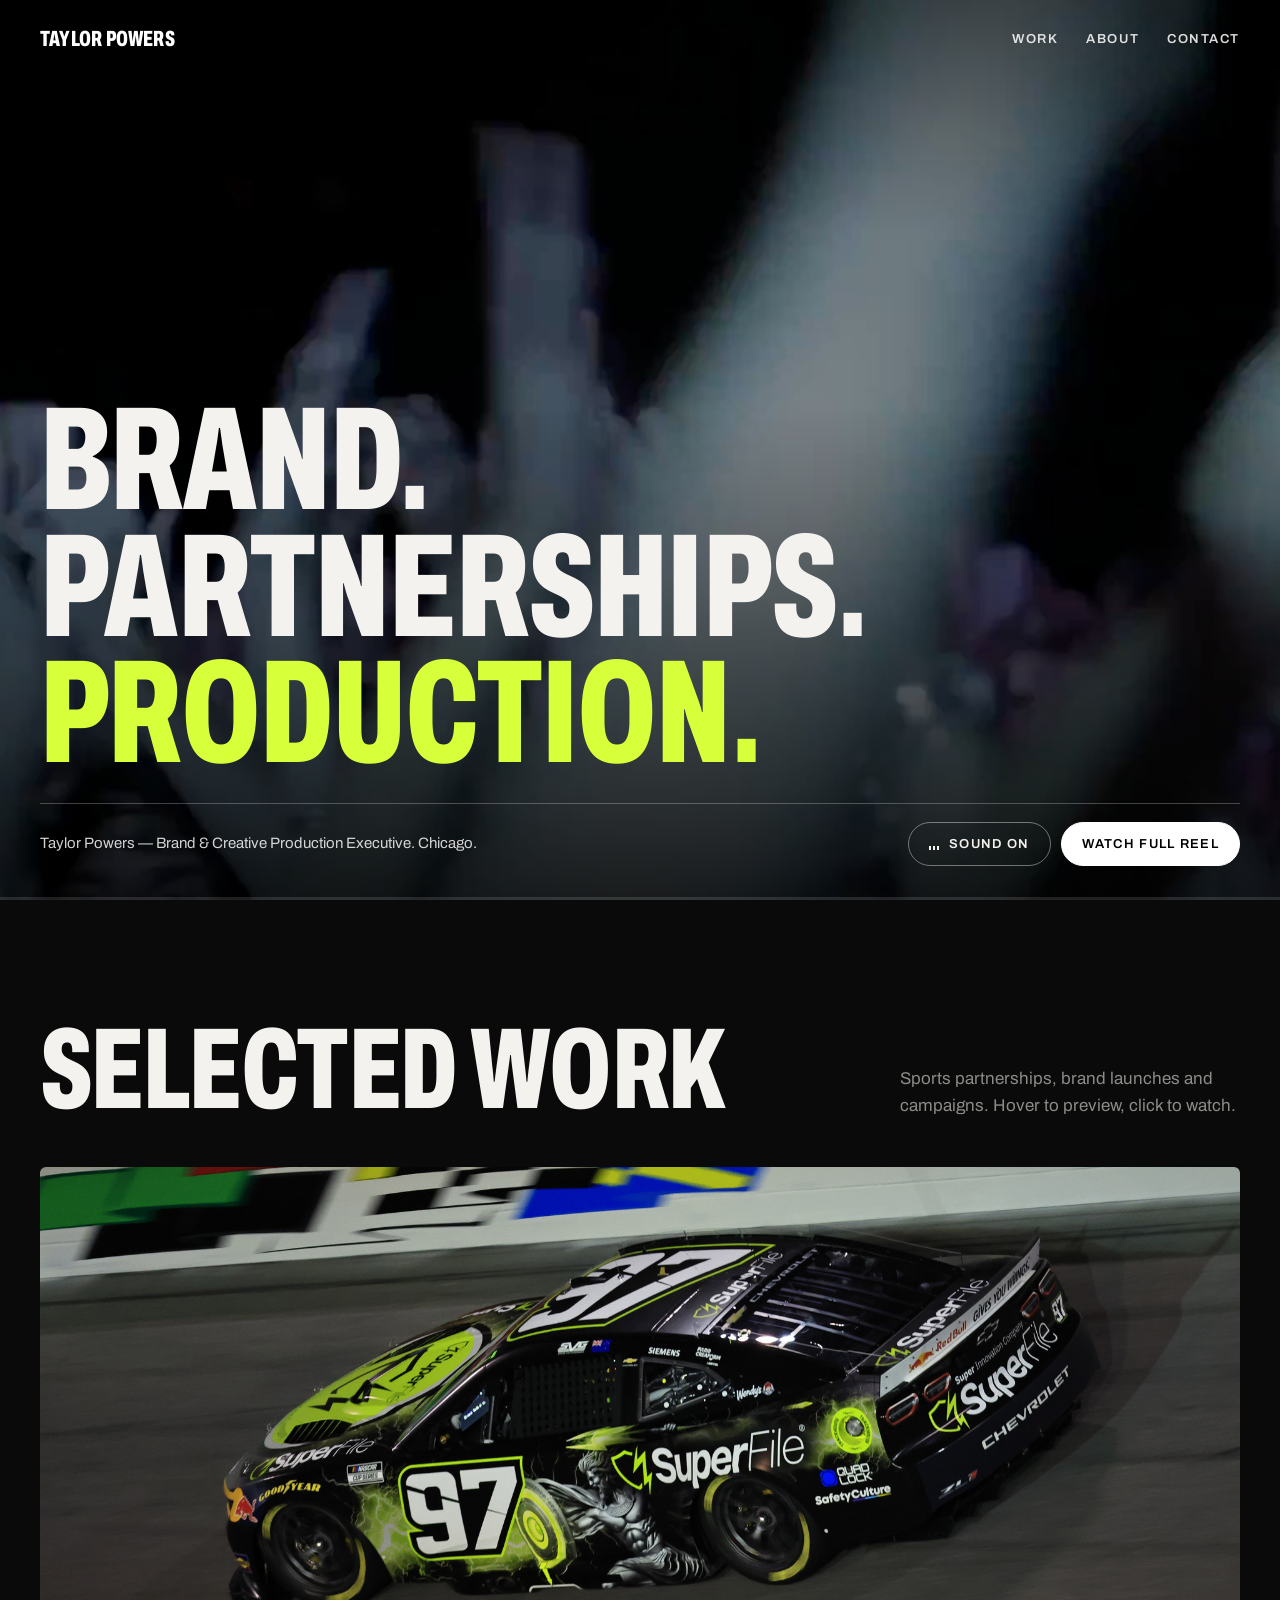
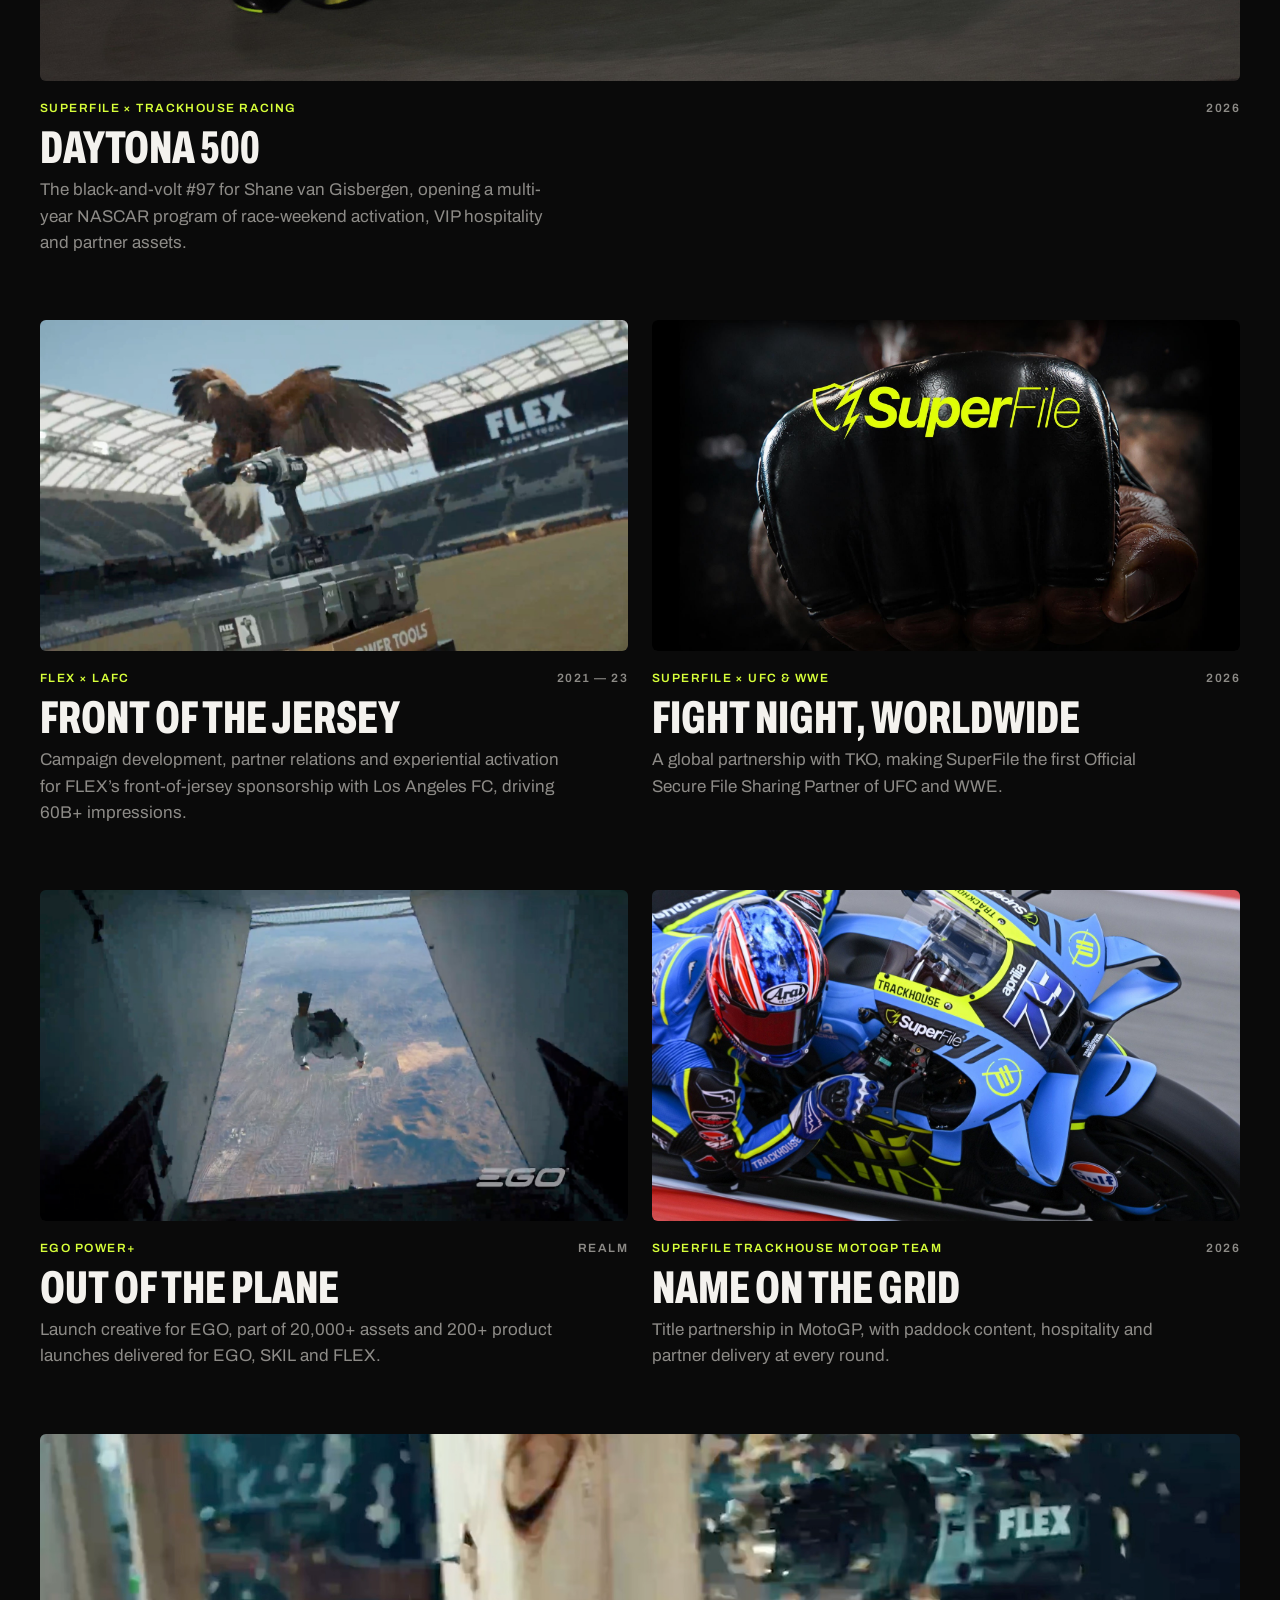
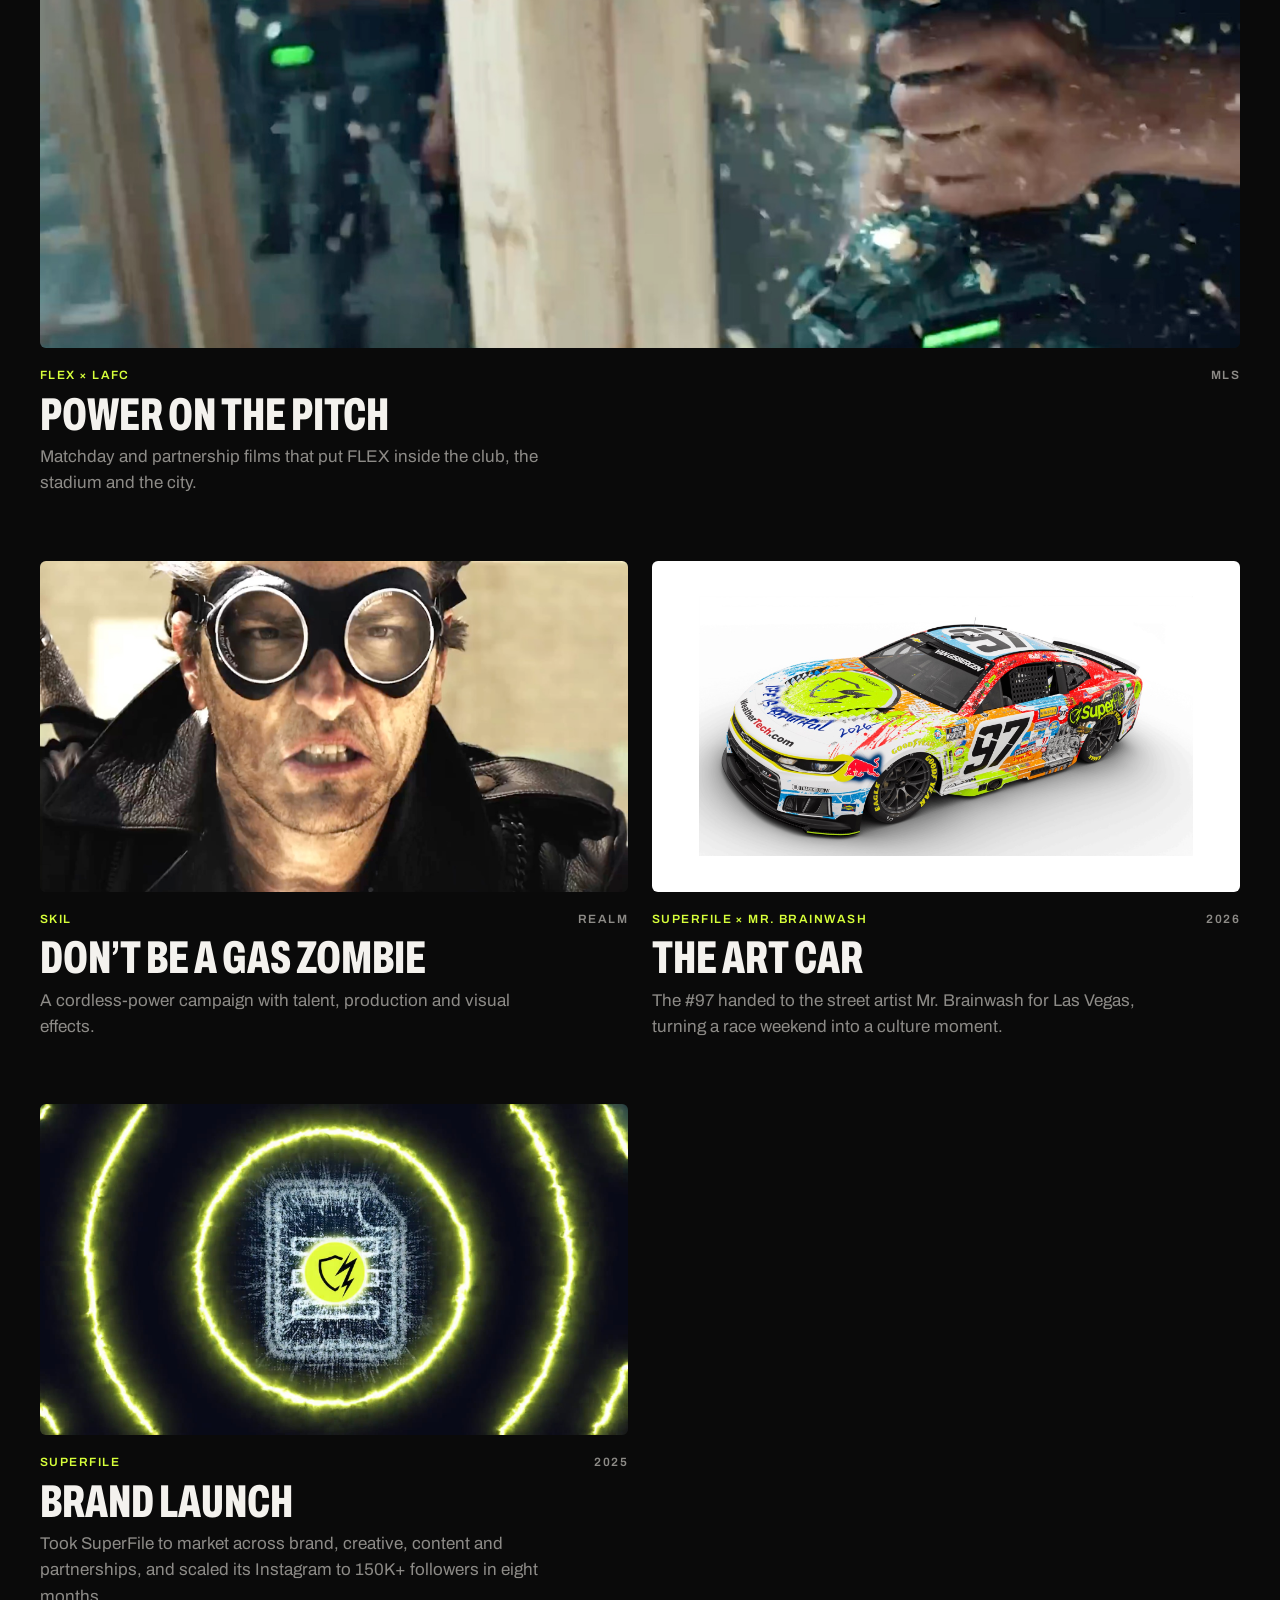
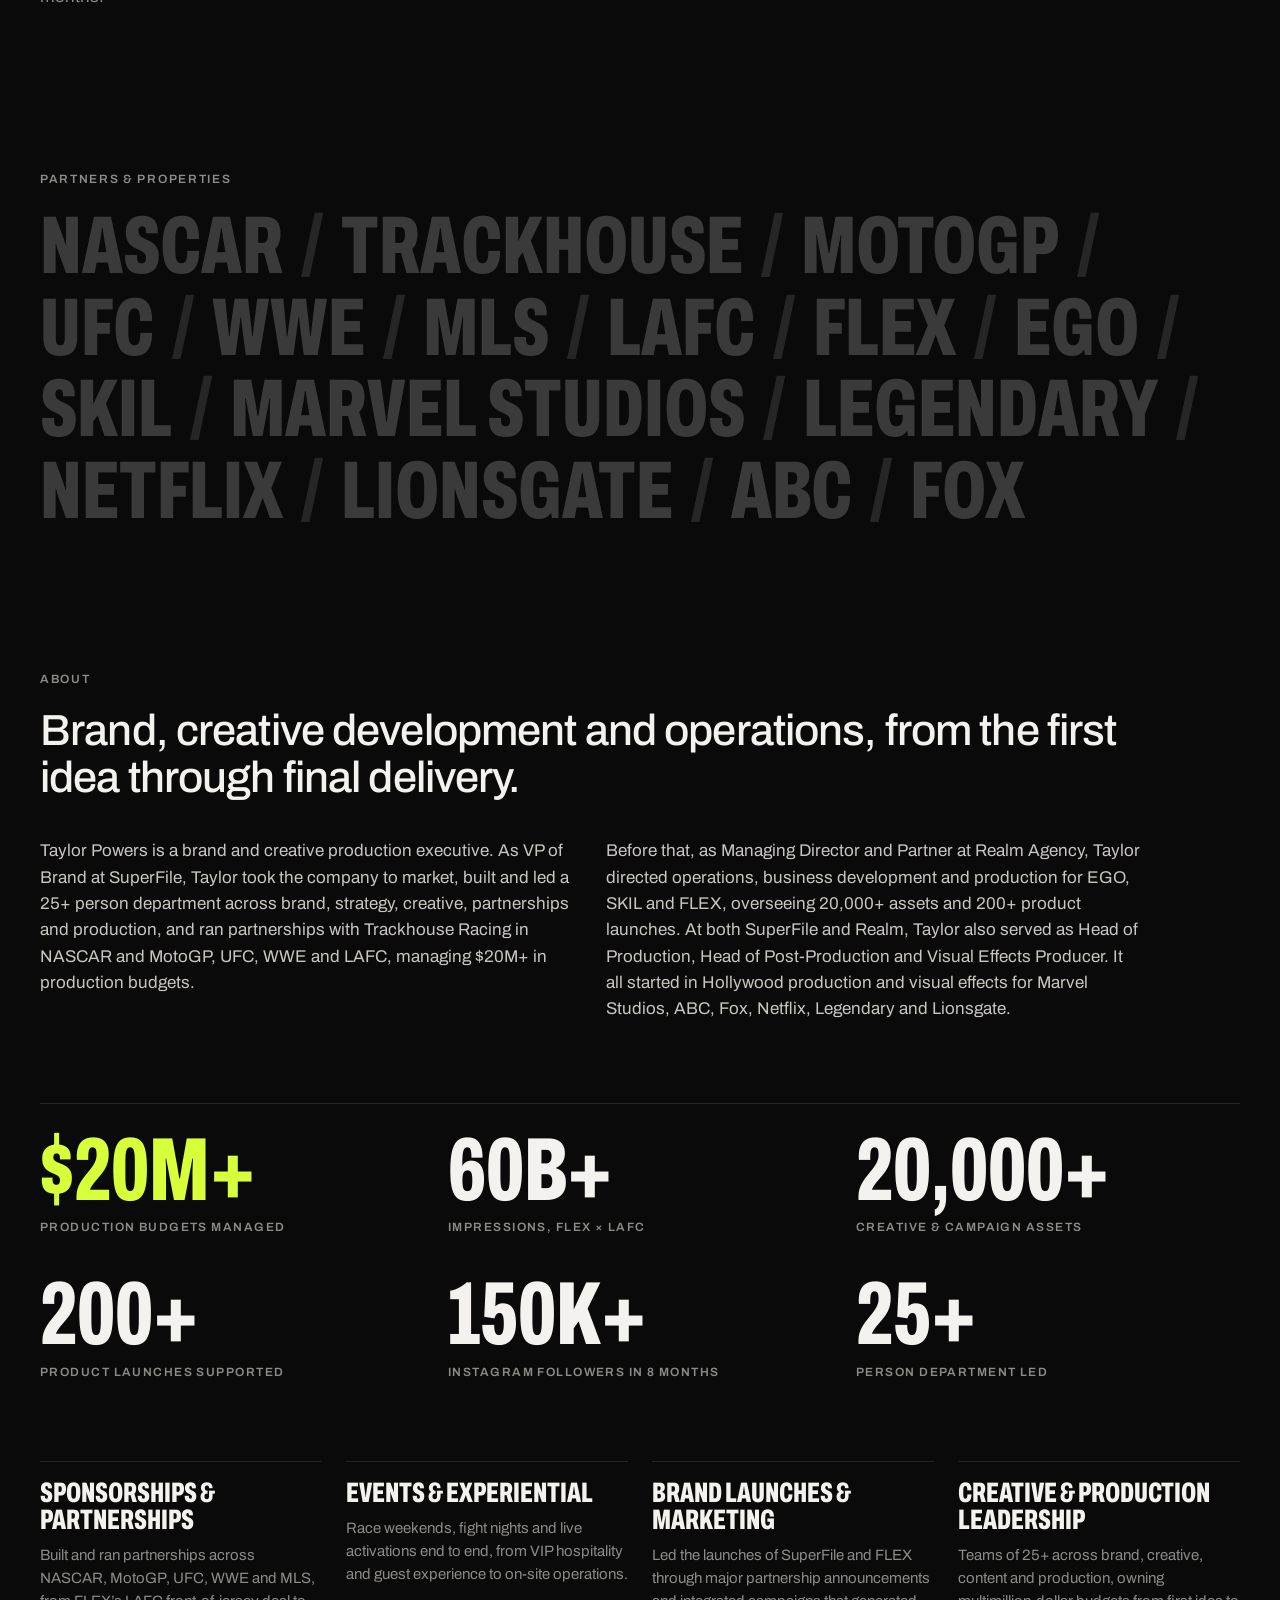
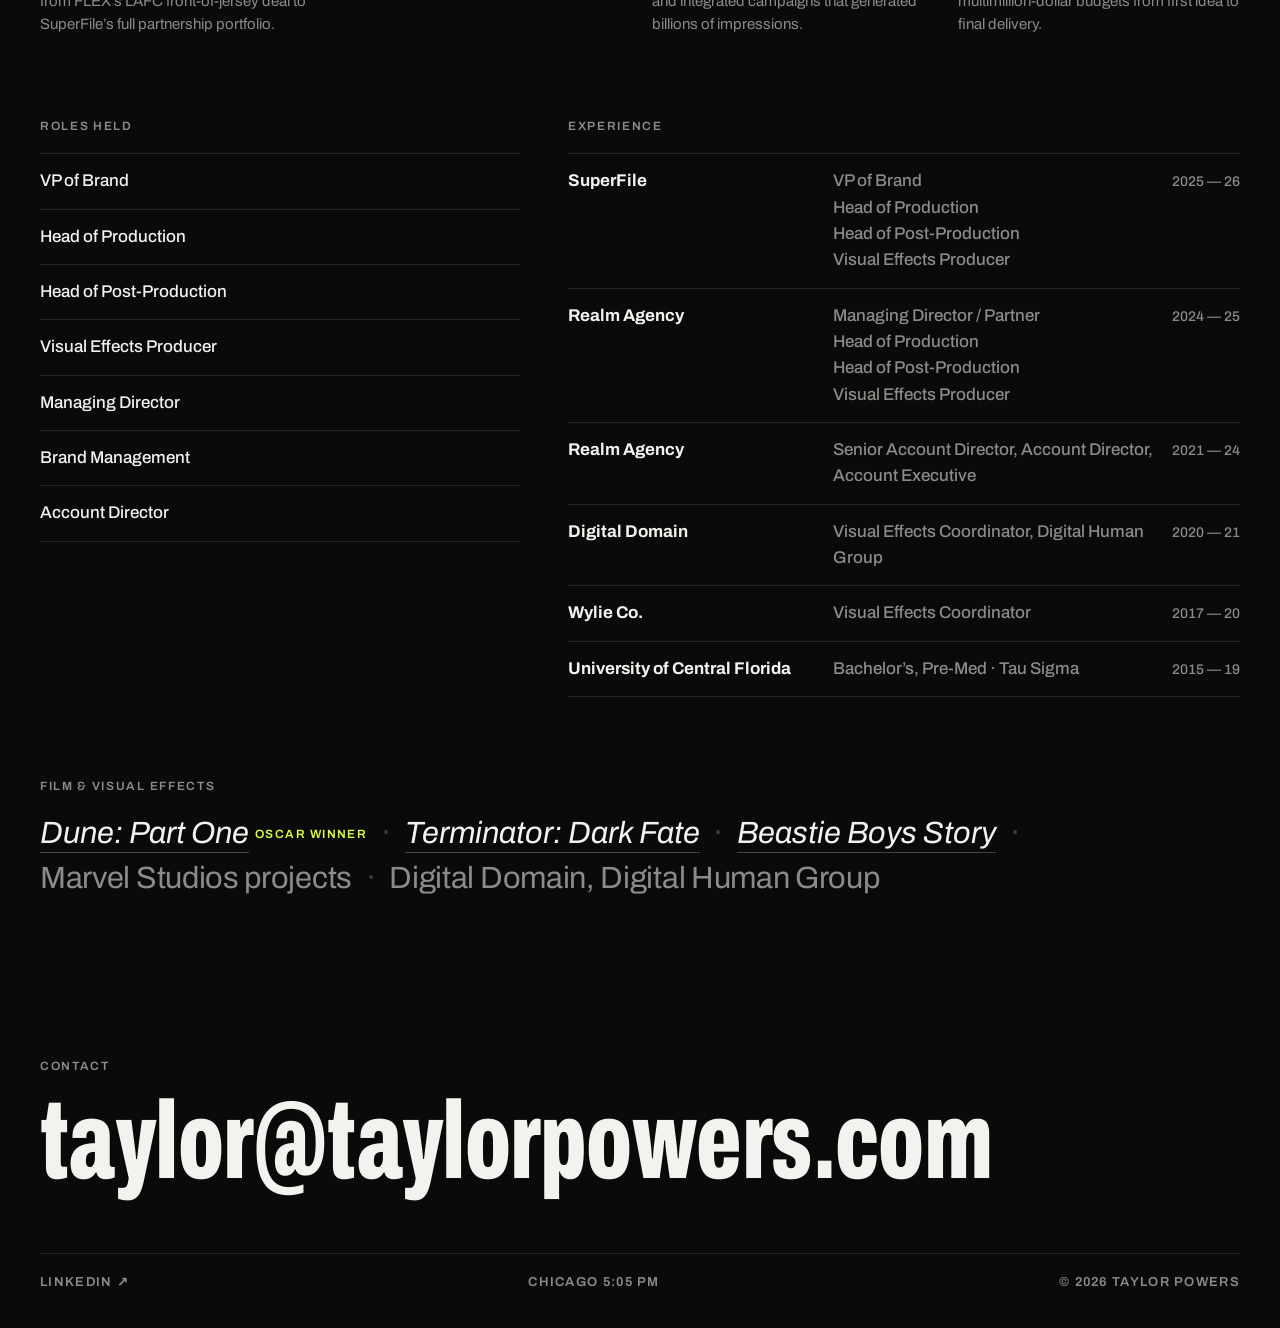
==== commit 019dd20e: "Add Head of Production, Head of Post-Production and VFX Producer roles at SuperFile and Realm" ====
--- a/index.html
+++ b/index.html
@@ -17,7 +17,7 @@
 <link rel="preconnect" href="https://fonts.gstatic.com" crossorigin>
 <link rel="stylesheet" href="https://fonts.googleapis.com/css2?family=Archivo:wdth,wght@62..125,100..900&display=swap">
 <link rel="preload" as="image" href="assets/video/reel-poster.jpg">
-<link rel="stylesheet" href="assets/site.css?v=10">
+<link rel="stylesheet" href="assets/site.css?v=11">
 </head>
 <body>
 
@@ -173,7 +173,7 @@
       <p class="lead">Brand, creative development and operations, from the first idea through final delivery.</p>
       <div class="cols">
         <p>Taylor Powers is a brand and creative production executive. As VP of Brand at SuperFile, Taylor took the company to market, built and led a 25+ person department across brand, strategy, creative, partnerships and production, and ran partnerships with Trackhouse Racing in NASCAR and MotoGP, UFC, WWE and LAFC, managing $20M+ in production budgets.</p>
-        <p>Before that, as Managing Director and Partner at Realm Agency, Taylor directed operations, business development and production for EGO, SKIL and FLEX, overseeing 20,000+ assets and 200+ product launches. It started in Hollywood production and visual effects for Marvel Studios, ABC, Fox, Netflix, Legendary and Lionsgate.</p>
+        <p>Before that, as Managing Director and Partner at Realm Agency, Taylor directed operations, business development and production for EGO, SKIL and FLEX, overseeing 20,000+ assets and 200+ product launches. At both SuperFile and Realm, Taylor also served as Head of Production, Head of Post-Production and Visual Effects Producer. It all started in Hollywood production and visual effects for Marvel Studios, ABC, Fox, Netflix, Legendary and Lionsgate.</p>
       </div>
     </div>
     <dl class="figures">
@@ -192,16 +192,16 @@
     </div>
     <div class="two">
       <div>
-        <p class="kick">Roles</p>
+        <p class="kick">Roles held</p>
         <ul class="list">
-          <li>VP of Brand</li><li>Brand Management</li><li>Managing Director</li><li>Account Director</li><li>Production</li><li>Visual Effects Producer</li>
+          <li>VP of Brand</li><li>Head of Production</li><li>Head of Post-Production</li><li>Visual Effects Producer</li><li>Managing Director</li><li>Brand Management</li><li>Account Director</li>
         </ul>
       </div>
       <div>
         <p class="kick">Experience</p>
         <ol class="list exp">
-          <li><b>SuperFile</b><span>VP of Brand</span><em>2025 — 26</em></li>
-          <li><b>Realm Agency</b><span>Managing Director / Partner</span><em>2024 — 25</em></li>
+          <li><b>SuperFile</b><span>VP of Brand<br>Head of Production<br>Head of Post-Production<br>Visual Effects Producer</span><em>2025 — 26</em></li>
+          <li><b>Realm Agency</b><span>Managing Director / Partner<br>Head of Production<br>Head of Post-Production<br>Visual Effects Producer</span><em>2024 — 25</em></li>
           <li><b>Realm Agency</b><span>Senior Account Director, Account Director, Account Executive</span><em>2021 — 24</em></li>
           <li><b>Digital Domain</b><span>Visual Effects Coordinator, Digital Human Group</span><em>2020 — 21</em></li>
           <li><b>Wylie Co.</b><span>Visual Effects Coordinator</span><em>2017 — 20</em></li>
@@ -238,6 +238,6 @@
   <div class="player-bar"><span id="playerTitle"></span><button type="button" id="playerClose">Close ✕</button></div>
 </dialog>
 
-<script src="assets/site.js?v=10" defer></script>
+<script src="assets/site.js?v=11" defer></script>
 </body>
 </html>
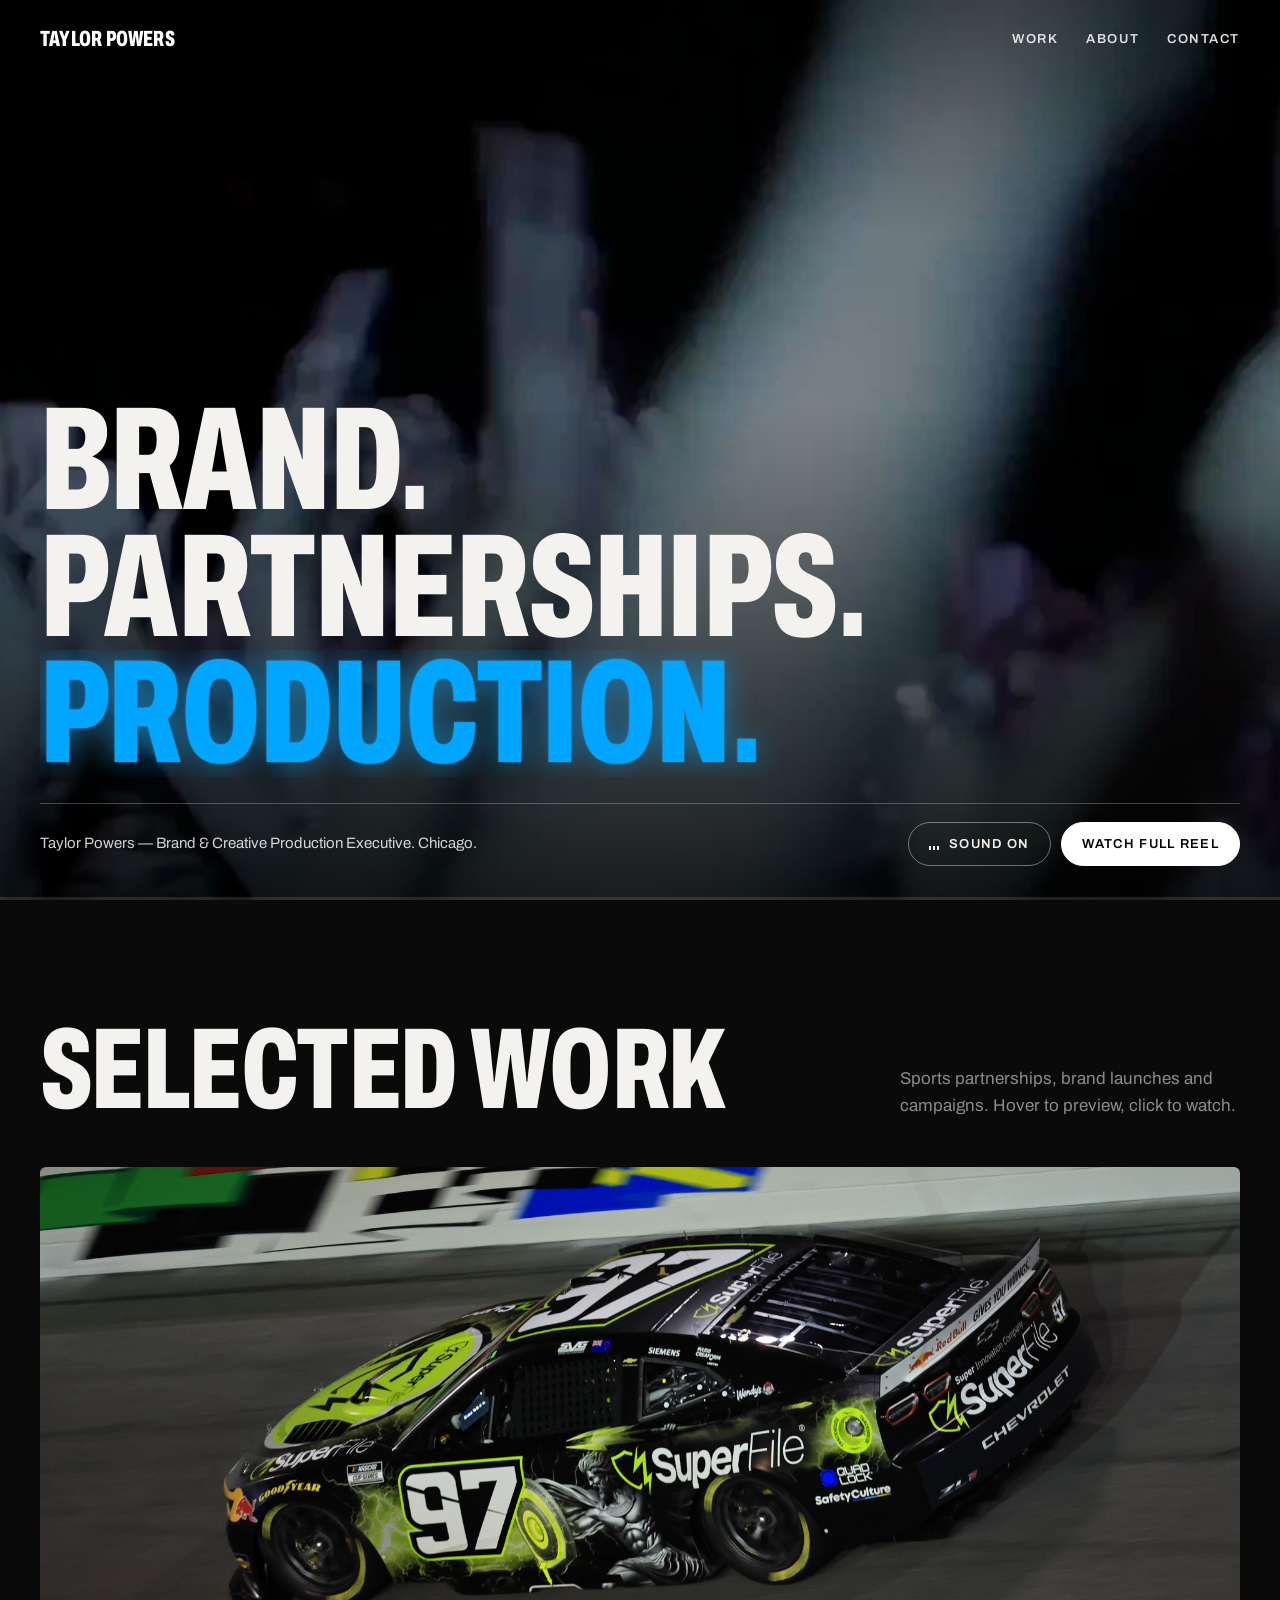
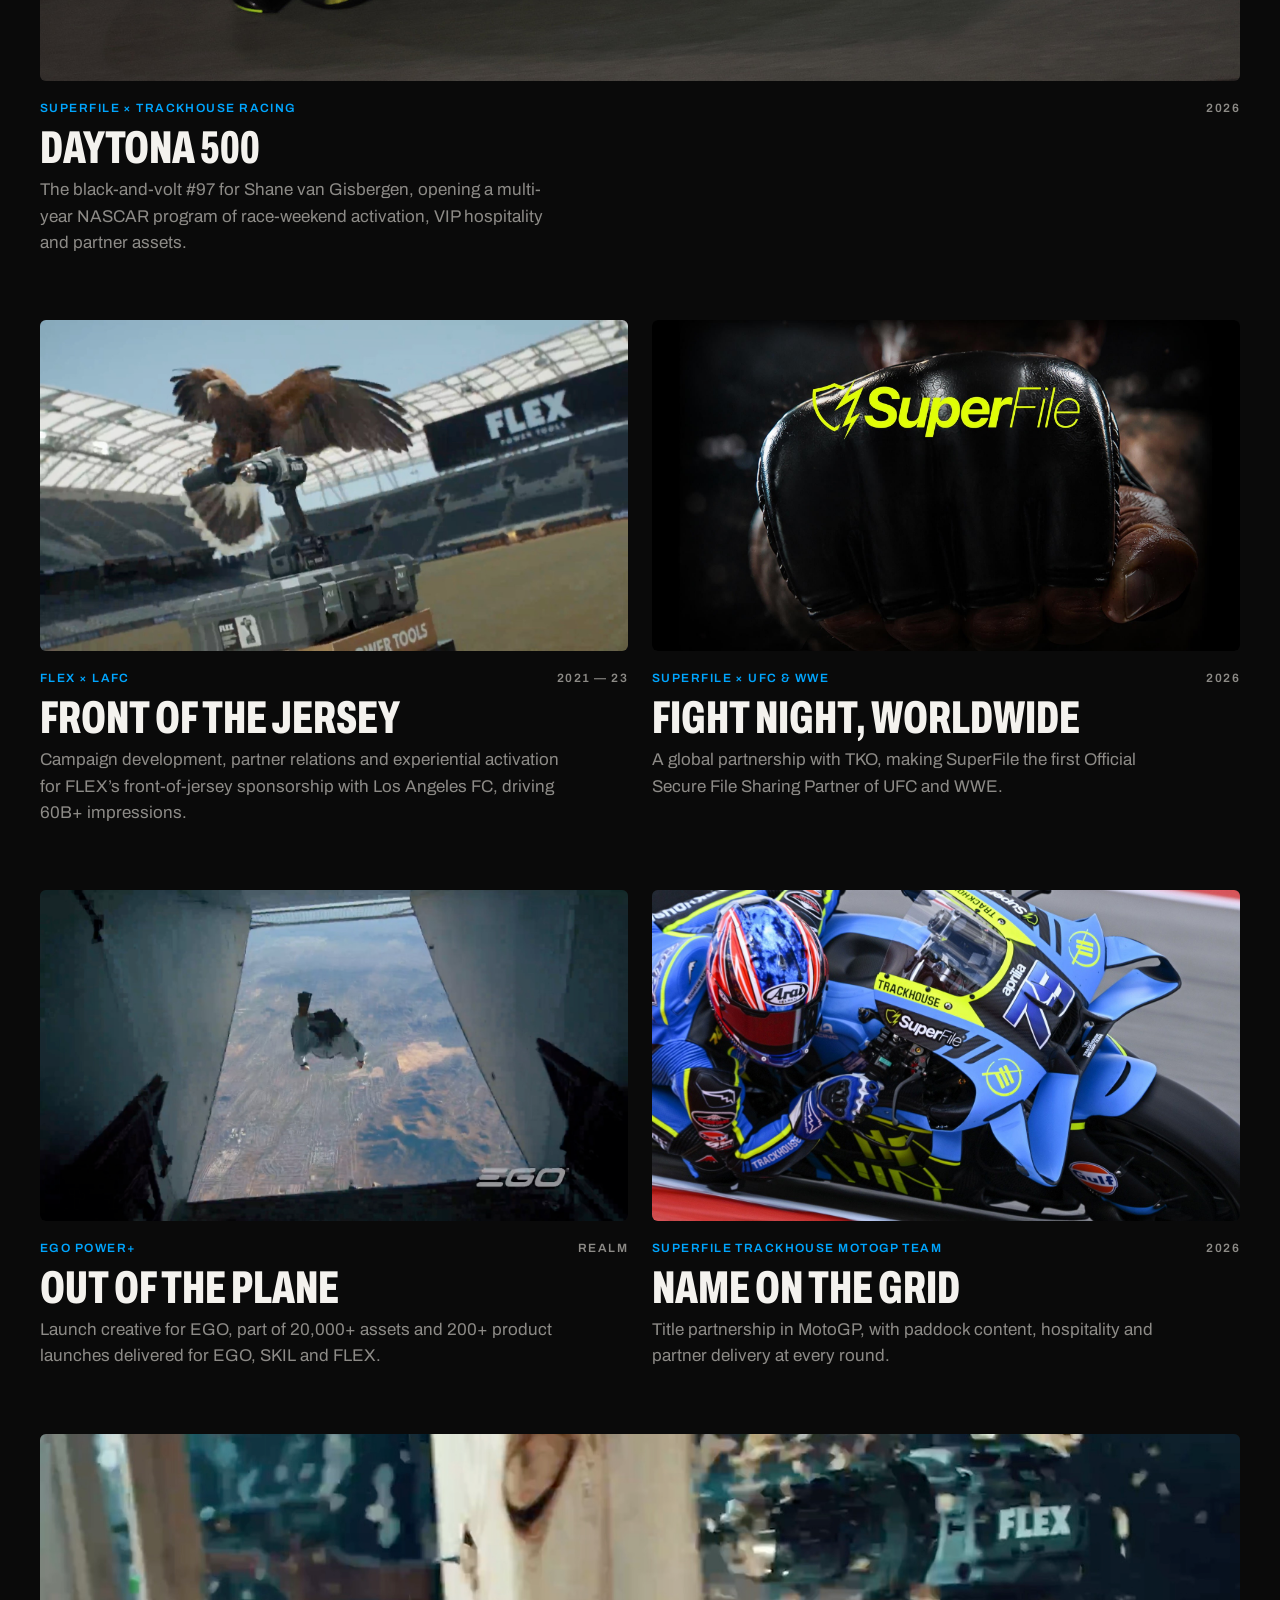
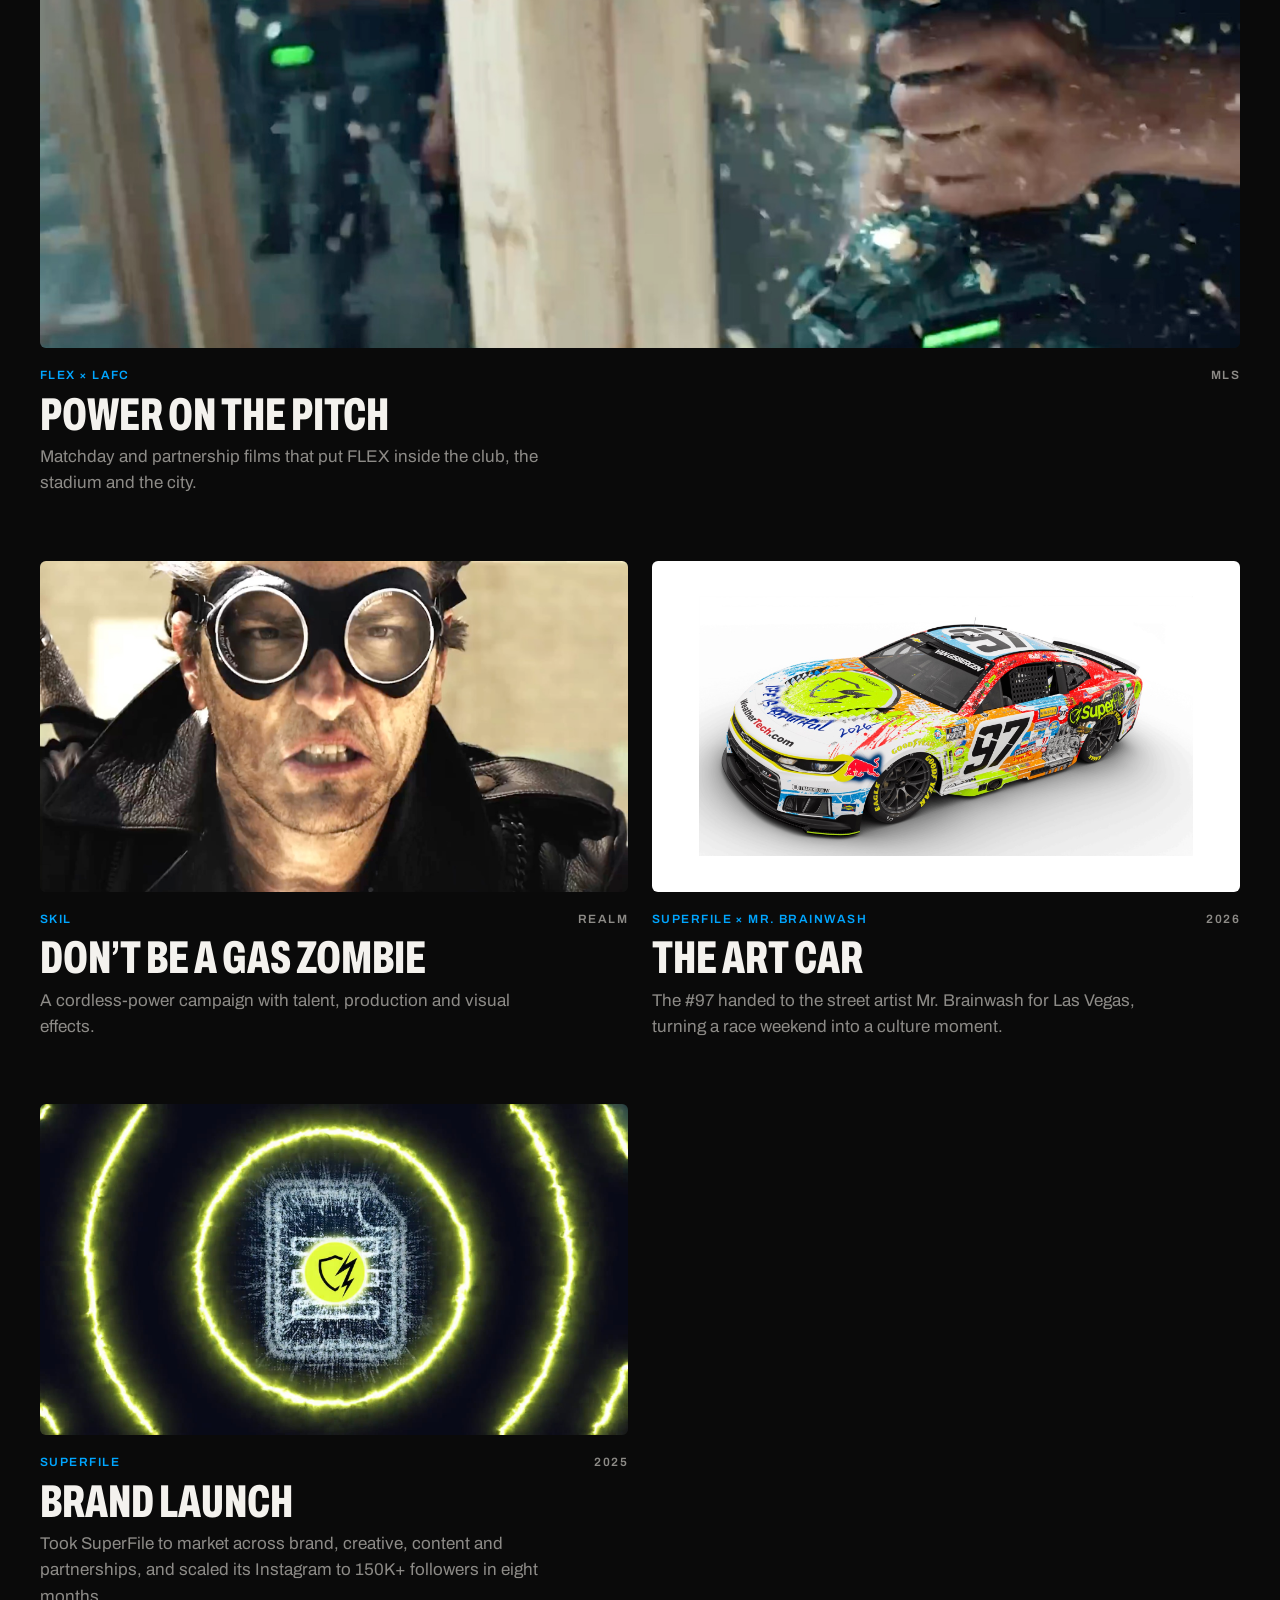
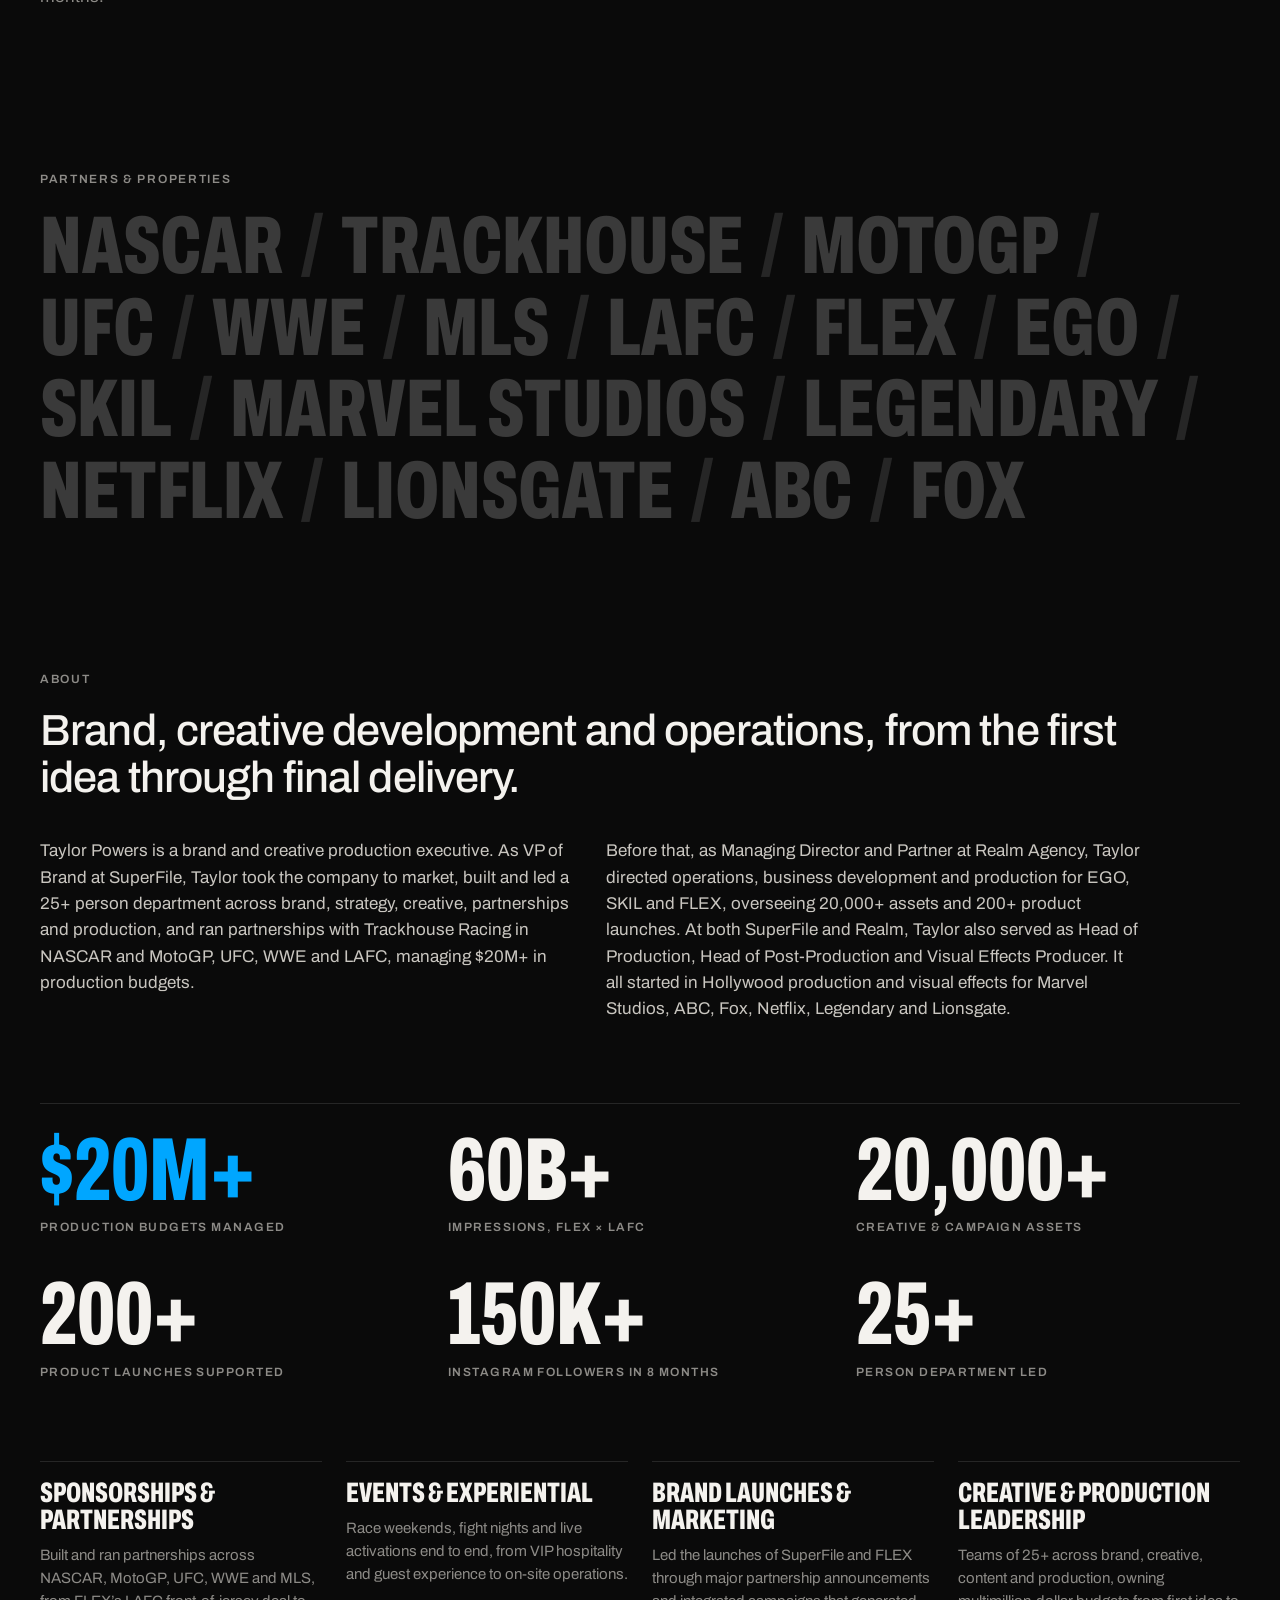
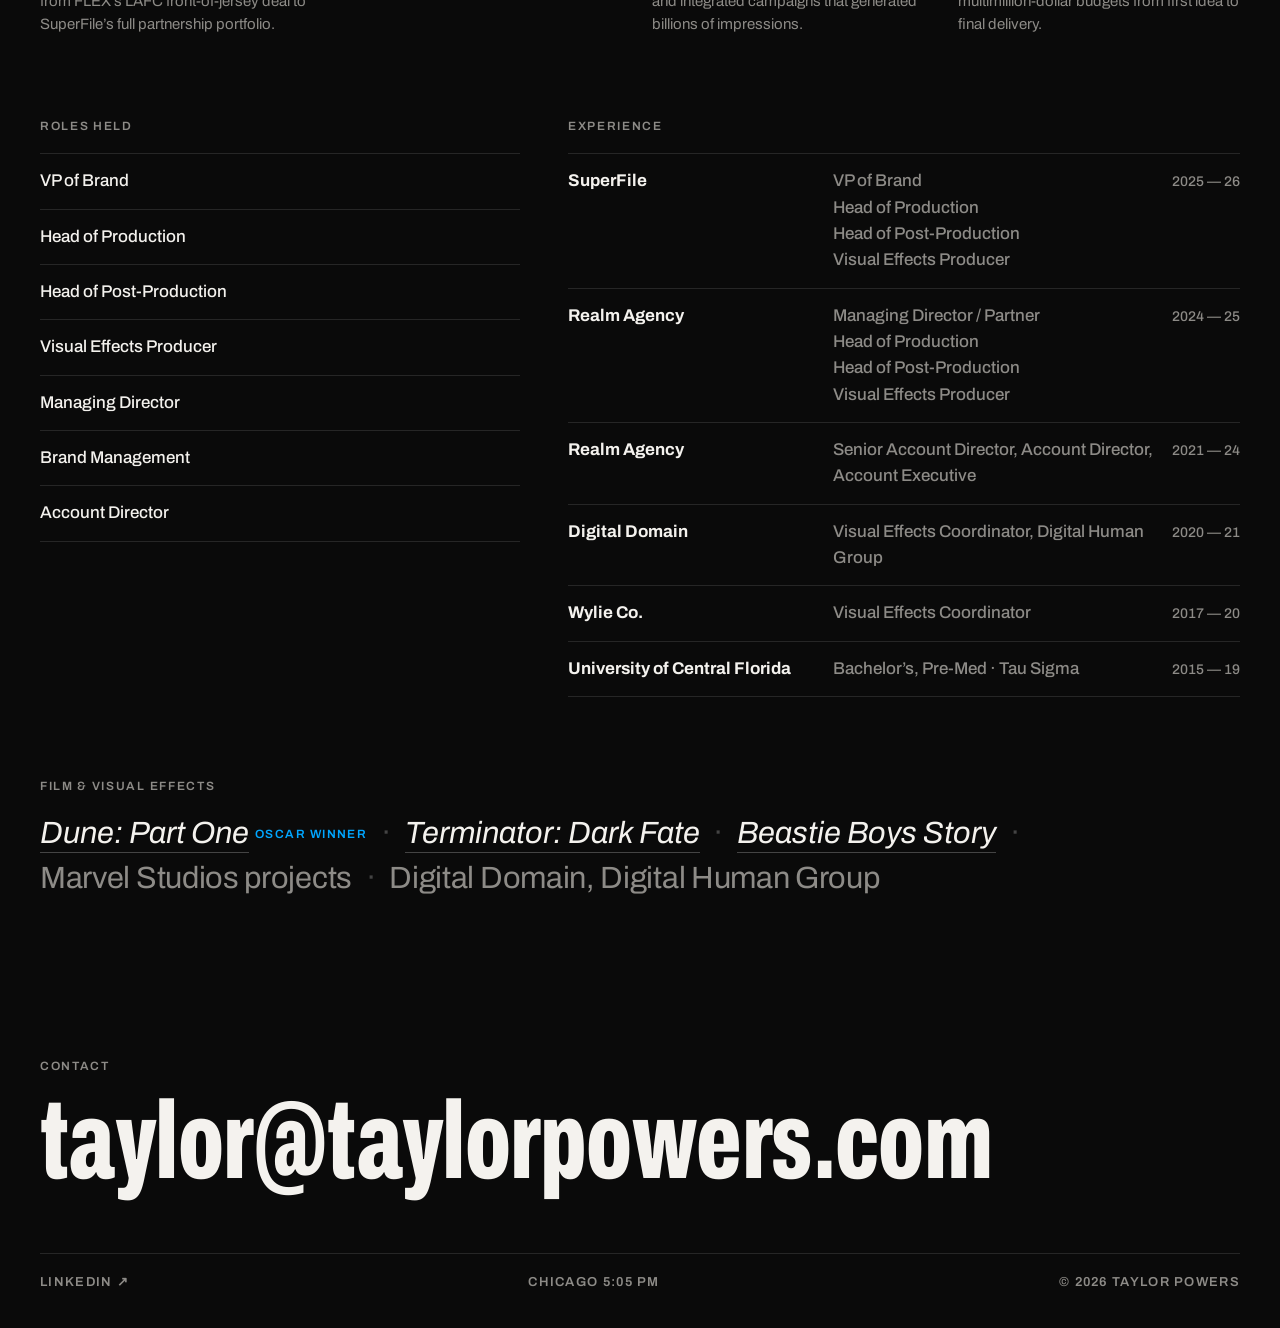
==== commit 790662b6: "Neon blue accent" ====
--- a/index.html
+++ b/index.html
@@ -17,7 +17,7 @@
 <link rel="preconnect" href="https://fonts.gstatic.com" crossorigin>
 <link rel="stylesheet" href="https://fonts.googleapis.com/css2?family=Archivo:wdth,wght@62..125,100..900&display=swap">
 <link rel="preload" as="image" href="assets/video/reel-poster.jpg">
-<link rel="stylesheet" href="assets/site.css?v=11">
+<link rel="stylesheet" href="assets/site.css?v=12">
 </head>
 <body>
 
@@ -238,6 +238,6 @@
   <div class="player-bar"><span id="playerTitle"></span><button type="button" id="playerClose">Close ✕</button></div>
 </dialog>
 
-<script src="assets/site.js?v=11" defer></script>
+<script src="assets/site.js?v=12" defer></script>
 </body>
 </html>
--- a/assets/site.css
+++ b/assets/site.css
@@ -6,7 +6,7 @@
   --fg: #f4f2ee;
   --muted: #8d8b87;
   --line: #262626;
-  --accent: #d7ff3a;
+  --accent: #00a6ff;
   --font: "Archivo", "Helvetica Neue", Arial, sans-serif;
   --g: 20px;
   --ease: cubic-bezier(.2, .8, .2, 1);
@@ -45,7 +45,7 @@
 .line { display: block; overflow: hidden; }
 .line > span { display: block; transform: translateY(102%); animation: up 1.1s var(--ease) forwards; }
 .line:nth-child(2) > span { animation-delay: .08s; }
-.line:nth-child(3) > span { animation-delay: .16s; color: var(--accent); }
+.line:nth-child(3) > span { animation-delay: .16s; color: var(--accent); text-shadow: 0 0 28px rgba(0, 166, 255, .55), 0 0 2px rgba(120, 210, 255, .6); }
 @keyframes up { to { transform: none; } }
 .reel-controls { display: flex; justify-content: space-between; align-items: center; gap: 18px; flex-wrap: wrap; margin-top: 26px; padding-top: 18px; border-top: 1px solid rgba(255,255,255,.25); opacity: 0; animation: fade .8s .6s ease forwards; }
 @keyframes fade { to { opacity: 1; } }
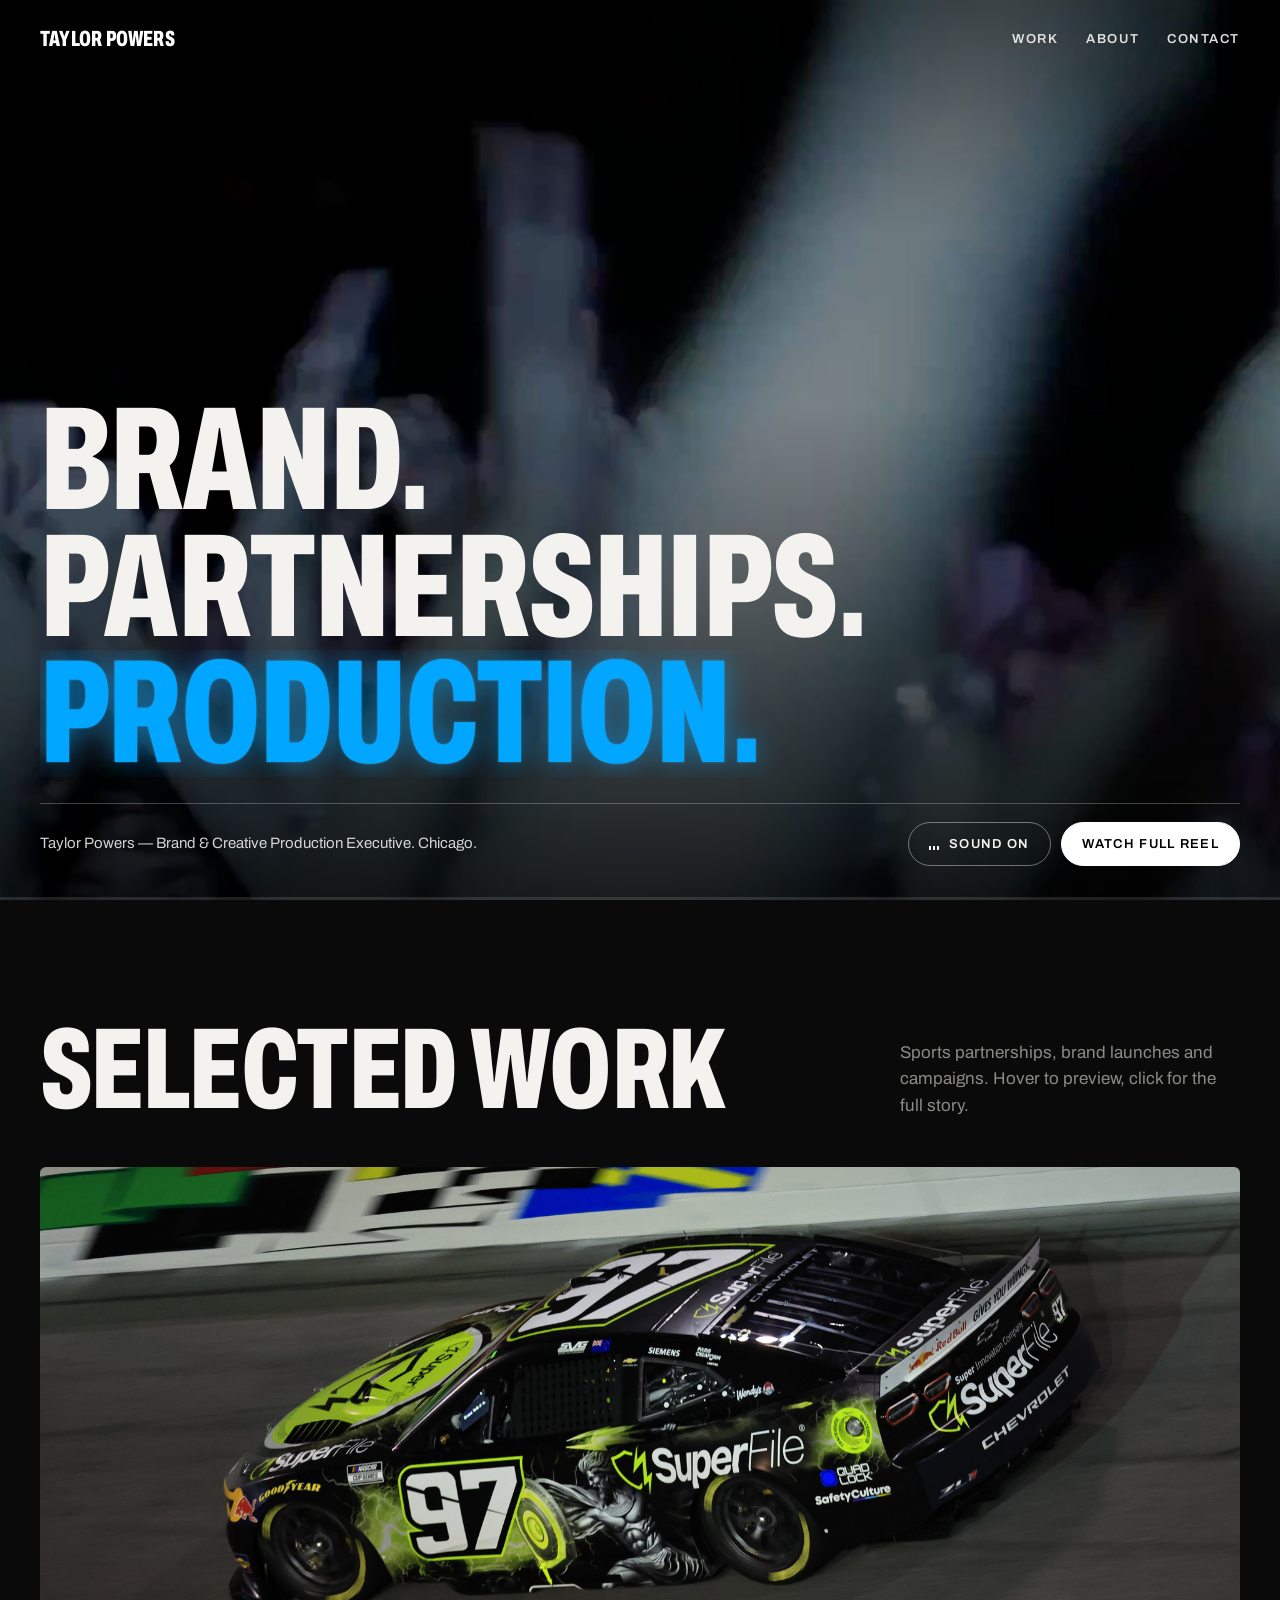
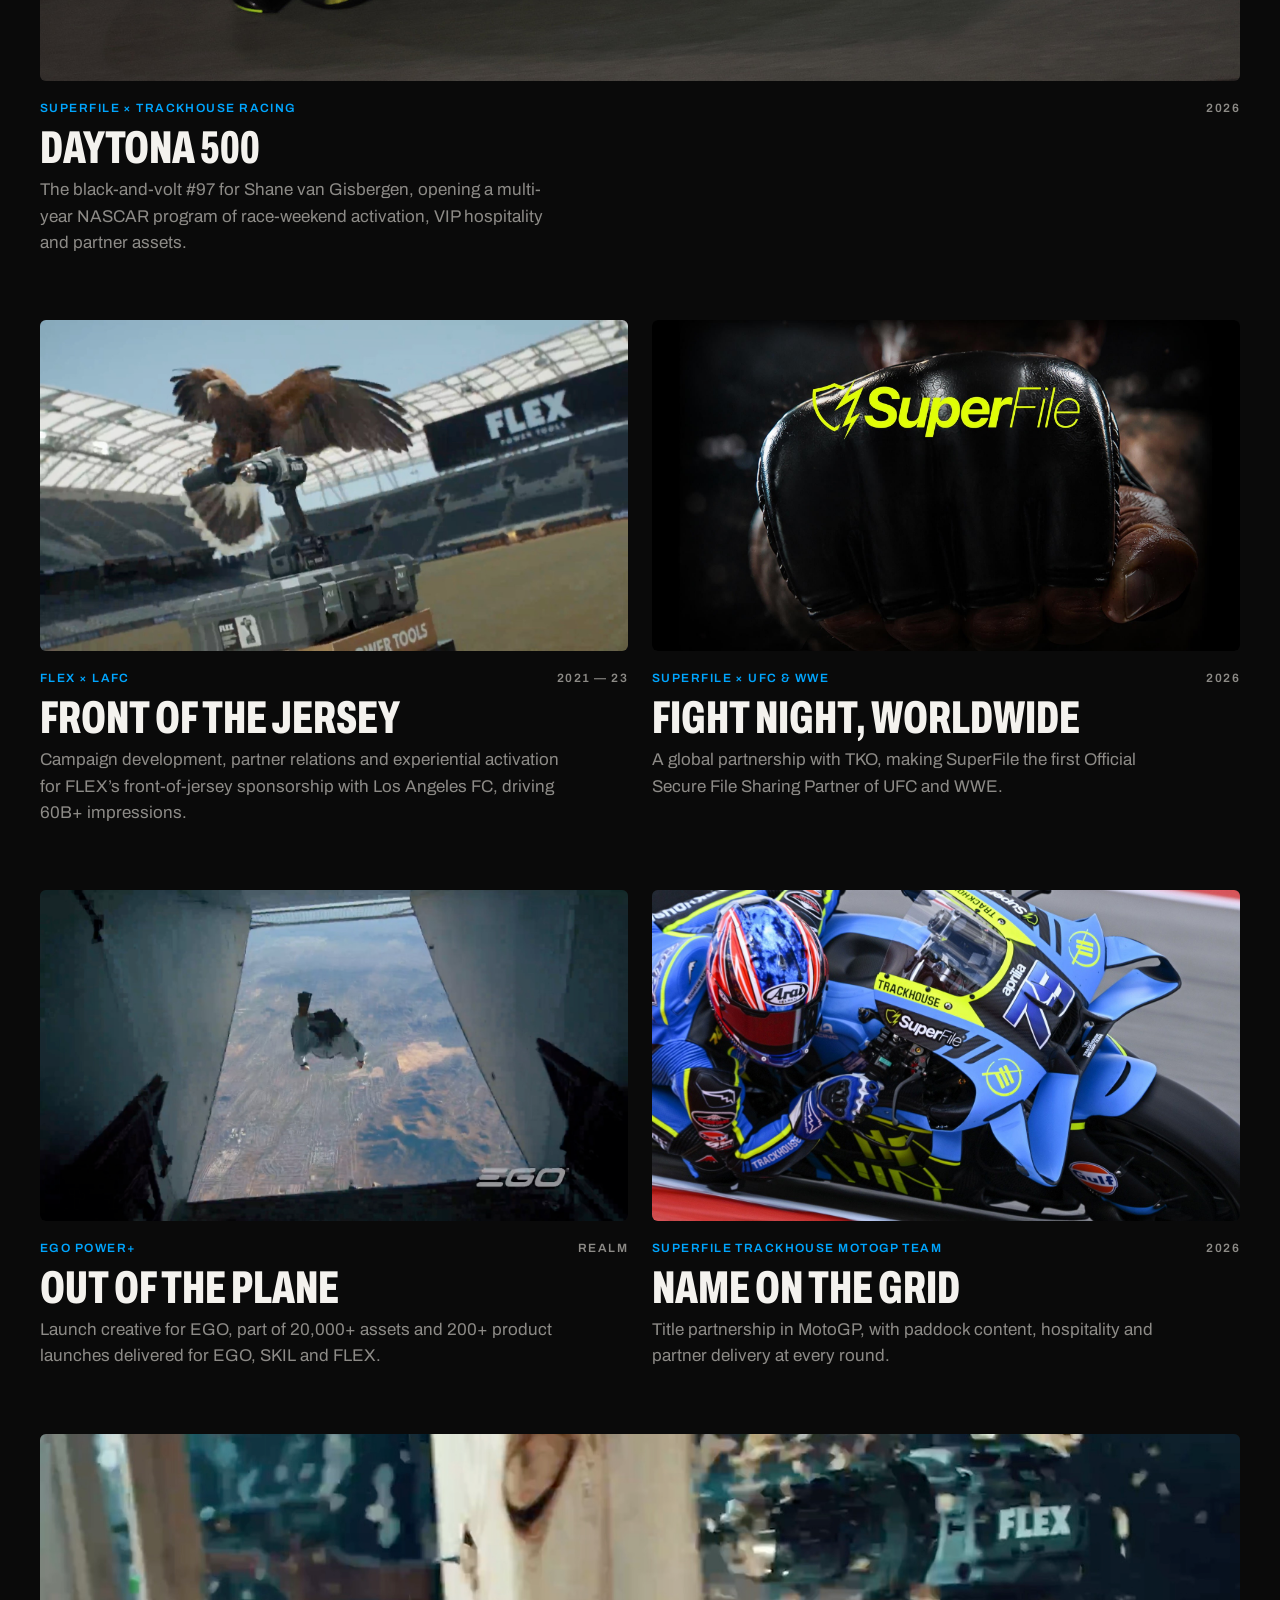
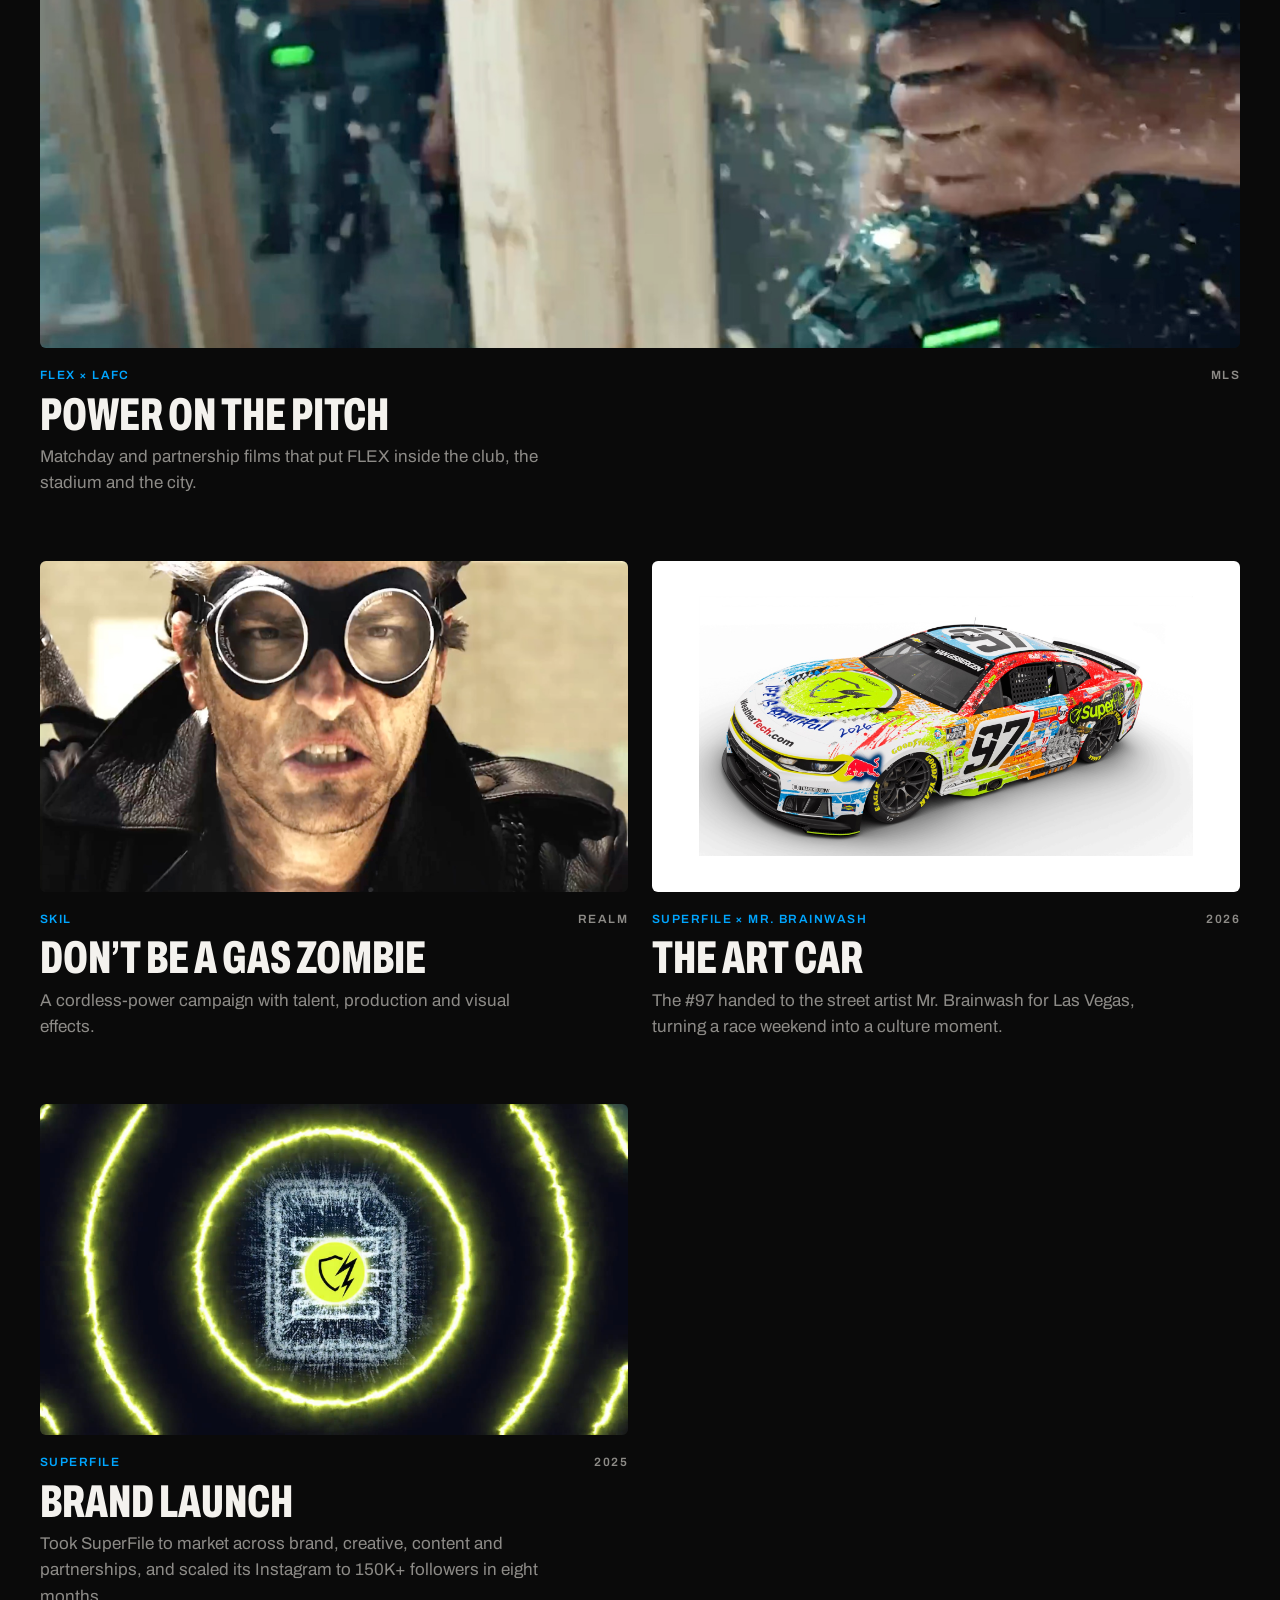
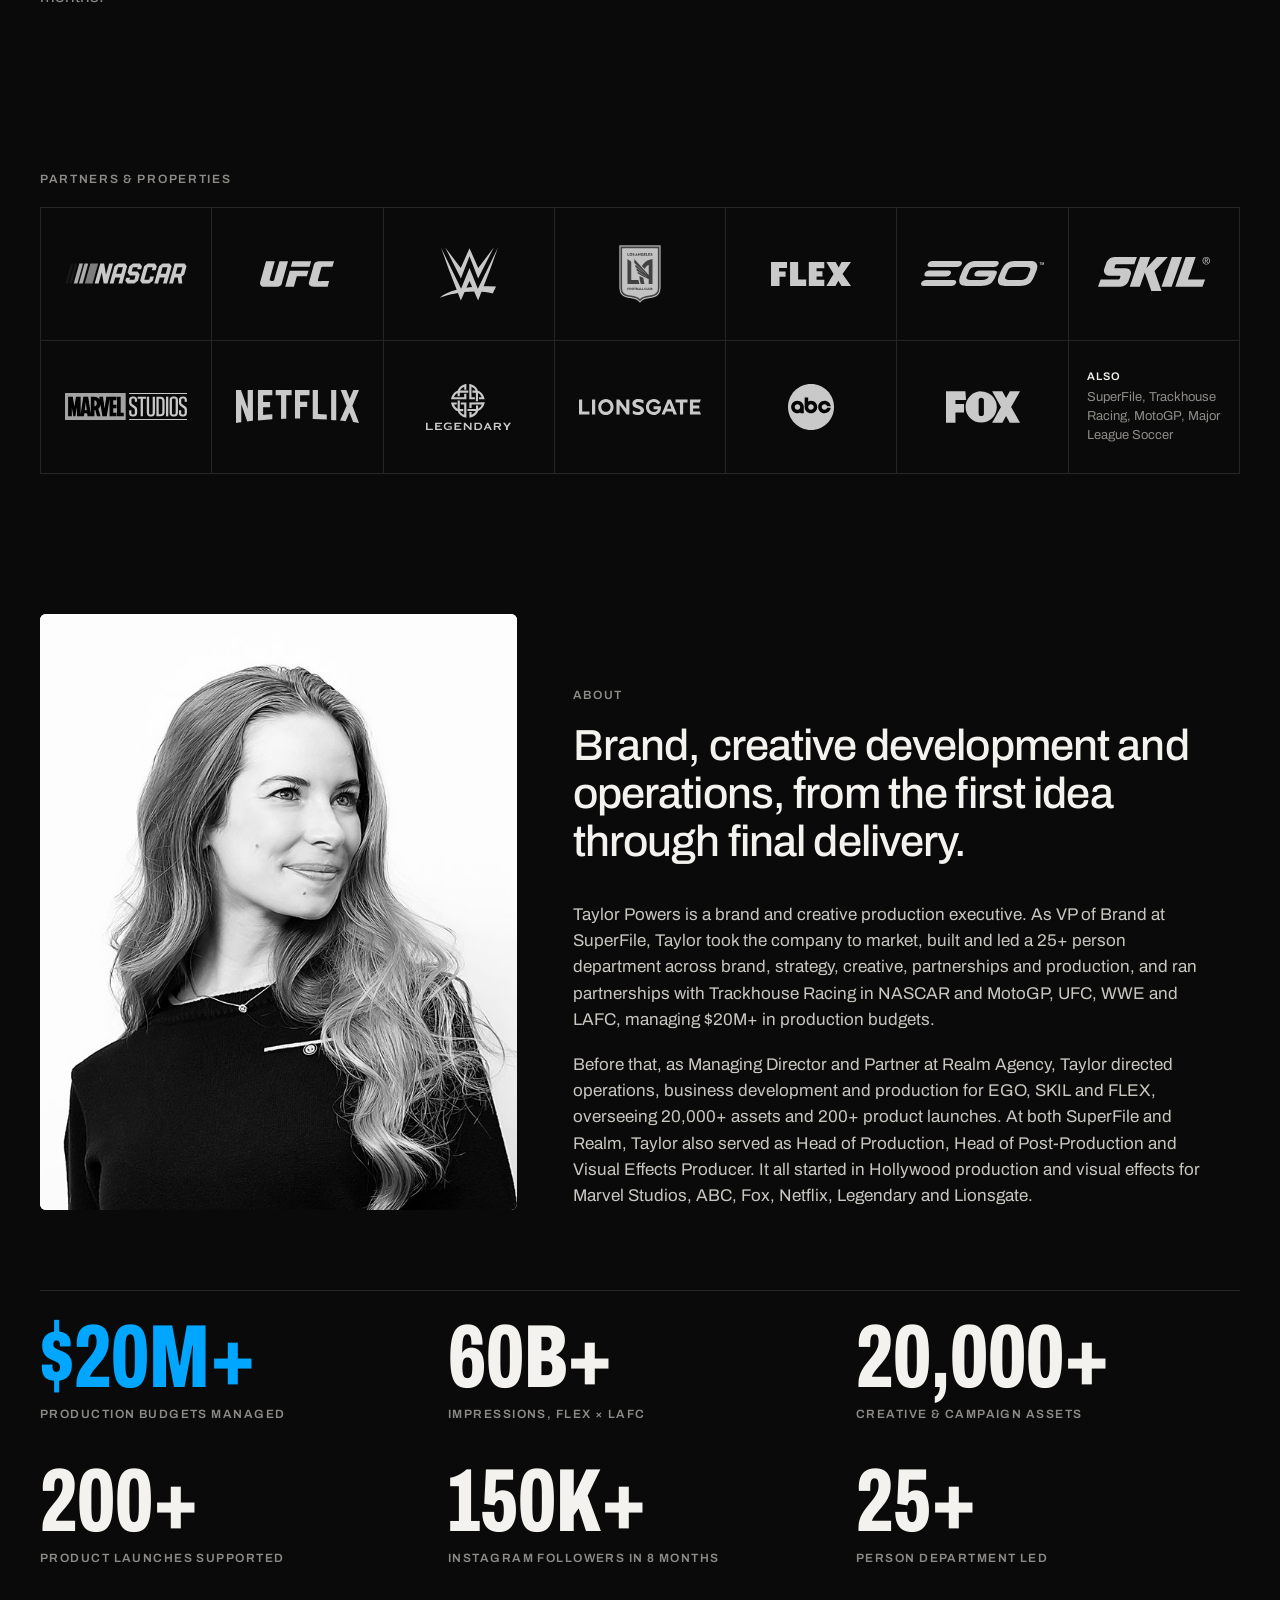
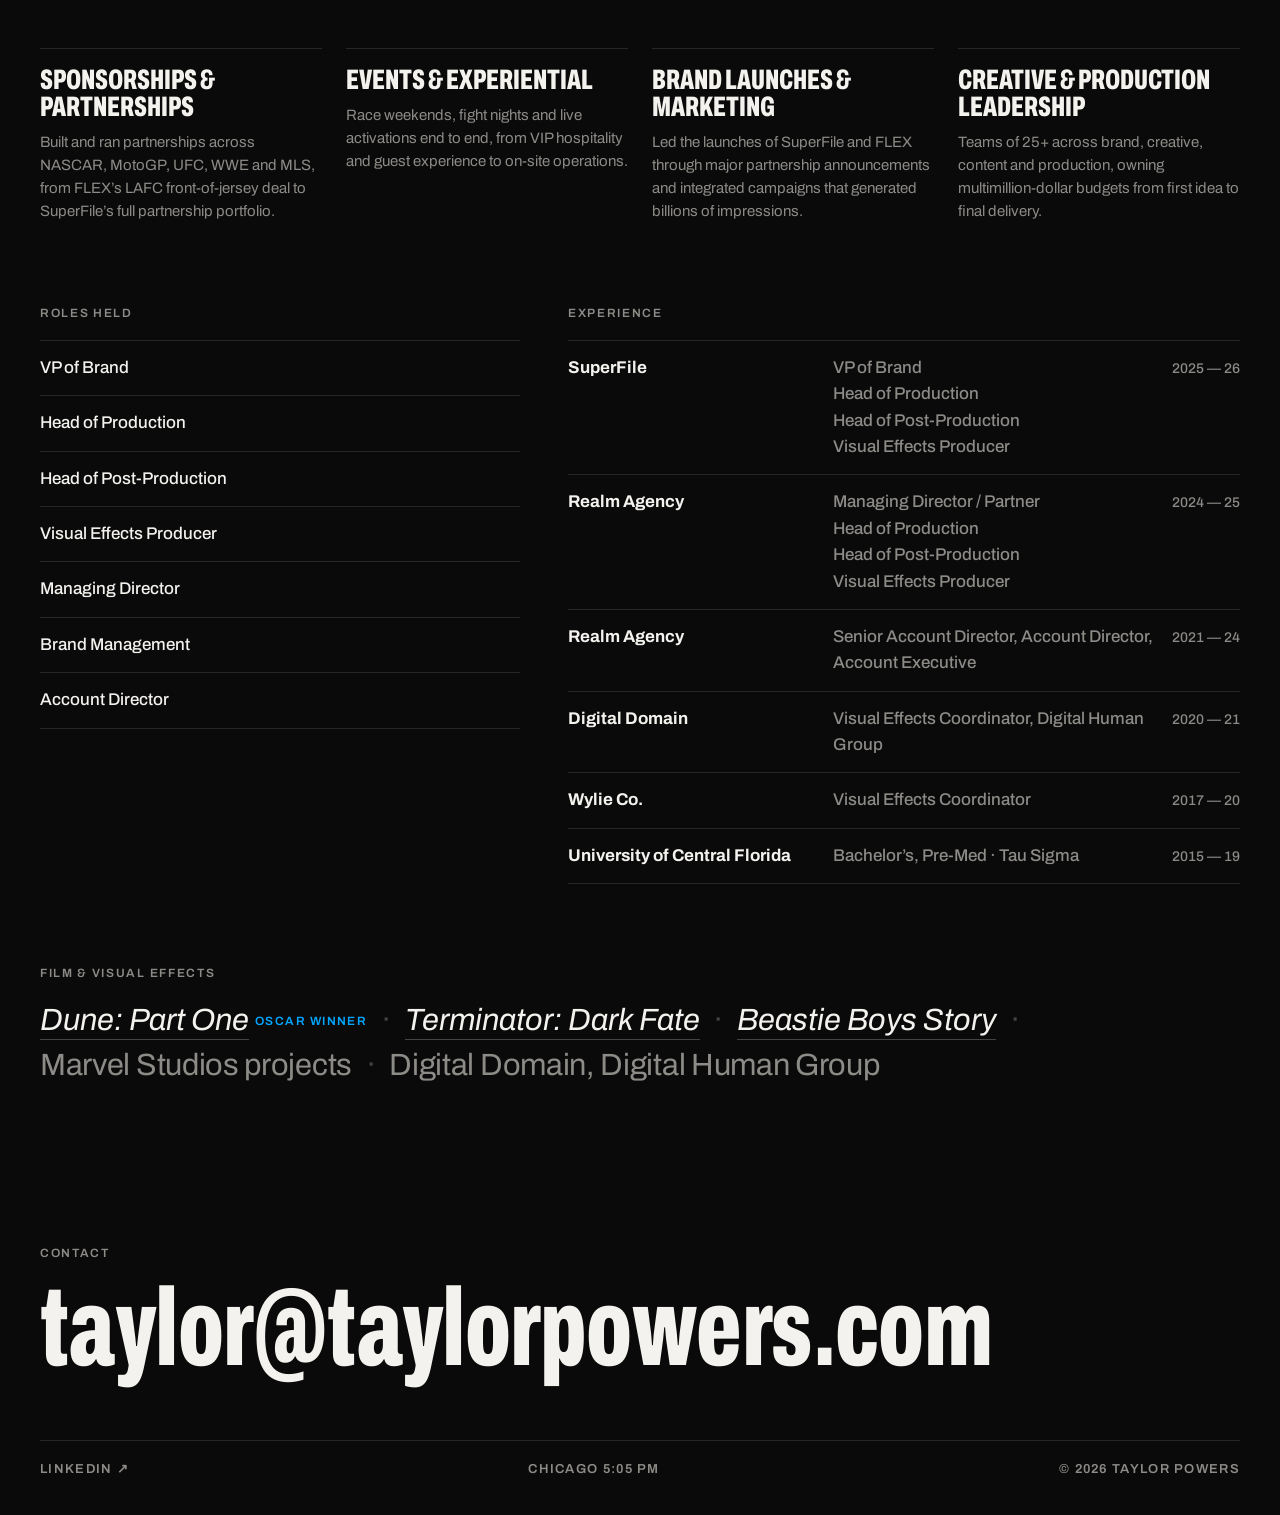
==== commit 2066bc78: "Case-study pages, logo wall, portrait, intro and share card" ====
--- a/index.html
+++ b/index.html
@@ -9,17 +9,20 @@
 <meta property="og:description" content="Events, sponsorships, brand launches and production across NASCAR, MotoGP, UFC, WWE and MLS.">
 <meta property="og:type" content="website">
 <meta property="og:url" content="https://taylorpowers.com">
-<meta property="og:image" content="https://taylorpowers.com/assets/clips/flex-falcon.jpg">
+<meta property="og:image" content="https://taylorpowers.com/assets/og.jpg">
+<meta property="og:image:width" content="1200">
+<meta property="og:image:height" content="630">
 <meta name="twitter:card" content="summary_large_image">
 <meta name="theme-color" content="#0a0a0a">
-<link rel="icon" href="data:image/svg+xml,%3Csvg xmlns='http://www.w3.org/2000/svg' viewBox='0 0 64 64'%3E%3Crect width='64' height='64' fill='%230a0a0a'/%3E%3Ctext x='32' y='44' font-family='Arial Narrow,Arial,sans-serif' font-size='30' font-weight='800' text-anchor='middle' fill='%23fff'%3ETP%3C/text%3E%3C/svg%3E">
+<link rel="icon" href="/assets/favicon.svg">
 <link rel="preconnect" href="https://fonts.googleapis.com">
 <link rel="preconnect" href="https://fonts.gstatic.com" crossorigin>
 <link rel="stylesheet" href="https://fonts.googleapis.com/css2?family=Archivo:wdth,wght@62..125,100..900&display=swap">
 <link rel="preload" as="image" href="assets/video/reel-poster.jpg">
-<link rel="stylesheet" href="assets/site.css?v=12">
+<link rel="stylesheet" href="assets/site.css?v=13">
 </head>
 <body>
+<div class="intro" id="intro" aria-hidden="true"><span class="intro-name"><span>Taylor</span> <span>Powers</span></span><span class="intro-line"></span></div>
 
 <header class="bar" id="bar">
   <a class="mark" href="#top">Taylor Powers</a>
@@ -58,14 +61,14 @@
   <section class="work" id="work" aria-label="Selected work">
     <div class="work-head">
       <h2 class="display sm">Selected work</h2>
-      <p>Sports partnerships, brand launches and campaigns. Hover to preview, click to watch.</p>
+      <p>Sports partnerships, brand launches and campaigns. Hover to preview, click for the full story.</p>
     </div>
 
     <div class="grid">
       <article class="tile wide">
-        <a class="media" href="https://speedcafe.com/nascar-news-2026-cup-series-shane-van-gisbergen-daytona-500-livery-svg-trackhouse-superfile/" target="_blank" rel="noopener">
+        <a class="media" href="/work/superfile-trackhouse-nascar/">
           <img src="assets/img/daytona-race.jpg" alt="The SuperFile #97 Chevrolet on the banking at the Daytona 500" loading="lazy">
-          <span class="go">View story ↗</span>
+          <span class="go">View project</span>
         </a>
         <div class="meta"><span class="client">SuperFile × Trackhouse Racing</span><span class="year">2026</span></div>
         <h3>Daytona 500</h3>
@@ -73,20 +76,20 @@
       </article>
 
       <article class="tile">
-        <button class="media" type="button" data-vimeo="781610331" data-title="FLEX × LAFC">
+        <a class="media" href="/work/flex-lafc/">
           <img src="assets/clips/flex-falcon.jpg" alt="A falcon lands on a FLEX drill inside BMO Stadium" loading="lazy">
           <video muted loop playsinline preload="none" data-src="assets/clips/flex-falcon.mp4" aria-hidden="true"></video>
-          <span class="go">Play film</span>
-        </button>
+          <span class="go">View project</span>
+        </a>
         <div class="meta"><span class="client">FLEX × LAFC</span><span class="year">2021 — 23</span></div>
         <h3>Front of the jersey</h3>
         <p>Campaign development, partner relations and experiential activation for FLEX’s front-of-jersey sponsorship with Los Angeles FC, driving 60B+ impressions.</p>
       </article>
 
       <article class="tile">
-        <a class="media" href="https://www.ufc.com/news/tko-and-superfile-announce-global-partnership-across-ufc-and-wwe" target="_blank" rel="noopener">
+        <a class="media" href="/work/superfile-ufc-wwe/">
           <img src="assets/img/ufc-wwe.jpg" alt="SuperFile branding on a UFC glove" loading="lazy">
-          <span class="go">View story ↗</span>
+          <span class="go">View project</span>
         </a>
         <div class="meta"><span class="client">SuperFile × UFC &amp; WWE</span><span class="year">2026</span></div>
         <h3>Fight night, worldwide</h3>
@@ -94,52 +97,52 @@
       </article>
 
       <article class="tile">
-        <button class="media" type="button" data-video="assets/video/reel.mp4#t=4.4" data-title="EGO">
+        <a class="media" href="/work/ego/">
           <img src="assets/clips/ego.jpg" alt="A skydiver leaves an aircraft over Southern California for EGO" loading="lazy">
           <video muted loop playsinline preload="none" data-src="assets/clips/ego.mp4" aria-hidden="true"></video>
-          <span class="go">Play</span>
-        </button>
+          <span class="go">View project</span>
+        </a>
         <div class="meta"><span class="client">EGO Power+</span><span class="year">Realm</span></div>
         <h3>Out of the plane</h3>
         <p>Launch creative for EGO, part of 20,000+ assets and 200+ product launches delivered for EGO, SKIL and FLEX.</p>
       </article>
 
       <article class="tile">
-        <button class="media" type="button" data-yt="JF26n2-jgBI" data-title="SuperFile Trackhouse MotoGP Team">
+        <a class="media" href="/work/superfile-trackhouse-motogp/">
           <img src="assets/img/motogp-superfile.jpg" alt="A rider on the SuperFile Trackhouse Aprilia" loading="lazy">
-          <span class="go">Play film</span>
-        </button>
+          <span class="go">View project</span>
+        </a>
         <div class="meta"><span class="client">SuperFile Trackhouse MotoGP Team</span><span class="year">2026</span></div>
         <h3>Name on the grid</h3>
         <p>Title partnership in MotoGP, with paddock content, hospitality and partner delivery at every round.</p>
       </article>
 
       <article class="tile wide">
-        <button class="media" type="button" data-vimeo="781610331" data-title="FLEX × LAFC">
+        <a class="media" href="/work/flex-lafc/">
           <img src="assets/clips/flex-soccer.jpg" alt="An LAFC player in the FLEX kit at BMO Stadium" loading="lazy">
           <video muted loop playsinline preload="none" data-src="assets/clips/flex-soccer.mp4" aria-hidden="true"></video>
-          <span class="go">Play film</span>
-        </button>
+          <span class="go">View project</span>
+        </a>
         <div class="meta"><span class="client">FLEX × LAFC</span><span class="year">MLS</span></div>
         <h3>Power on the pitch</h3>
         <p>Matchday and partnership films that put FLEX inside the club, the stadium and the city.</p>
       </article>
 
       <article class="tile">
-        <button class="media" type="button" data-yt="8U5-WrfmTlE" data-title="SKIL — Don’t Be a Gas Zombie">
+        <a class="media" href="/work/skil/">
           <img src="assets/clips/skil.jpg" alt="A character in goggles from the SKIL campaign" loading="lazy">
           <video muted loop playsinline preload="none" data-src="assets/clips/skil.mp4" aria-hidden="true"></video>
-          <span class="go">Play film</span>
-        </button>
+          <span class="go">View project</span>
+        </a>
         <div class="meta"><span class="client">SKIL</span><span class="year">Realm</span></div>
         <h3>Don’t be a gas zombie</h3>
         <p>A cordless-power campaign with talent, production and visual effects.</p>
       </article>
 
       <article class="tile">
-        <a class="media light" href="https://www.jayski.com/2026/03/10/shane-van-gisbergen-running-unique-superfile-livery-at-las-vegas-sponsoring-connor-zilisch-at-new-hampshire/" target="_blank" rel="noopener">
+        <a class="media light" href="/work/superfile-art-car/">
           <img src="assets/img/art-car.jpg" alt="The SuperFile #97 art car by Mr. Brainwash" loading="lazy">
-          <span class="go">View story ↗</span>
+          <span class="go">View project</span>
         </a>
         <div class="meta"><span class="client">SuperFile × Mr. Brainwash</span><span class="year">2026</span></div>
         <h3>The art car</h3>
@@ -147,10 +150,10 @@
       </article>
 
       <article class="tile">
-        <button class="media" type="button" data-vimeo="1014838410" data-title="SuperFile">
+        <a class="media" href="/work/superfile-brand-launch/">
           <img src="assets/img/vm-1014838410.jpg" alt="SuperFile brand film" loading="lazy">
-          <span class="go">Play film</span>
-        </button>
+          <span class="go">View project</span>
+        </a>
         <div class="meta"><span class="client">SuperFile</span><span class="year">2025</span></div>
         <h3>Brand launch</h3>
         <p>Took SuperFile to market across brand, creative, content and partnerships, and scaled its Instagram to 150K+ followers in eight months.</p>
@@ -161,19 +164,20 @@
   <!-- Partners -->
   <section class="partners" aria-label="Partners and properties">
     <p class="kick">Partners &amp; properties</p>
-    <ul>
-      <li>NASCAR</li><li>Trackhouse</li><li>MotoGP</li><li>UFC</li><li>WWE</li><li>MLS</li><li>LAFC</li><li>FLEX</li><li>EGO</li><li>SKIL</li><li>Marvel Studios</li><li>Legendary</li><li>Netflix</li><li>Lionsgate</li><li>ABC</li><li>Fox</li>
-    </ul>
+    <ul class="logos"><li><img class="inv" src="/assets/logos/nascar.svg" alt="NASCAR" loading="lazy"></li><li><img class="mono sq" src="/assets/logos/ufc.svg" alt="UFC" loading="lazy"></li><li><img class="mono tall" src="/assets/logos/wwe.svg" alt="WWE" loading="lazy"></li><li><img class="inv tall" src="/assets/logos/lafc.svg" alt="LAFC" loading="lazy"></li><li><img class="mono" src="/assets/logos/flex.svg" alt="FLEX" loading="lazy"></li><li><img class="mono" src="/assets/logos/ego.svg" alt="EGO" loading="lazy"></li><li><img class="mono" src="/assets/logos/skil.svg" alt="SKIL" loading="lazy"></li><li><img class="inv" src="/assets/logos/marvel-studios.svg" alt="Marvel Studios" loading="lazy"></li><li><img class="mono" src="/assets/logos/netflix.svg" alt="Netflix" loading="lazy"></li><li><img class="mono round" src="/assets/logos/legendary.svg" alt="Legendary" loading="lazy"></li><li><img class="mono" src="/assets/logos/lionsgate.svg" alt="Lionsgate" loading="lazy"></li><li><img class="inv round" src="/assets/logos/abc.svg" alt="ABC" loading="lazy"></li><li><img class="mono sq" src="/assets/logos/fox.svg" alt="Fox" loading="lazy"></li><li class="more"><span><b>Also</b>SuperFile, Trackhouse Racing, MotoGP, Major League Soccer</span></li></ul>
   </section>
 
   <!-- About -->
   <section class="about" id="about">
     <div class="about-main">
+      <figure class="portrait"><img src="/assets/img/taylor-portrait.jpg" alt="Taylor Powers" loading="lazy"></figure>
+      <div class="about-text">
       <p class="kick">About</p>
       <p class="lead">Brand, creative development and operations, from the first idea through final delivery.</p>
       <div class="cols">
         <p>Taylor Powers is a brand and creative production executive. As VP of Brand at SuperFile, Taylor took the company to market, built and led a 25+ person department across brand, strategy, creative, partnerships and production, and ran partnerships with Trackhouse Racing in NASCAR and MotoGP, UFC, WWE and LAFC, managing $20M+ in production budgets.</p>
         <p>Before that, as Managing Director and Partner at Realm Agency, Taylor directed operations, business development and production for EGO, SKIL and FLEX, overseeing 20,000+ assets and 200+ product launches. At both SuperFile and Realm, Taylor also served as Head of Production, Head of Post-Production and Visual Effects Producer. It all started in Hollywood production and visual effects for Marvel Studios, ABC, Fox, Netflix, Legendary and Lionsgate.</p>
+      </div>
       </div>
     </div>
     <dl class="figures">
@@ -238,6 +242,6 @@
   <div class="player-bar"><span id="playerTitle"></span><button type="button" id="playerClose">Close ✕</button></div>
 </dialog>
 
-<script src="assets/site.js?v=12" defer></script>
+<script src="assets/site.js?v=13" defer></script>
 </body>
 </html>
--- a/assets/site.css
+++ b/assets/site.css
@@ -89,20 +89,35 @@
 .tile p { margin: 0; color: var(--muted); max-width: 52ch; }
 @media (max-width: 760px) { .grid { grid-template-columns: minmax(0, 1fr); gap: 56px; } .tile.wide .media { aspect-ratio: 16 / 9; } }
 
-/* Partners */
+/* Partners: a monochrome logo wall */
 .partners { padding: 120px var(--g) 0; }
-.partners ul { list-style: none; margin: 0; padding: 0; display: flex; flex-wrap: wrap; gap: 4px 0; font-weight: 800; font-stretch: 62%; text-transform: uppercase; font-size: clamp(40px, 6.4vw, 108px); line-height: .95; }
-.partners li { color: #3a3a3a; transition: color .3s; }
-.partners li:hover { color: var(--fg); }
-.partners li:not(:last-child)::after { content: "/"; margin: 0 .22em; color: #262626; }
+.logos { list-style: none; margin: 0; padding: 0; display: grid; grid-template-columns: repeat(7, minmax(0, 1fr)); gap: 1px; background: var(--line); border: 1px solid var(--line); }
+.logos li { display: grid; place-items: center; height: 132px; padding: 0 14%; background: var(--bg); transition: background .3s; }
+.logos li:hover { background: var(--panel); }
+.logos img { width: auto; height: auto; max-width: 100%; max-height: 34px; object-fit: contain; opacity: .78; transition: opacity .3s; }
+.logos img.tall { max-height: 58px; }
+.logos img.round { max-height: 46px; }
+.logos img.sq { max-height: 74px; }
+.logos li:hover img { opacity: 1; }
+.logos img.mono { filter: brightness(0) invert(1); }
+.logos img.inv { filter: grayscale(1) invert(1) contrast(1.15); }
+.logos li.more { place-items: center start; padding: 0 18px; font-size: 13px; line-height: 1.45; color: var(--muted); }
+.logos li.more b { display: block; color: var(--fg); font-weight: 600; letter-spacing: .1em; text-transform: uppercase; font-size: 11px; margin-bottom: 4px; }
+@media (max-width: 1000px) { .logos { grid-template-columns: repeat(4, minmax(0, 1fr)); } .logos li.more { grid-column: span 2; } }
+@media (max-width: 560px) { .logos { grid-template-columns: repeat(3, minmax(0, 1fr)); } .logos li { height: 100px; } .logos li.more { grid-column: span 2; } }
+@media (max-width: 1000px) { .logos { grid-template-columns: repeat(4, minmax(0, 1fr)); } }
+@media (max-width: 560px) { .logos { grid-template-columns: repeat(3, minmax(0, 1fr)); } }
 
 /* About */
 .about { padding: 140px var(--g) 0; display: grid; gap: 80px; }
-.about-main { max-width: 1100px; }
+.about-main { display: grid; grid-template-columns: minmax(0, 5fr) minmax(0, 7fr); gap: 56px; align-items: end; }
+.portrait { margin: 0; aspect-ratio: 4 / 5; overflow: hidden; border-radius: 6px; background: #fff; }
+.portrait img { width: 100%; height: 100%; object-fit: cover; object-position: 50% 30%; }
+@media (max-width: 860px) { .about-main { grid-template-columns: minmax(0, 1fr); gap: 32px; } .portrait { max-width: 420px; } }
 .lead { margin: 0 0 36px; font-size: clamp(28px, 3.4vw, 52px); line-height: 1.1; letter-spacing: -.02em; font-weight: 500; }
-.cols { display: grid; grid-template-columns: repeat(2, minmax(0, 1fr)); gap: 32px; color: #c9c6c0; }
+.cols { display: grid; grid-template-columns: minmax(0, 1fr); gap: 18px; color: #c9c6c0; max-width: 64ch; }
 .cols p { margin: 0; }
-@media (max-width: 760px) { .cols { grid-template-columns: minmax(0, 1fr); gap: 18px; } }
+
 .figures { margin: 0; display: grid; grid-template-columns: repeat(3, minmax(0, 1fr)); gap: 40px 24px; border-top: 1px solid var(--line); padding-top: 28px; }
 .figures dt { font-weight: 800; font-stretch: 62%; font-size: clamp(56px, 7vw, 120px); line-height: .85; }
 .figures div:nth-child(1) dt { color: var(--accent); }
@@ -147,10 +162,54 @@
 .js .tile { opacity: 0; transform: translateY(24px); transition: opacity .9s ease, transform .9s var(--ease); }
 .js .tile.in { opacity: 1; transform: none; }
 
+/* Intro: the name, a line, then the reel. Once per visit. */
+.intro { position: fixed; inset: 0; z-index: 50; display: grid; place-items: center; background: #000; transition: opacity .6s ease, visibility .6s; }
+.intro.done { opacity: 0; visibility: hidden; }
+.intro-name { font-weight: 800; font-stretch: 62%; text-transform: uppercase; font-size: clamp(48px, 9vw, 150px); line-height: .9; overflow: hidden; display: flex; gap: .22em; }
+.intro-name > span { display: block; transform: translateY(105%); animation: up .9s var(--ease) forwards; }
+.intro-name > span + span { animation-delay: .08s; color: var(--accent); }
+.intro-line { position: absolute; left: 0; bottom: 0; height: 3px; width: 100%; background: var(--accent); transform-origin: left; transform: scaleX(0); animation: grow 1.1s .1s var(--ease) forwards; }
+@keyframes grow { to { transform: scaleX(1); } }
+.no-intro .intro { display: none; }
+
+/* Case-study pages */
+.case-page .bar { position: fixed; }
+.case-hero { position: relative; height: 82vh; height: 82svh; min-height: 480px; overflow: hidden; background: #000; }
+.case-hero-media { position: absolute; inset: 0; width: 100%; height: 100%; object-fit: cover; }
+.case-hero-media.light { object-fit: contain; background: #fff; padding: 9vh 10vw 30vh; }
+.light-hero .case-hero-shade { background: linear-gradient(180deg, rgba(0,0,0,0) 60%, #0a0a0a 76%); }
+.case-hero-shade { position: absolute; inset: 0; background: linear-gradient(180deg, rgba(0,0,0,.4), rgba(0,0,0,0) 30%, rgba(0,0,0,0) 50%, rgba(0,0,0,.8)); }
+.case-hero-copy { position: absolute; left: var(--g); right: var(--g); bottom: 36px; }
+.case-hero .display { font-size: clamp(56px, 10vw, 180px); }
+.kick.accent { color: var(--accent); }
+.case-body { padding: 72px var(--g) 0; display: grid; grid-template-columns: minmax(0, 4fr) minmax(0, 8fr); gap: 48px 56px; }
+.case-meta { margin: 0; display: grid; gap: 22px; align-content: start; }
+.case-meta dt { font-size: 12px; font-weight: 600; letter-spacing: .14em; text-transform: uppercase; color: var(--muted); }
+.case-meta dd { margin: 4px 0 0; font-weight: 500; }
+.case-text .lead { margin-bottom: 28px; }
+.case-text p:not(.lead) { color: #c9c6c0; max-width: 62ch; margin: 0 0 1em; }
+.case-actions { display: flex; gap: 10px; flex-wrap: wrap; margin-top: 28px; }
+.case-actions .chip-btn { color: var(--fg); }
+.case-actions .chip-btn.solid { color: #000; }
+.case-figures { grid-column: 1 / -1; grid-template-columns: repeat(3, minmax(0, 1fr)); }
+.case-gallery { grid-column: 1 / -1; display: grid; grid-template-columns: repeat(2, minmax(0, 1fr)); gap: 24px; }
+.case-gallery figure { margin: 0; aspect-ratio: 3 / 2; overflow: hidden; border-radius: 6px; background: var(--panel); }
+.case-gallery figure.light { background: #fff; }
+.case-gallery img { width: 100%; height: 100%; object-fit: cover; }
+.case-gallery figure.light img { object-fit: contain; padding: 6%; }
+@media (max-width: 860px) { .case-body { grid-template-columns: minmax(0, 1fr); } .case-figures { grid-template-columns: repeat(2, minmax(0, 1fr)); } .case-gallery { grid-template-columns: minmax(0, 1fr); } }
+.next { display: block; margin: 140px var(--g) 0; padding: 40px 0 48px; border-top: 1px solid var(--line); border-bottom: 1px solid var(--line); }
+.next .display { display: block; font-size: clamp(48px, 8vw, 140px); transition: color .3s; }
+.next:hover .display { color: var(--accent); }
+.next-sub { display: block; margin-top: 12px; color: var(--muted); font-size: 15px; }
+.case-foot { display: flex; justify-content: space-between; gap: 16px; flex-wrap: wrap; padding: 28px var(--g) 36px; font-size: 13px; font-weight: 600; letter-spacing: .1em; text-transform: uppercase; color: var(--muted); }
+.case-foot a:hover { color: var(--fg); }
+
 @media (prefers-reduced-motion: reduce) {
   html { scroll-behavior: auto; }
   *, *::before, *::after { animation: none !important; transition: none !important; }
   .line > span { transform: none; }
   .reel-controls { opacity: 1; }
   .js .tile { opacity: 1; transform: none; }
+  .intro { display: none; }
 }
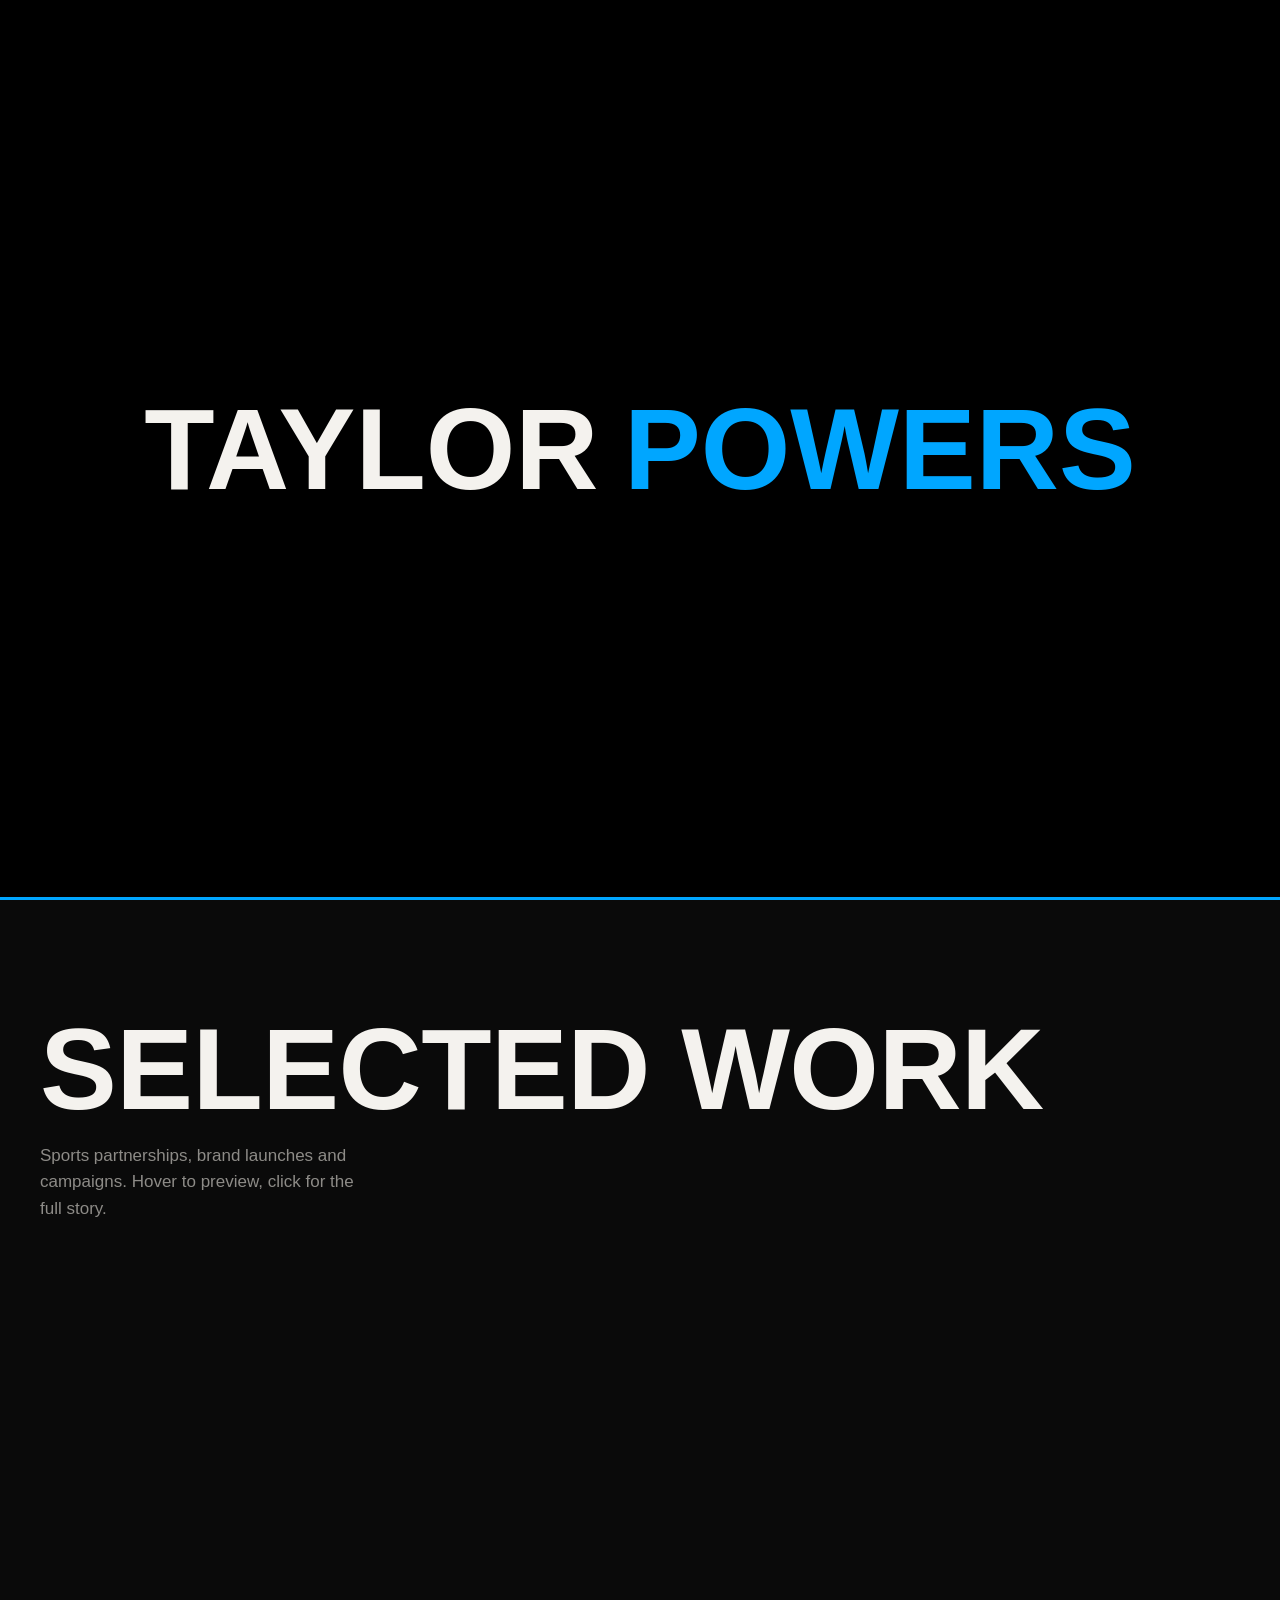
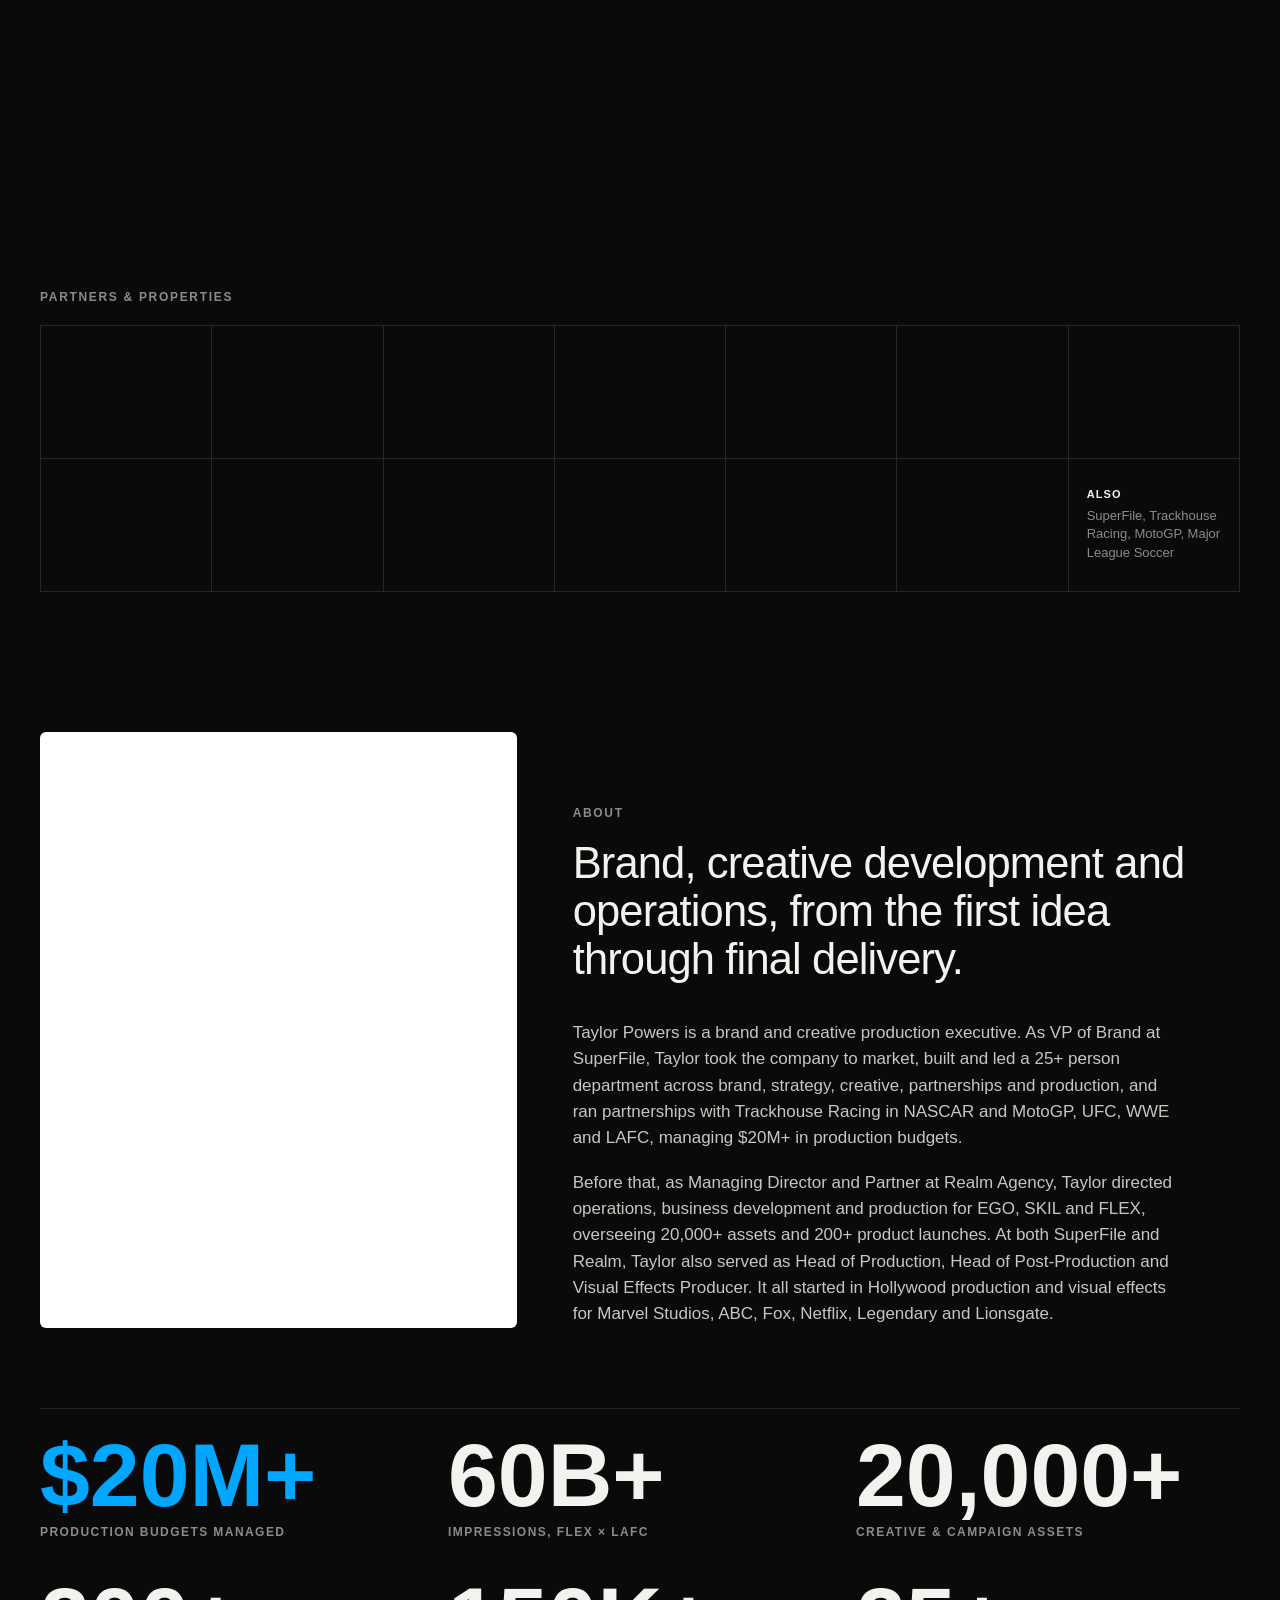
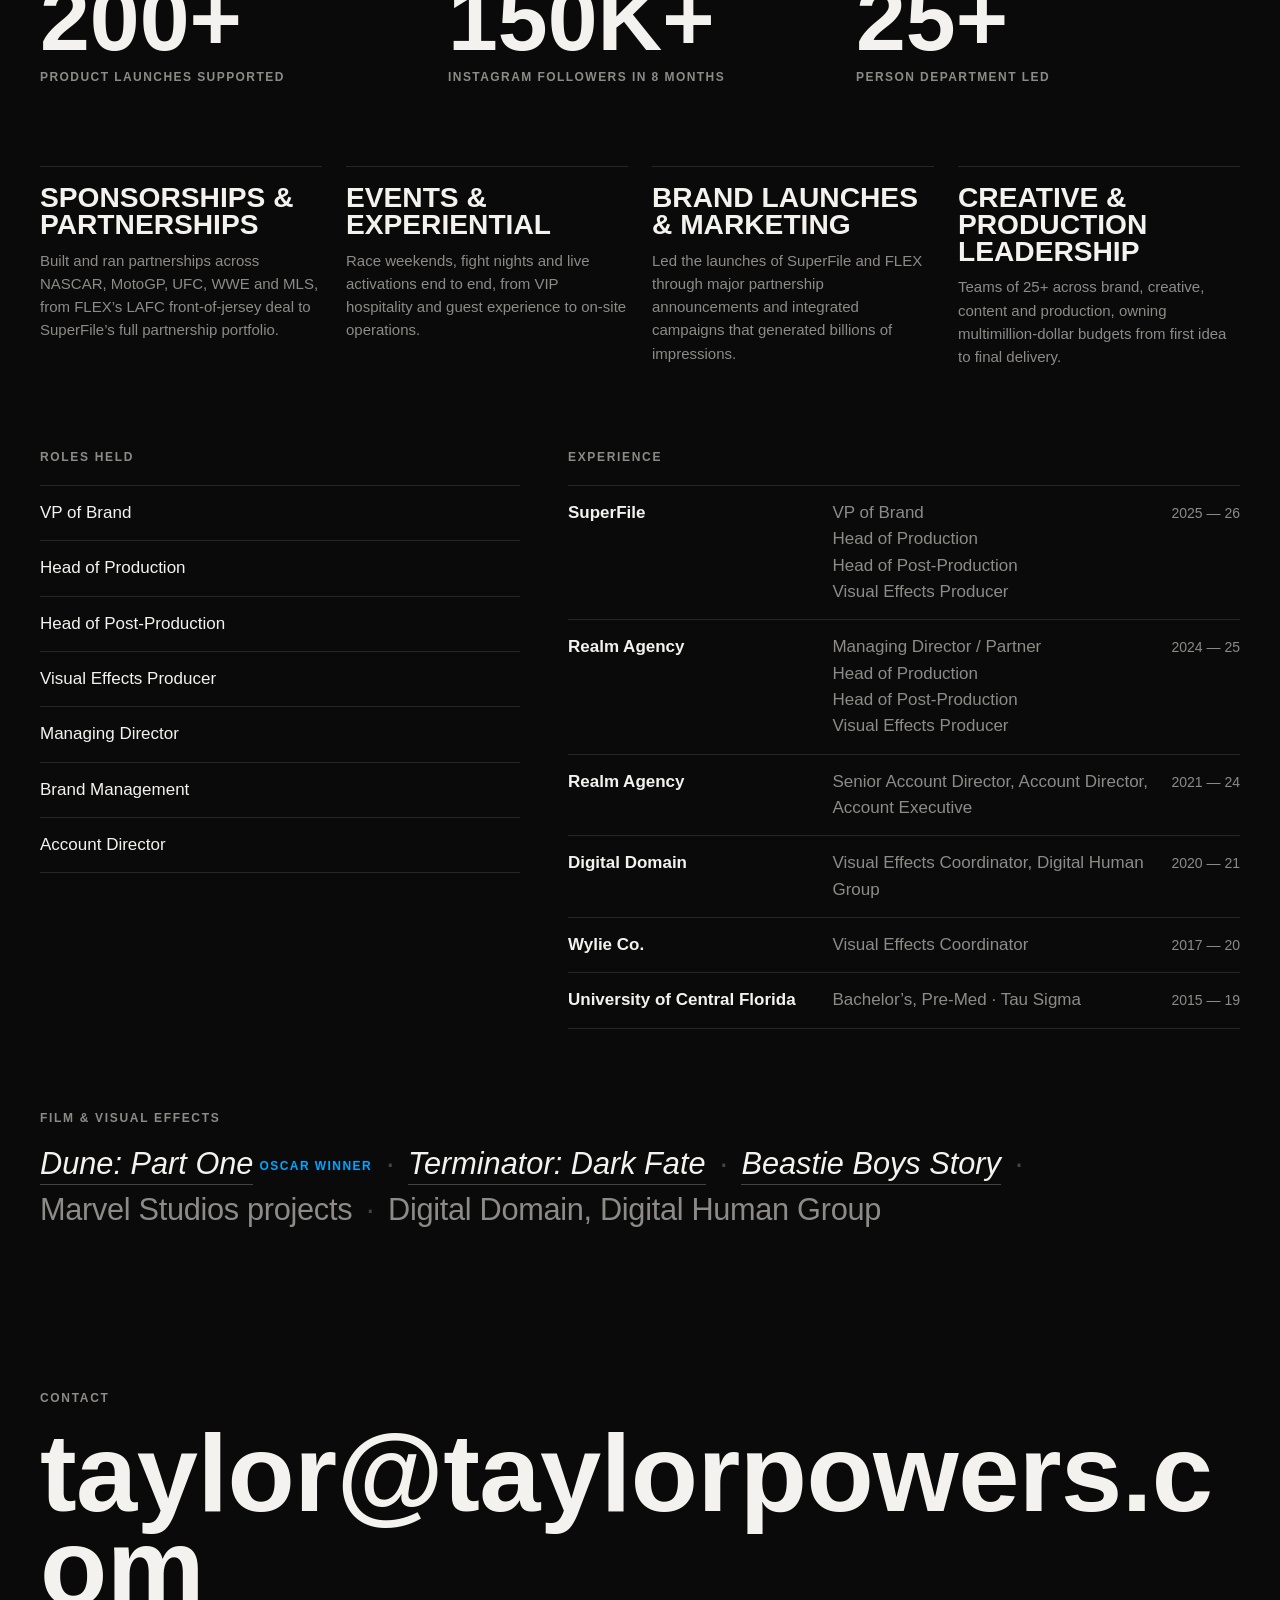
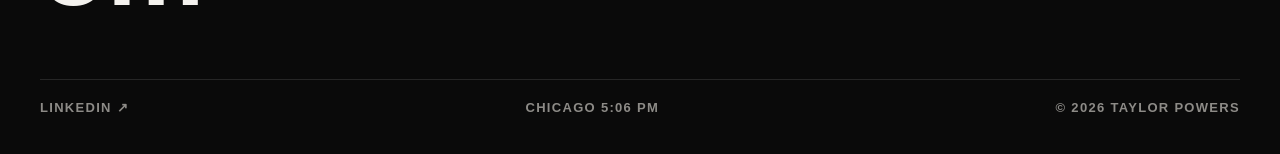
==== commit 61e81f81: "Content-Security-Policy and referrer policy on every page GitHub Pages can't send response headers, " ====
--- a/index.html
+++ b/index.html
@@ -3,6 +3,8 @@
 <head>
 <meta charset="utf-8">
 <meta name="viewport" content="width=device-width, initial-scale=1, viewport-fit=cover">
+<meta http-equiv="Content-Security-Policy" content="default-src 'self'; script-src 'self'; style-src 'self' https://fonts.googleapis.com; font-src https://fonts.gstatic.com; img-src 'self' data:; media-src 'self'; frame-src https://player.vimeo.com https://www.youtube-nocookie.com; connect-src 'self'; object-src 'none'; base-uri 'self'; form-action 'self'; upgrade-insecure-requests">
+<meta name="referrer" content="strict-origin-when-cross-origin">
 <title>Taylor Powers — Brand &amp; Creative Production Executive</title>
 <meta name="description" content="Taylor Powers, brand and creative production executive. Former VP of Brand at SuperFile and Managing Director / Partner at Realm Agency: sports partnerships with NASCAR, MotoGP, UFC, WWE and MLS, and an earlier career in Hollywood visual effects.">
 <meta property="og:title" content="Taylor Powers — Brand & Creative Production Executive">
@@ -19,7 +21,7 @@
 <link rel="preconnect" href="https://fonts.gstatic.com" crossorigin>
 <link rel="stylesheet" href="https://fonts.googleapis.com/css2?family=Archivo:wdth,wght@62..125,100..900&display=swap">
 <link rel="preload" as="image" href="assets/video/reel-poster.jpg">
-<link rel="stylesheet" href="assets/site.css?v=13">
+<link rel="stylesheet" href="assets/site.css?v=14">
 </head>
 <body>
 <div class="intro" id="intro" aria-hidden="true"><span class="intro-name"><span>Taylor</span> <span>Powers</span></span><span class="intro-line"></span></div>
@@ -242,6 +244,6 @@
   <div class="player-bar"><span id="playerTitle"></span><button type="button" id="playerClose">Close ✕</button></div>
 </dialog>
 
-<script src="assets/site.js?v=13" defer></script>
+<script src="assets/site.js?v=14" defer></script>
 </body>
 </html>
--- a/assets/site.css
+++ b/assets/site.css
@@ -177,7 +177,9 @@
 .case-hero { position: relative; height: 82vh; height: 82svh; min-height: 480px; overflow: hidden; background: #000; }
 .case-hero-media { position: absolute; inset: 0; width: 100%; height: 100%; object-fit: cover; }
 .case-hero-media.light { object-fit: contain; background: #fff; padding: 9vh 10vw 30vh; }
-.light-hero .case-hero-shade { background: linear-gradient(180deg, rgba(0,0,0,0) 60%, #0a0a0a 76%); }
+.light-hero .case-hero-vimeo { position: absolute; top: 50%; left: 50%; width: max(100%, 177.78vh); height: max(100%, 56.25vw); transform: translate(-50%, -50%); border: 0; pointer-events: none; opacity: 0; transition: opacity .8s ease; }
+.case-hero-vimeo.on { opacity: 1; }
+.case-hero-shade { background: linear-gradient(180deg, rgba(0,0,0,0) 60%, #0a0a0a 76%); }
 .case-hero-shade { position: absolute; inset: 0; background: linear-gradient(180deg, rgba(0,0,0,.4), rgba(0,0,0,0) 30%, rgba(0,0,0,0) 50%, rgba(0,0,0,.8)); }
 .case-hero-copy { position: absolute; left: var(--g); right: var(--g); bottom: 36px; }
 .case-hero .display { font-size: clamp(56px, 10vw, 180px); }
